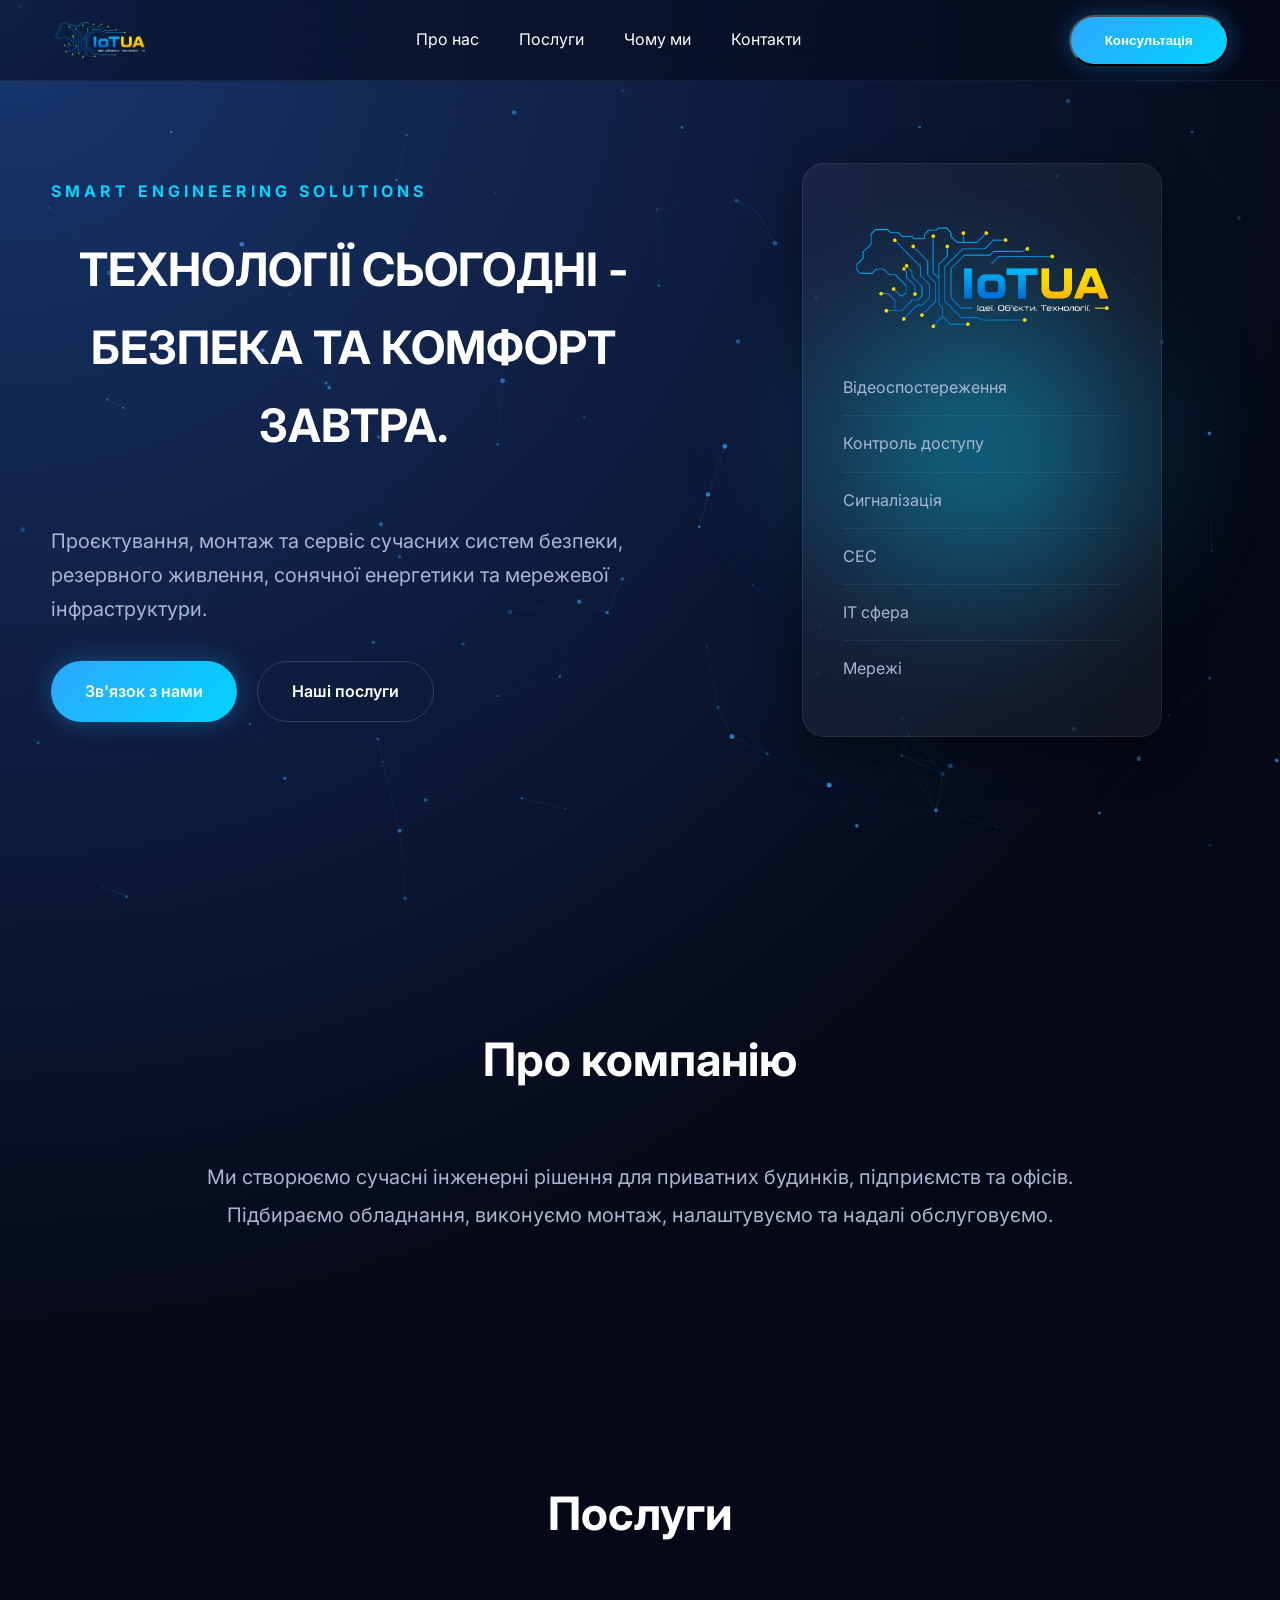
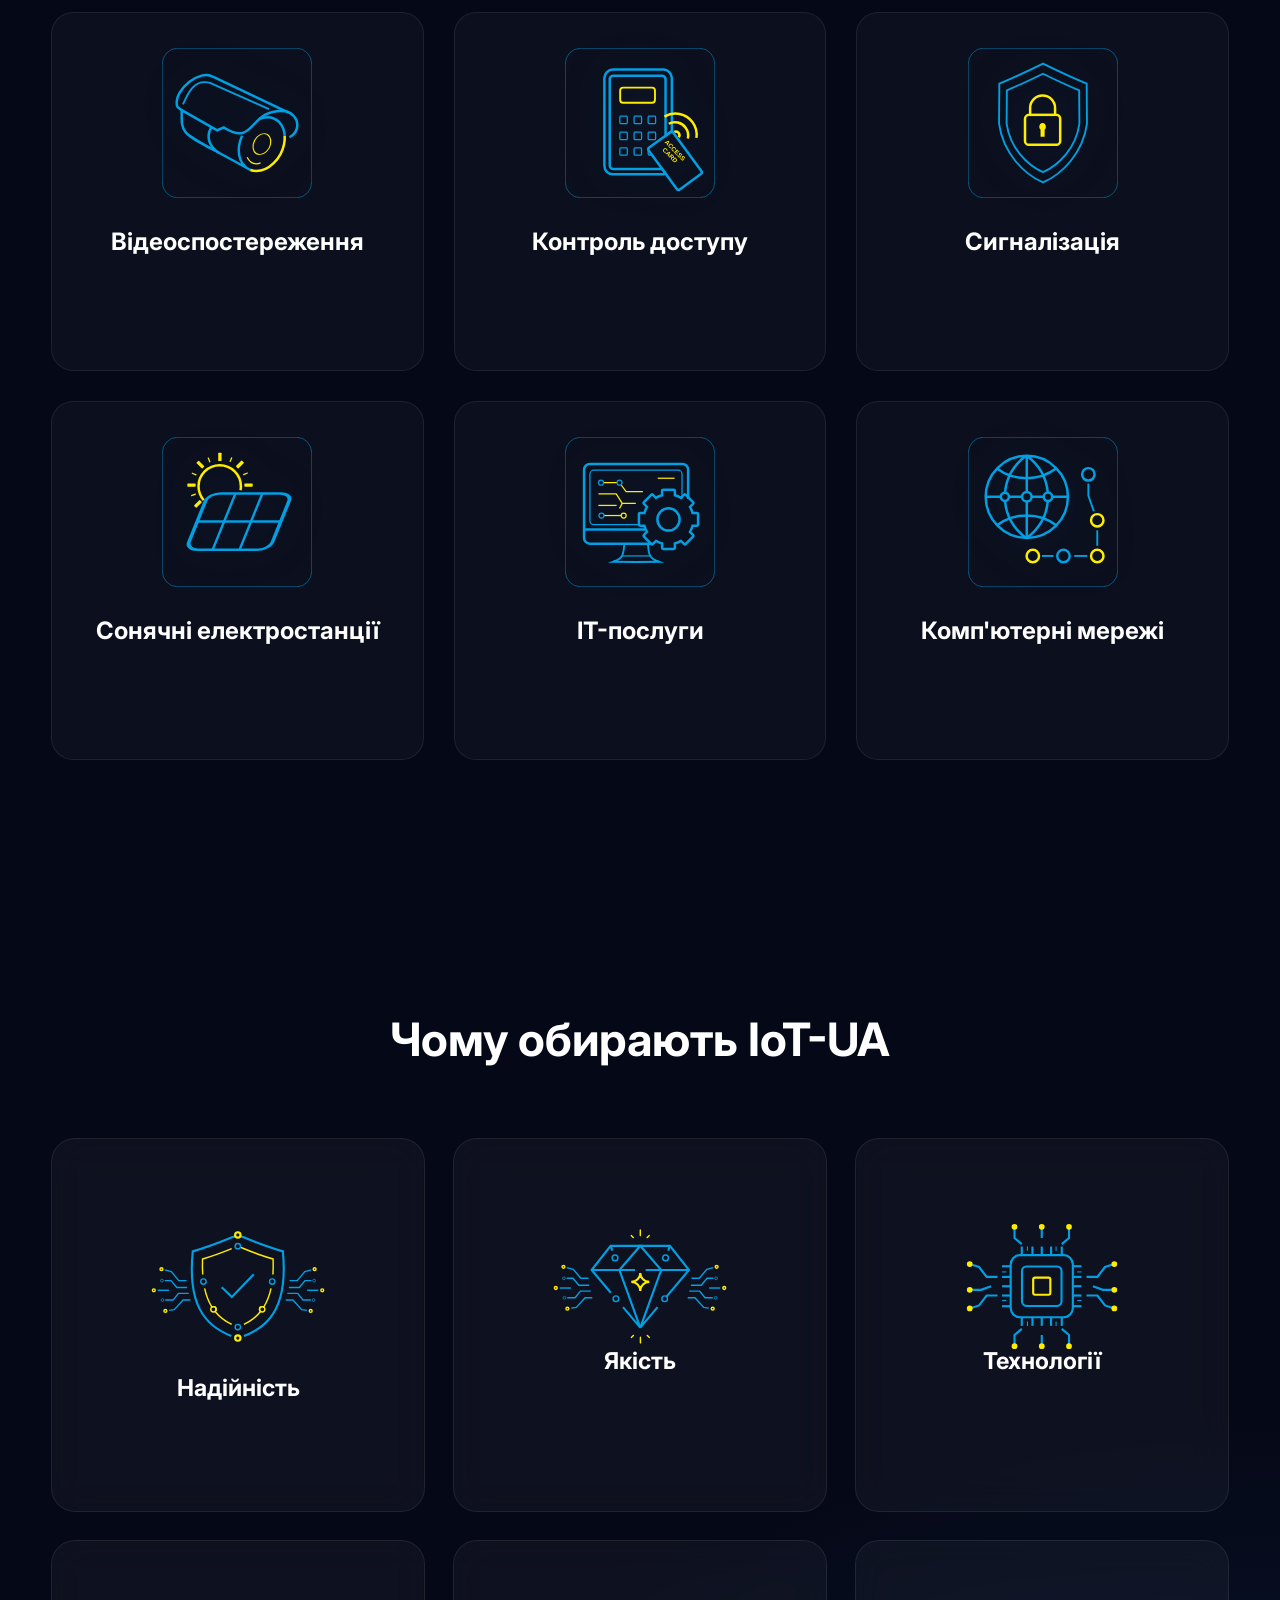
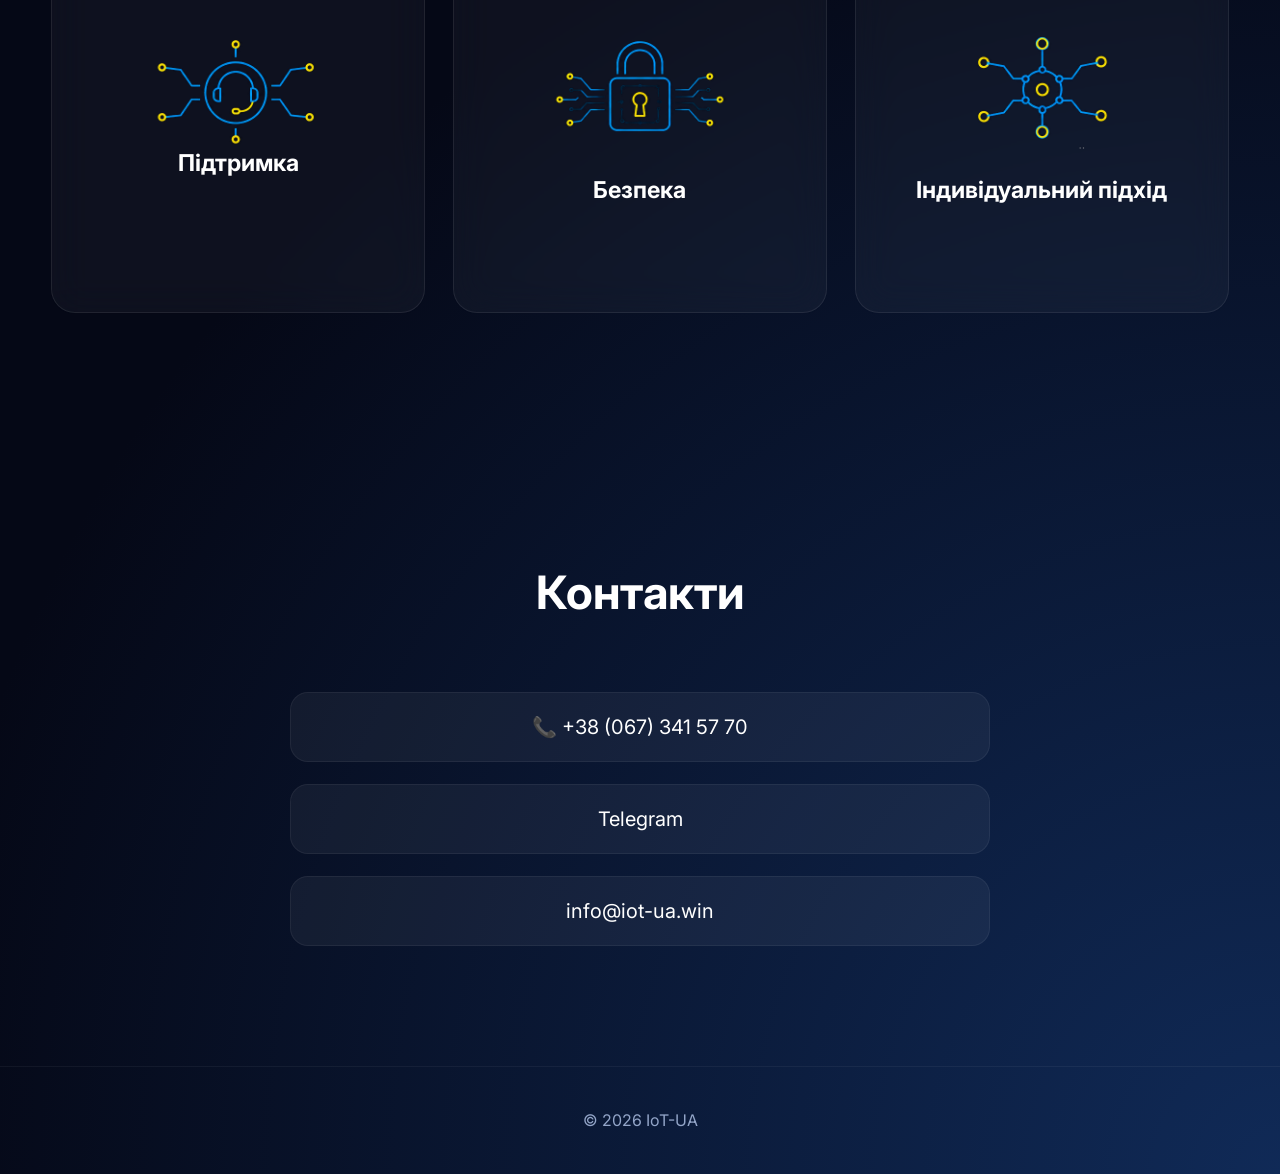
==== index.html @ ad0192d7 "Update index.html" ====
<!DOCTYPE html>
<html lang="uk">

<head>

<meta property="og:type" content="website">
<meta property="og:title" content="IoT UA">
<meta property="og:description" content="Відеоспостереження, контроль доступу, сигналізації, ІТ-послуги, комп'ютерні мережі, сонячні електростанції.">
<meta property="og:image" content="https://iot-ua.win/assets/img/og-image.jpg">
<meta property="og:url" content="https://iot-ua.win/">

    <meta charset="UTF-8">
    <meta name="viewport" content="width=device-width, initial-scale=1.0">

    <title>IoT-UA | Інженерні рішення для дому та бізнесу</title>

    <meta name="description"
        content="Відеоспостереження, сигналізація, контроль доступу, сонячні електростанції, резервне живлення, комп'ютерні мережі.">

    <meta name="theme-color" content="#050816">

    <link rel="icon" href="assets/favicon.svg">

 <!--   
 <link rel="manifest" href="manifest.json">
 -->

    <link rel="preconnect" href="https://fonts.googleapis.com">
    <link rel="preconnect" href="https://fonts.gstatic.com" crossorigin>

    <link href="https://fonts.googleapis.com/css2?family=Inter:wght@300;400;500;600;700;800&display=swap"
        rel="stylesheet">

    <link rel="stylesheet" href="css/style.css">
	<link rel="stylesheet" href="css/modal.css">
	<link rel="stylesheet" href="css/chat.css">
	<link rel="stylesheet" href="css/service-view.css">
</head>

<body>
<div id="cursorGlow"></div>

<div id="loader">

    <div class="loader-logo">

        <img
            src="assets/logo.png"
            alt="IoT-UA"
            class="logo-white">

        <div class="loader-progress"></div>

    </div>

</div>

    <div id="particles"></div>

    <header>

        <div class="container">

<a class="logo" href="#">

    <img
        src="assets/logo.png"
        alt="IoT-UA">

</a>

            <nav>

                <a href="#about">Про нас</a>

                <a href="#services">Послуги</a>

                <a href="#advantages">Чому ми</a>

                <a href="#contacts">Контакти</a>

            </nav>

<button id="openMнodal" class="btn btn-primary">
    Консультація
	
</button>

        </div>

    </header>

    <section class="hero">

        <div class="container hero-grid">

            <div class="hero-text">

                <p class="subtitle">

                    Smart Engineering Solutions

                </p>

                <h2>

                    ТЕХНОЛОГІЇ СЬОГОДНІ - 
                    БЕЗПЕКА ТА КОМФОРТ ЗАВТРА.

                </h2>

                <p class="description">

                    Проєктування, монтаж та сервіс сучасних систем безпеки,
                    резервного живлення, сонячної енергетики та мережевої
                    інфраструктури.

                </p>

                <div class="hero-buttons">

                    <a class="btn" href="#contacts">

						Зв'язок з нами
						
                    </a>

                    <a class="btn btn-outline" href="#services">

                        Наші послуги

                    </a>

                </div>

            </div>

            <div class="hero-graphic">

                <div class="glow-circle"></div>

                <div class="glass-card">

                   <img
            src="assets/logo.png"
            alt="IoT-UA"
            class="hero-logo">

                    <ul>

                        <li>Відеоспостереження</li>

                        <li>Контроль доступу</li>

                        <li>Сигналізація</li>

                        <li>СЕС</li>

                        <li>ІТ сфера</li>

                        <li>Мережі</li>

                    </ul>

                </div>

            </div>

        </div>

    </section>

    <section id="about">

        <div class="container">

            <h2>Про компанію</h2>

            <p>

                Ми створюємо сучасні інженерні рішення для приватних будинків,
                підприємств та офісів. Підбираємо обладнання, виконуємо
                монтаж, налаштувуємо та надалі обслуговуємо.

            </p>

        </div>

    </section>

<section id="services">

    <div class="container">

        <h2>Послуги</h2>

        <div class="services-grid">

            <article class="service-card" data-service="video">

                <img src="assets/icons/video.svg"
                     alt="Відеоспостереження"
                     class="service-icon">

                <div class="service-content">

                    <h3>Відеоспостереження</h3>

                    <p>IP та аналогові системи будь-якої складності.</p>

                </div>

            </article>

            <article class="service-card" data-service="access">

                <img src="assets/icons/control.svg"
                     alt="Контроль доступу"
                     class="service-icon">

                <div class="service-content">

                    <h3>Контроль доступу</h3>

                    <p>Домофони, електрозамки, турнікети та облік доступу.</p>

                </div>

            </article>

            <article class="service-card" data-service="alarm">

                <img src="assets/icons/secur.svg"
                     alt="Сигналізація"
                     class="service-icon">

                <div class="service-content">

                    <h3>Сигналізація</h3>

                    <p>Охоронні та пожежні системи для будь-яких об'єктів.</p>

                </div>

            </article>

            <article class="service-card" data-service="solar">

                <img src="assets/icons/solar.svg"
                     alt="СЕС"
                     class="service-icon">

                <div class="service-content">

                    <h3>Сонячні електростанції</h3>

                    <p>Монтаж, налаштування та сервіс сонячних електростанцій.</p>

                </div>

            </article>

            <article class="service-card" data-service="it">

                <img src="assets/icons/it.svg"
                     alt="IT"
                     class="service-icon">

                <div class="service-content">

                    <h3>IT-послуги</h3>

                    <p>Комп'ютери, сервери, резервне копіювання та підтримка.</p>

                </div>

            </article>

            <article class="service-card" data-service="network">

                <img src="assets/icons/lan.svg"
                     alt="Мережі"
                     class="service-icon">

                <div class="service-content">

                    <h3>Комп'ютерні мережі</h3>

                    <p>LAN, Wi-Fi, оптика та мережеве обладнання.</p>

                </div>

            </article>

        </div>

    </div>

</section>

<section id="advantages">

    <div class="container">

        <h2>Чому обирають IoT-UA</h2>

        <div class="portfolio-grid">

<article class="project advantage-card">

    <div class="advantage-icon">

        <img
            src="assets/icons/shield.svg"
            alt="Надійність">

    </div>

    <div class="advantage-content">

        <h3>Надійність</h3>

        <p>
            Працюємо на результат.
            Гарантуємо стабільність
            та довготривалий ефект.
        </p>

    </div>

</article>

<article class="project advantage-card">

    <div class="advantage-icon">

        <img
            src="assets/icons/quality.svg"
            alt="Надійність">

    </div>

    <div class="advantage-content">

        <h3>Якість</h3>

        <p>
            Використовуємо перевірене
            обладнання та дотримуємось
            високих стандартів.
        </p>

    </div>

</article>

<article class="project advantage-card">

    <div class="advantage-icon">

        <img
            src="assets/icons/technology.svg"
            alt="Надійність">

    </div>

    <div class="advantage-content">

        <h3>Технології</h3>

        <p>
            Сучасні рішення та інноваційні
            технології для вашого комфорту
            та безпеки.
        </p>

    </div>

</article>

<article class="project advantage-card">

    <div class="advantage-icon">

        <img
            src="assets/icons/support.png"
            alt="Надійність">

    </div>

    <div class="advantage-content">

        <h3>Підтримка</h3>

        <p>
            Завжди на зв'язку.
            Консультуємо, допомагаємо
            та супроводжуємо після запуску.
        </p>

    </div>

</article>

<article class="project advantage-card">

    <div class="advantage-icon">

        <img
            src="assets/icons/security.png"
            alt="Надійність">

    </div>

    <div class="advantage-content">

        <h3>Безпека</h3>

        <p>
            Забезпечуємо захист майна,
            даних та приватності
            на всіх рівнях.
        </p>

    </div>

</article>

<article class="project advantage-card">

    <div class="advantage-icon">

        <img
            src="assets/icons/network.png"
            alt="Надійність">

    </div>

    <div class="advantage-content">

        <h3>Індивідуальний підхід</h3>

        <p>
            Підбираємо рішення
            під ваші потреби
            та особливості об'єкту.
        </p>

    </div>

</article>

        </div>

    </div>

</section>

    <section id="contacts">

        <div class="container">

            <h2>Контакти</h2>

            <div class="contacts">

                <a href="tel:+380673415770">

                    📞 +38 (067) 341 57 70

                </a>

                <a href="https://t.me/IoT_UA_Official">

                    Telegram

                </a>
<!--
                <a href="#">

                    Viber

                </a>
-->
                <a href="mailto:info@iot-ua.win">

                    info@iot-ua.win

                </a>

            </div>

        </div>

    </section>

    <footer>

        <div class="container">

            © 2026 IoT-UA

        </div>

    </footer>

<!-- ==========================================
     Consultation Modal
========================================== -->

<div id="consultModal" class="modal">

    <div class="modal-content">

        <button class="modal-close" id="closeModal" aria-label="Закрити">
            &times;
        </button>

        <h2>Отримати консультацію</h2>

        <p class="modal-subtitle">
            Опишіть ваше завдання, а ми підберемо оптимальне рішення та зв'яжемося з вами.
        </p>
		
		<div class="selected-service">

    <span>Обрана послуга</span>

    <strong id="selectedServiceText">
        Загальна консультація
    </strong>

</div>

<input
    type="hidden"
    id="serviceInput"
    name="service">

        <form id="consultForm">

            <div class="form-group">

                <label for="name">
                    Ваше ім'я <span class="required">*</span>
                </label>

                <input
                    type="text"
                    id="name"
                    name="name"
                    required
                    autocomplete="name"
                    placeholder="Як до вас звертатись">

            </div>

            <div class="form-group">

                <label for="phone">
                    Телефон <span class="required">*</span>
                </label>

                <input

    type="tel"
    id="phone"
    name="phone"
    required
    autocomplete="tel"
    inputmode="numeric"
    placeholder="+380 XX XXX XX XX">
	
					<small id="phoneError" class="field-error">
    Введіть повний номер телефону.
</small>

            </div>

            <div class="form-group">

                <label for="message">
                    Ваше завдання
                </label>

                <textarea
                    id="message"
                    name="message"
                    rows="4"
                    placeholder="Наприклад: потрібне відеоспостереження для приватного будинку на 8 камер"></textarea>

            </div>

            <button
                type="submit"
                class="btn btn-primary modal-submit">

                Отримати консультацію

            </button>

        </form>

 <div id="successMessage" class="success-message">

    <div class="success-icon">

        <svg viewBox="0 0 52 52">

            <circle class="success-circle" cx="26" cy="26" r="24"/>

            <path class="success-check" d="M14 27 L22 35 L38 18"/>

        </svg>

		</div>

			<h3>Дякуємо!</h3>

			<p>
				Заявку успішно відправлено.<br>
				Ми зв'яжемося з вами найближчим часом.
			</p>

		</div>

    </div>

</div>


<!-- ==========================================
     IoT Assistant
========================================== -->


<!-- ================= Service View ================= -->

<div id="serviceView" class="service-view">

    <div class="service-view-panel">

        <button
            id="serviceClose"
            class="service-close"
            type="button">

            ✕

        </button>

        <div class="service-hero">

            <img
                id="serviceHeroImage"
                src=""
                alt="">

        </div>

        <div class="service-body">

            <h2 id="serviceHeroTitle"></h2>

            <p id="serviceHeroDescription"></p>

            <div id="serviceHeroAdvantages"></div>

            <div id="serviceHeroBrands"></div>

            <button
                id="serviceConsultBtn"
                class="btn btn-primary">

                Отримати консультацію

            </button>

        </div>

    </div>

</div>

<script src="js/script.js"></script>
<script src="js/modal.js"></script>
<script src="js/chat.js"></script>
<script src="data/services.js"></script>
<script src="js/service-view.js"></script>

</body>

</html>
---- css/style.css ----
/* ==========================================================
   IoT-UA
   Premium Dark Theme
   Part 1
========================================================== */

:root{

    --bg:#050816;
    --bg2:#0c1226;
    --card:rgba(255,255,255,.05);
    --cardBorder:rgba(255,255,255,.08);

    --primary:#2ea7ff;
    --secondary:#00d4ff;

    --text:#ffffff;
    --muted:#a9b6d1;

    --radius:22px;

    --shadow:
        0 15px 45px rgba(0,0,0,.45);

    --transition:.35s cubic-bezier(.4,0,.2,1);

    --max:1280px;

}

*{

    margin:0;
    padding:0;
    box-sizing:border-box;

}

html{

    scroll-behavior:smooth;

}

body{

    font-family:"Inter",sans-serif;

    color:var(--text);

    background:

    radial-gradient(circle at top left,#18366e 0%,transparent 30%),

    radial-gradient(circle at bottom right,#102a57 0%,transparent 30%),

    var(--bg);

    overflow-x:hidden;

    line-height:1.7;

}

img{

    max-width:100%;

}

a{

    color:inherit;

    text-decoration:none;

}

.container{

    width:min(92%,var(--max));

    margin:auto;

}

section{

    padding:120px 0;

}

h1{

    font-size:clamp(44px,6vw,78px);

    line-height:1.05;

    font-weight:800;

    letter-spacing:-2px;

}

h2{

    font-size:46px;

    text-align:center;

    margin-bottom:60px;

}

p{

    color:var(--muted);

}

/* ========================================= */

#particles{

    position:fixed;

    inset:0;

    z-index:-2;

}

/* ========================================= */

header{

    position:fixed;

    top:0;

    left:0;

    width:100%;

    backdrop-filter:blur(18px);

    background:rgba(5,8,22,.55);

    border-bottom:1px solid rgba(255,255,255,.06);

    z-index:999;

}

header .container{

    display:flex;

    justify-content:space-between;

    align-items:center;

    height:80px;

}

.logo{

    display:flex;

    align-items:center;

}

.logo img{

    height:52px;

    width:auto;

    display:block;

    transition:
        transform .35s ease,
        filter .35s ease;

}

.logo:hover img{

    transform:scale(1.05);

    filter:drop-shadow(0 0 12px rgba(24,160,251,.35));

}

nav{

    display:flex;

    gap:40px;

}

nav a{

    position:relative;

    transition:var(--transition);

}

nav a:hover{

    color:var(--primary);

}

nav a::after{

    content:"";

    position:absolute;

    left:0;

    bottom:-8px;

    width:0;

    height:2px;

    background:var(--primary);

    transition:var(--transition);

}

nav a:hover::after{

    width:100%;

}

/* ========================================= */

.btn{

    display:inline-flex;

    align-items:center;

    justify-content:center;

    gap:10px;

    padding:16px 34px;

    border-radius:999px;

    background:linear-gradient(135deg,var(--primary),var(--secondary));

    color:white;

    font-weight:600;

    transition:var(--transition);

    box-shadow:

    0 0 25px rgba(46,167,255,.35);

}

.btn:hover{

    transform:translateY(-5px);

    box-shadow:

    0 20px 45px rgba(46,167,255,.45);

}

.btn-small{

    padding:12px 22px;

}

.btn-outline{

    background:transparent;

    border:1px solid rgba(255,255,255,.15);

    box-shadow:none;

}

.btn-outline:hover{

    border-color:var(--primary);

}

/* ========================================= */

.hero{

    min-height:100vh;

    display:flex;

    align-items:center;

}

.hero-grid{

    display:grid;

    grid-template-columns:1.1fr .9fr;

    gap:80px;

    align-items:center;

}

.subtitle{

    color:var(--secondary);

    text-transform:uppercase;

    letter-spacing:4px;

    margin-bottom:25px;

    font-weight:700;

}

.description{

    margin:35px 0;

    font-size:20px;

    max-width:650px;

}

.hero-buttons{

    display:flex;

    gap:20px;

    flex-wrap:wrap;

}

/* ========================================= */

.hero-graphic{

    position:relative;

    display:flex;

    justify-content:center;

    align-items:center;

}

.glow-circle{

    width:460px;

    height:460px;

    border-radius:50%;

    background:

    radial-gradient(circle,

    rgba(0,212,255,.45),

    transparent 70%);

    filter:blur(45px);

    position:absolute;

    animation:pulse 6s infinite;

}

.glass-card{

    position:relative;

    width:360px;

    padding:40px;

    border-radius:var(--radius);

    backdrop-filter:blur(20px);

    background:var(--card);

    border:1px solid var(--cardBorder);

    box-shadow:var(--shadow);

}

.glass-card h3{

    font-size:34px;

    margin-bottom:25px;

}

.glass-card ul{

    list-style:none;

}

.glass-card li{

    padding:14px 0;

    border-bottom:1px solid rgba(255,255,255,.06);

    color:var(--muted);

}

.glass-card li:last-child{

    border:none;

}

/* ========================================= */

@keyframes pulse{

    0%{

        transform:scale(.9);

        opacity:.6;

    }

    50%{

        transform:scale(1.08);

        opacity:1;

    }

    100%{

        transform:scale(.9);

        opacity:.6;

    }

}/* ==========================================================
   SERVICES
========================================================== */

.services-grid{

    display:grid;

    grid-template-columns:repeat(3,1fr);

    gap:30px;

}

.service-card{

    cursor:pointer;

    overflow:hidden;

    position:relative;

    transition:
        transform .35s cubic-bezier(.22,.61,.36,1),
        box-shadow .35s,
        border-color .35s;

}

.service-card::before{

    content:"";

    position:absolute;

    inset:0;

    background:linear-gradient(
        135deg,
        rgba(24,160,251,.12),
        transparent 60%
    );

    opacity:0;

    transition:.35s;

}

.service-card:hover{

    transform:
        translateY(-8px)
        scale(1.02);

    box-shadow:
        0 18px 45px rgba(24,160,251,.18);

}

.service-card:hover::before{

    opacity:1;

}

.service-card::after{

    content:"Детальніше →";

    position:absolute;

    left:50%;
    bottom:18px;

    transform:
        translateX(-50%)
        translateY(15px);

    opacity:0;

    color:#18a0fb;

    font-weight:600;

    transition:.35s;

}

.service-card:hover::after{

    opacity:1;

    transform:
        translateX(-50%)
        translateY(0);

}

.service-card h3{

    margin-bottom:20px;

    font-size:24px;

}

.service-card p{

    font-size:17px;

}

/* ==========================================================
   ABOUT
========================================================== */

#about p{

    max-width:900px;

    margin:auto;

    text-align:center;

    font-size:20px;

    line-height:1.9;

}

/* ==========================================================
   PORTFOLIO
========================================================== */

.portfolio-grid{

    display:grid;

    grid-template-columns:repeat(3,1fr);

    gap:28px;

}

.project{

    aspect-ratio:1;

    border-radius:24px;

    background:

    linear-gradient(135deg,#142341,#09101e);

    border:1px solid rgba(255,255,255,.05);

    transition:.35s;

    position:relative;

    overflow:hidden;

}

.project::after{

    content:"";

    position:absolute;

    inset:0;

    background:

    radial-gradient(circle at center,

    rgba(46,167,255,.25),

    transparent 70%);

    opacity:0;

    transition:.4s;

}

.project:hover{

    transform:scale(1.04);

}

.project:hover::after{

    opacity:1;

}

/* ==========================================================
   STATS
========================================================== */

.stats{

    background:

    linear-gradient(180deg,

    transparent,

    rgba(255,255,255,.02),

    transparent);

}

.stats-grid{

    display:grid;

    grid-template-columns:repeat(4,1fr);

    gap:40px;

    text-align:center;

}

.stats-grid div{

    padding:50px 20px;

    border-radius:22px;

    background:var(--card);

    border:1px solid rgba(255,255,255,.06);

    transition:.35s;

}

.stats-grid div:hover{

    transform:translateY(-10px);

}

.stats-grid h3{

    font-size:58px;

    color:var(--secondary);

    margin-bottom:10px;

}

.stats-grid span{

    color:var(--muted);

}

/* ==========================================================
   CONTACTS
========================================================== */

.contacts{

    display:grid;

    gap:22px;

    max-width:700px;

    margin:auto;

}

.contacts a{

    display:flex;

    justify-content:center;

    align-items:center;

    min-height:70px;

    border-radius:18px;

    background:var(--card);

    border:1px solid rgba(255,255,255,.06);

    transition:.35s;

    font-size:20px;

}

.contacts a:hover{

    transform:translateX(10px);

    border-color:rgba(46,167,255,.45);

    color:var(--secondary);

}

/* ==========================================================
   FOOTER
========================================================== */

footer{

    border-top:1px solid rgba(255,255,255,.05);

    padding:40px 0;

    color:#93a5c8;

    text-align:center;

}

/* ==========================================================
   RESPONSIVE
========================================================== */

@media (max-width:1100px){

.hero-grid{

grid-template-columns:1fr;

text-align:center;

}

.hero-buttons{

justify-content:center;

}

.description{

margin-left:auto;

margin-right:auto;

}

.glass-card{

margin-top:40px;

}

.services-grid{

grid-template-columns:repeat(2,1fr);

}

.portfolio-grid{

grid-template-columns:repeat(2,1fr);

}

.stats-grid{

grid-template-columns:repeat(2,1fr);

}

}

@media (max-width:760px){

header .container{

height:70px;

}

nav{

display:none;

}

h1{

font-size:48px;

}

h2{

font-size:34px;

}

section{

padding:80px 0;

}

.services-grid{

grid-template-columns:1fr;

}

.portfolio-grid{

grid-template-columns:1fr;

}

.stats-grid{

grid-template-columns:1fr;

}

.glass-card{

width:100%;

padding:30px;

}

.btn{

width:100%;

}

.hero-buttons{

flex-direction:column;

}

.contacts a{

font-size:17px;

padding:15px;

}

}
/* ==========================================================
   JS ANIMATIONS
========================================================== */

#particleCanvas{

position:fixed;
inset:0;
width:100%;
height:100%;
z-index:-1;

}

.hidden{

opacity:0;
transform:translateY(80px);
transition:1s cubic-bezier(.2,.7,.2,1);

}

.show{

opacity:1;
transform:none;

}
/* ==========================================================
   LOADER
========================================================== */

#loader{

    position:fixed;
    inset:0;

    display:flex;
    justify-content:center;
    align-items:center;

    background:#05070b;

    z-index:99999;

    transition:opacity .8s ease;

}

.loader-logo{

    position:relative;

    width:320px;

    max-width:80vw;

    animation:logoIntro .8s ease forwards;

}



.loader-logo img{

    width:100%;

    display:block;

}

.logo-white{

    display:block;

    width:100%;

    filter:drop-shadow(0 0 20px rgba(255,255,255,.08));

}

.loader-progress{

    position:absolute;

    left:0;

    bottom:-18px;

    width:100%;

    height:4px;

    background:rgba(255,255,255,.08);

    border-radius:20px;

    overflow:hidden;

}

.loader-progress::after{

    content:"";

    display:block;

    width:0;

    height:100%;

    border-radius:20px;

    background:linear-gradient(
        90deg,
        #18A0FB,
        #FFD400
    );

    animation:loadingBar 1.8s ease forwards;

}

@keyframes logoIntro{

    from{

        opacity:0;

        transform:scale(.85);

    }

    to{

        opacity:1;

        transform:scale(1);

    }

}

@keyframes loadingBar{

    from{

        width:0;

    }

    to{

        width:100%;

    }

}


/* ==========================================================
   CURSOR GLOW
========================================================== */

#cursorGlow{

position:fixed;

width:200px;

height:200px;

border-radius:50%;

background:radial-gradient(circle,
rgba(46,167,255,.18),
transparent 70%);

pointer-events:none;

z-index:-1;

transform:translate(-50%,-50%);

transition:
left .08s linear,
top .08s linear;

filter:blur(35px);

}

/* ==========================================================
   CARD EFFECT
========================================================== */

..services-grid{

    display:grid;
    grid-template-columns:repeat(auto-fit,minmax(280px,1fr));
    gap:28px;

}

.service-card{

    position:relative;

    overflow:hidden;

    min-height:300px;

    display:flex;

    flex-direction:column;

    justify-content:center;

    align-items:center;

    text-align:center;

    padding:35px;

    border-radius:22px;

    background:rgba(255,255,255,.03);

    border:1px solid rgba(255,255,255,.08);

    transition:
        transform .65s cubic-bezier(.22,1,.36,1),
        border-color .65s ease,
        box-shadow .65s ease;

}

.service-card::before{

    content:"";

    position:absolute;

    inset:-120%;

    background:linear-gradient(
        130deg,
        transparent 35%,
        rgba(24,160,251,.10) 50%,
        transparent 65%
    );

    transition:1s;

}

.service-card:hover::before{

    transform:translate(70%,70%);

}

.service-card:hover{

    transform:translateY(-10px);

    border-color:rgba(24,160,251,.35);

    box-shadow:
        0 20px 45px rgba(0,0,0,.35),
        0 0 35px rgba(24,160,251,.15);

}

.service-icon{

    width:150px;

    margin-bottom:24px;

    transition:all .7s cubic-bezier(.22,1,.36,1);

    filter:drop-shadow(0 0 20px rgba(24,160,251,.12));

}

.service-card:hover .service-icon{

    position:absolute;

    top:24px;

    left:24px;

    width:70px;

    margin:0;

    filter:drop-shadow(0 0 18px rgba(24,160,251,.45));

}

.service-content{

    transition:all .7s cubic-bezier(.22,1,.36,1);

}

.service-content h3{

    color:#fff;

    margin:0;

    transition:transform .7s cubic-bezier(.22,1,.36,1);

}

.service-content p{

    margin-top:14px;

    color:#b7c2d5;

    line-height:1.7;

    opacity:0;

    transform:translateY(28px);

    transition:
        opacity .6s ease .18s,
        transform .6s ease .18s;

}

.service-card:hover .service-content{

    transform:translateY(18px);

}

.service-card:hover .service-content h3{

    transform:translateY(10px);

}

.service-card:hover .service-content p{

    opacity:1;

    transform:translateY(0);

}

/* ==========================================
   ADVANTAGES
========================================== */

.advantage-card{

    position:relative;

    overflow:hidden;

    display:flex;

    justify-content:center;

    align-items:center;

    min-height:320px;

    padding:35px;

    border-radius:24px;

    background:rgba(255,255,255,.04);

    border:1px solid rgba(255,255,255,.08);

    backdrop-filter:blur(18px);

    cursor:pointer;

    transition:
        transform .35s,
        border-color .35s,
        box-shadow .35s;

}

.advantage-card:hover{

    transform:translateY(-10px);

    border-color:rgba(24,160,251,.35);

    box-shadow:
        0 20px 60px rgba(0,0,0,.35),
        0 0 40px rgba(24,160,251,.15);

}

/* ===========================
   ICON
=========================== */

.advantage-icon{

    position:absolute;

    top:48px;

    left:50%;

    transform:translateX(-50%);

    z-index:3;

    transition:.55s cubic-bezier(.22,1,.36,1);

}

.advantage-icon img{

    width:200px;

    height:200px;

    display:block;

    object-fit:contain;

    filter:drop-shadow(0 0 0 rgba(24,160,251,0));

    transition:

        width .55s,

        height .55s,

        transform .55s,

        filter .55s;

}

/* ===========================
   CONTENT
=========================== */

.advantage-content{

    position:absolute;

    left:30px;

    right:30px;

    bottom:35px;

    text-align:center;

}

.advantage-content h3{

    margin:0;

    color:#fff;

    font-size:1.45rem;

    line-height:1.3;

    transition:.45s;

}

.advantage-content p{

    margin-top:18px;

    color:#b8c4d6;

    line-height:1.7;

    opacity:0;

    transform:translateY(18px);

    transition:.35s;

}

/* ===========================
   HOVER
=========================== */

.advantage-card:hover .advantage-icon{

    top:24px;

    left:24px;

    transform:none;

}

.advantage-card:hover .advantage-icon img{

    width:100px;

    height:100px;

    transform:rotate(-30deg);

    filter:

        drop-shadow(0 0 15px rgba(24,160,251,.6));

}

.advantage-card:hover .advantage-content{

    text-align:left;

    top:150px;

    bottom:auto;

}

.advantage-card:hover .advantage-content h3{

    color:#18a0fb;

}

.advantage-card:hover .advantage-content p{

    opacity:1;

    transform:none;

}

/* ===========================
   LIGHT
=========================== */

.advantage-card::before{

    content:"";

    position:absolute;

    inset:0;

    opacity:0;

    transition:.45s;

    background:

        radial-gradient(

            circle at top left,

            rgba(24,160,251,.18),

            transparent 45%

        ),

        radial-gradient(

            circle at bottom right,

            rgba(24,160,251,.08),

            transparent 60%

        );

}

.advantage-card:hover::before{

    opacity:1;

}

.advantage-card::after{

    content:"";

    position:absolute;

    left:0;

    top:0;

    width:0;

    height:3px;

    background:#18a0fb;

    transition:.45s;

}

.advantage-card:hover::after{

    width:100%;

}
---- css/modal.css ----
/* ===========================
   MODAL
=========================== */

.modal {
    position: fixed;
    inset: 0;
    display: flex;
    justify-content: center;
    align-items: center;

    background: rgba(0,0,0,.65);
    backdrop-filter: blur(10px);

    opacity: 0;
    visibility: hidden;

    transition: .35s ease;

    z-index: 9999;
}

.modal.active {
    opacity: 1;
    visibility: visible;
}

.modal-content {

    width: min(92%, 560px);

    background: rgba(20,28,45,.85);

    border: 1px solid rgba(255,255,255,.08);

    border-radius: 22px;

    padding:28px;

    max-height:90vh;

    overflow-y:auto;


    box-shadow:
        0 20px 70px rgba(0,0,0,.45),
        0 0 40px rgba(0,180,255,.12);

    backdrop-filter: blur(25px);

    position: relative;

    transform: translateY(30px) scale(.96);

    transition: .35s ease;
}

.modal.active .modal-content{

    transform: translateY(0) scale(1);

}

.modal-close{

    position:absolute;

    top:18px;
    right:18px;

    width:42px;
    height:42px;

    border:none;

    border-radius:50%;

    cursor:pointer;

    font-size:26px;

    color:#fff;

    background:rgba(255,255,255,.08);

    transition:.25s;
}

.modal-close:hover{

    background:#18A0FB;

    transform:rotate(90deg);

}

.modal h2{

    margin:0;

    font-size:1.7rem;

    margin-bottom:6px;

    text-align:center;

    color:#fff;

}

.modal-subtitle{

    margin:8px 0 20px;

    font-size:.95rem;

    text-align:center;

    color:#9aa8bf;

    line-height:1.6;

}

/* ===========================
   FORM
=========================== */

.form-group{

    margin-bottom:14px;

}

.form-group label{

    display:block;

    margin-bottom:8px;

    color:#d8dce6;

    font-size:.95rem;

}

.form-group input,
.form-group textarea,
.form-group select{

    width:100%;

    padding:12px 16px;

    border-radius:14px;

    border:1px solid rgba(255,255,255,.08);

    background:rgba(255,255,255,.04);

    color:#fff;

    font-size:1rem;

    outline:none;

    transition:.25s;

    box-sizing:border-box;

}

.form-group textarea{

    resize:vertical;

    min-height:90px;

}

.form-group input:focus,
.form-group textarea:focus,
.form-group select:focus{

    border-color:#18A0FB;

    box-shadow:0 0 18px rgba(24,160,251,.25);

}

.form-group input::placeholder,
.form-group textarea::placeholder{

    color:#73819b;

}

.modal-submit{

    width:100%;

    margin-top:15px;

}

/* ===========================
   SUCCESS
=========================== */

.success-message{

    display:none;

    text-align:center;

    padding:30px 10px;

}

.success-message h3{

    color:#00d26a;

    font-size:2rem;

    margin-bottom:15px;

}

.success-message p{

    color:#d5d9e3;

    line-height:1.8;

}

/* ===========================
   MOBILE
=========================== */

@media(max-width:768px){

    .modal-content{

        padding:26px;

        border-radius:18px;

    }

    .modal h2{

        font-size:1.6rem;

    }

}
/* ===========================
   CUSTOM SELECT
=========================== */

.custom-select{

    position:relative;

    user-select:none;

}

.select-selected{

    display:flex;

    justify-content:space-between;

    align-items:center;

    padding:15px 18px;

    border-radius:14px;

    border:1px solid rgba(255,255,255,.08);

    background:rgba(255,255,255,.04);

    color:#fff;

    cursor:pointer;

    transition:.25s;

}

.select-selected:hover{

    border-color:#18A0FB;

}

.arrow{

    transition:.3s;

    color:#18A0FB;

    font-size:18px;

}

.custom-select.active .arrow{

    transform:rotate(180deg);

}

.select-items{

    position:absolute;

    left:0;
    right:0;
    top:calc(100% + 8px);

    background:#18253b;

    border:1px solid rgba(255,255,255,.08);

    border-radius:14px;

    overflow:hidden;

    opacity:0;

    visibility:hidden;

    transform:translateY(-10px);

    transition:.25s;

    z-index:999;

}

.custom-select.active .select-items{

    opacity:1;

    visibility:visible;

    transform:translateY(0);

}

.select-items div{

    padding:14px 18px;

    cursor:pointer;

    transition:.2s;

}

.select-items div:hover{

    background:#18A0FB;

}

.select-items div.selected{

    background:rgba(24,160,251,.25);

    color:#18A0FB;

}

/* ===========================
   SUCCESS ANIMATION
=========================== */

.success-message{

    display:none;

    text-align:center;

    padding:30px 10px;

    animation:fadeSuccess .5s ease;

}

.success-icon{

    width:90px;

    margin:0 auto 20px;

}

.success-icon svg{

    width:90px;
    height:90px;

}

.success-circle{

    fill:none;

    stroke:#00d26a;

    stroke-width:2;

    stroke-dasharray:151;

    stroke-dashoffset:151;

    animation:drawCircle .7s ease forwards;

}

.success-check{

    fill:none;

    stroke:#00d26a;

    stroke-width:3;

    stroke-linecap:round;

    stroke-linejoin:round;

    stroke-dasharray:40;

    stroke-dashoffset:40;

    animation:drawCheck .35s ease .7s forwards;

}

.success-message h3{

    color:#fff;

    margin-bottom:10px;

    font-size:2rem;

}

.success-message p{

    color:#aab5c7;

    line-height:1.8;

}

@keyframes drawCircle{

    to{

        stroke-dashoffset:0;

    }

}

@keyframes drawCheck{

    to{

        stroke-dashoffset:0;

    }

}

@keyframes fadeSuccess{

    from{

        opacity:0;

        transform:translateY(15px);

    }

    to{

        opacity:1;

        transform:translateY(0);

    }

}

.field-error{

    display:none;

    margin-top:8px;

    color:#ff5d5d;

    font-size:.85rem;

}

.input-error{

    border-color:#ff5d5d !important;

    box-shadow:0 0 12px rgba(255,93,93,.25);

}
---- css/chat.css ----
.chat-toggle{

    position:fixed;

    right:30px;
    bottom:30px;

    width:74px;
    height:74px;

    border:1px solid rgba(24,160,251,.35);

    border-radius:50%;

    background:rgba(8,14,26,.92);

    backdrop-filter:blur(12px);

    cursor:pointer;

    box-shadow:
        0 0 25px rgba(24,160,251,.18),
        inset 0 0 0 1px rgba(255,255,255,.04);

    transition:.35s;

}

.chat-toggle img{

width:42px;

}

.chat-toggle:hover{

    transform:translateY(-4px) scale(1.05);

    border-color:#18a0fb;

    box-shadow:
        0 0 35px rgba(24,160,251,.45);

}

.chat-toggle.hidden{

opacity:0;

pointer-events:none;

}

.chat-window{

position:fixed;

right:30px;

bottom:30px;

width:390px;

height:620px;

background:rgba(10,15,24,.95);

backdrop-filter:blur(20px);

border:1px solid rgba(24,160,251,.25);

border-radius:24px;

overflow:hidden;

display:flex;

flex-direction:column;

transform:translateY(40px);

opacity:0;

pointer-events:none;

transition:.45s;

z-index:9999;

}

.chat-window.active{

opacity:1;

transform:none;

pointer-events:auto;

}

.chat-header{

display:flex;

align-items:center;

gap:15px;

padding:18px;

border-bottom:1px solid rgba(255,255,255,.08);

}

.chat-header img{

width:42px;

}

.chat-header h3{

margin:0;

color:#fff;

}

.chat-header span{

font-size:13px;

color:#18a0fb;

}

#chatClose{

margin-left:auto;

background:none;

border:none;

font-size:28px;

color:#fff;

cursor:pointer;

}

.chat-messages{

flex:1;

padding:20px;

overflow:auto;

}

.message{

padding:14px 18px;

border-radius:18px;

margin-bottom:15px;

line-height:1.7;

}

.assistant{

background:rgba(24,160,251,.12);

color:#fff;

}

.user{

margin-left:50px;

background:#18a0fb;

color:white;

}

.chat-input{

display:flex;

padding:18px;

gap:12px;

}

.chat-input input{

flex:1;

background:#111926;

border:none;

border-radius:16px;

padding:14px;

color:white;

}

.chat-input button{

width:56px;

border:none;

border-radius:16px;

background:#18a0fb;

color:white;

cursor:pointer;

}
---- css/service-view.css ----
/* ===============================
   Service View
================================ */

.service-view{

    position:fixed;
    inset:0;

    display:flex;
    justify-content:center;
    align-items:center;

    padding:60px;

    background:rgba(5,8,14,.72);
    backdrop-filter:blur(14px);

    opacity:0;
    visibility:hidden;
    pointer-events:none;

    transition:.35s ease;

    z-index:9999;

}

.service-view.active{

    opacity:1;
    visibility:visible;
    pointer-events:auto;

}

.service-view-panel{

    width:min(900px,100%);
    max-height:82vh;

    overflow:auto;

    border-radius:28px;

    background:rgba(16,21,33,.96);

    border:1px solid rgba(255,255,255,.08);

    box-shadow:
        0 30px 80px rgba(0,0,0,.45);

    transform:translateY(50px) scale(.95);

    opacity:0;

    transition:
        transform .45s cubic-bezier(.2,.8,.2,1),
        opacity .35s ease;

}

.service-view.active .service-view-panel{

    transform:translateY(0) scale(1);

    opacity:1;

}

/* ---------- HERO ---------- */

.service-hero{

    width:100%;
    overflow:hidden;

}

.service-hero img{

    display:block;

    width:100%;
    height:auto;

}

.service-view.active .service-hero img{

    transform:scale(1.05);

}
/*
.service-hero::before{

    content:"";

    position:absolute;

    inset:0;

    z-index:2;

    background:linear-gradient(
        90deg,

        rgba(8,12,20,0) 0%,

        rgba(8,12,20,.05) 35%,

        rgba(8,12,20,.45) 55%,

        rgba(8,12,20,.80) 72%,

        rgba(8,12,20,.95) 88%,

        rgba(8,12,20,1) 100%

    );

}

.service-hero::after{

    content:"";

    position:absolute;

    inset:0;

    z-index:3;

    background:linear-gradient(

        180deg,

        rgba(0,0,0,.15),

        transparent 35%,

        rgba(0,0,0,.35)

    );

}

/* ---------- BODY ---------- */

.service-body{

    padding:32px;

}

.service-body h2{

    font-size:2.2rem;

    margin-bottom:22px;

}

.service-body p{

    color:#b9c4d1;

    line-height:1.9;

    margin-bottom:35px;

}

/* ---------- ADVANTAGES ---------- */

#serviceHeroAdvantages{

    display:grid;

    grid-template-columns:repeat(2,1fr);

    gap:16px;

    margin:35px 0;

}

.service-feature{

    display:flex;
    align-items:center;

    gap:14px;

    padding:18px;

    border-radius:16px;

    background:rgba(255,255,255,.04);

    border:1px solid rgba(255,255,255,.05);

    transition:.25s;

}

.service-feature:hover{

    transform:translateY(-4px);

    border-color:rgba(24,160,251,.35);

    background:rgba(24,160,251,.08);

}

.service-feature-icon{

    width:36px;
    height:36px;

    display:flex;
    align-items:center;
    justify-content:center;

    border-radius:50%;

    background:var(--accent);

    color:#fff;

    font-weight:bold;

    flex-shrink:0;

}

/* ---------- BRANDS ---------- */

#serviceHeroBrands{

    display:flex;

    justify-content:center;

    flex-wrap:wrap;

    gap:20px;

    margin:45px 0;

}

#serviceHeroBrands img{

    height:42px;

    opacity:.75;

    transition:.3s;

}

#serviceHeroBrands img:hover{

    opacity:1;

    transform:translateY(-5px);

}

/* ---------- BUTTON ---------- */

#serviceConsultBtn{

    width:100%;

    padding:18px;

    font-size:1.05rem;

}

/* ---------- CLOSE ---------- */

.service-close{

    position:absolute;

    top:20px;
    right:20px;

    width:52px;
    height:52px;

    border:none;

    border-radius:50%;

    cursor:pointer;

    color:#fff;

    font-size:26px;

    background:rgba(255,255,255,.12);

    backdrop-filter:blur(10px);

    z-index:100;

    transition:.25s;

}

.service-close:hover{

    background:var(--accent);

    transform:rotate(90deg) scale(1.08);

}

/* ---------- SCROLL ---------- */

.service-view-panel::-webkit-scrollbar{

    width:8px;

}

.service-view-panel::-webkit-scrollbar-thumb{

    background:rgba(255,255,255,.12);

    border-radius:20px;

}

/* ---------- MOBILE ---------- */

@media(max-width:768px){

    .service-view{

        padding:12px;

    }

    .service-body{

        padding:25px;

    }

    .service-body h2{

        font-size:1.7rem;

    }

    #serviceHeroAdvantages{

        grid-template-columns:1fr;

    }

}

body{

    transition:
        filter .35s,
        transform .35s;

}

body.modal-open{

    overflow:hidden;

}

.service-body>*{

    opacity:0;

    transform:translateY(25px);

}

.service-view.active .service-body>*{

    opacity:1;

    transform:none;

}

.service-view.active h2{

    transition:.45s;
    transition-delay:.15s;

}

.service-view.active p{

    transition:.45s;
    transition-delay:.25s;

}

.service-view.active #serviceHeroAdvantages{

    transition:.45s;
    transition-delay:.35s;

}

.service-view.active #serviceHeroBrands{

    transition:.45s;
    transition-delay:.45s;

}

.service-view.active #serviceConsultBtn{

    transition:.45s;
    transition-delay:.55s;

}
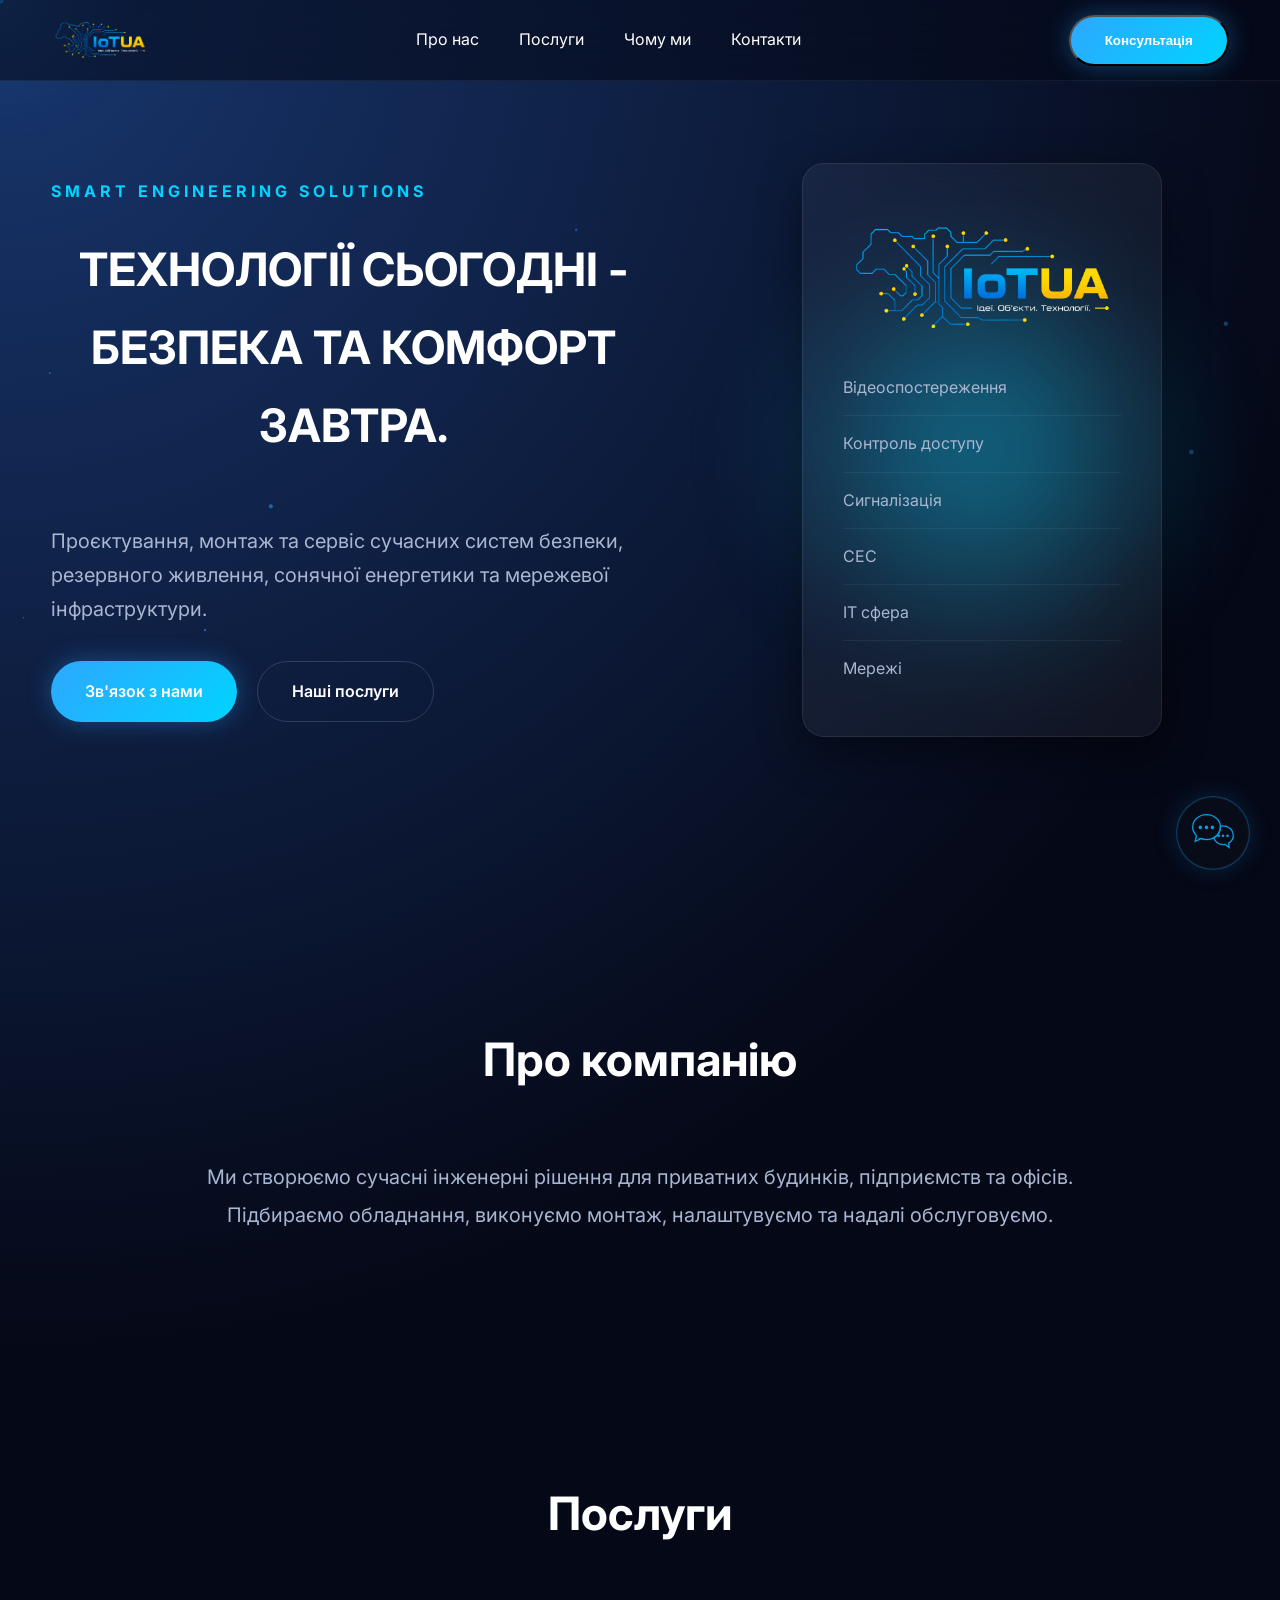
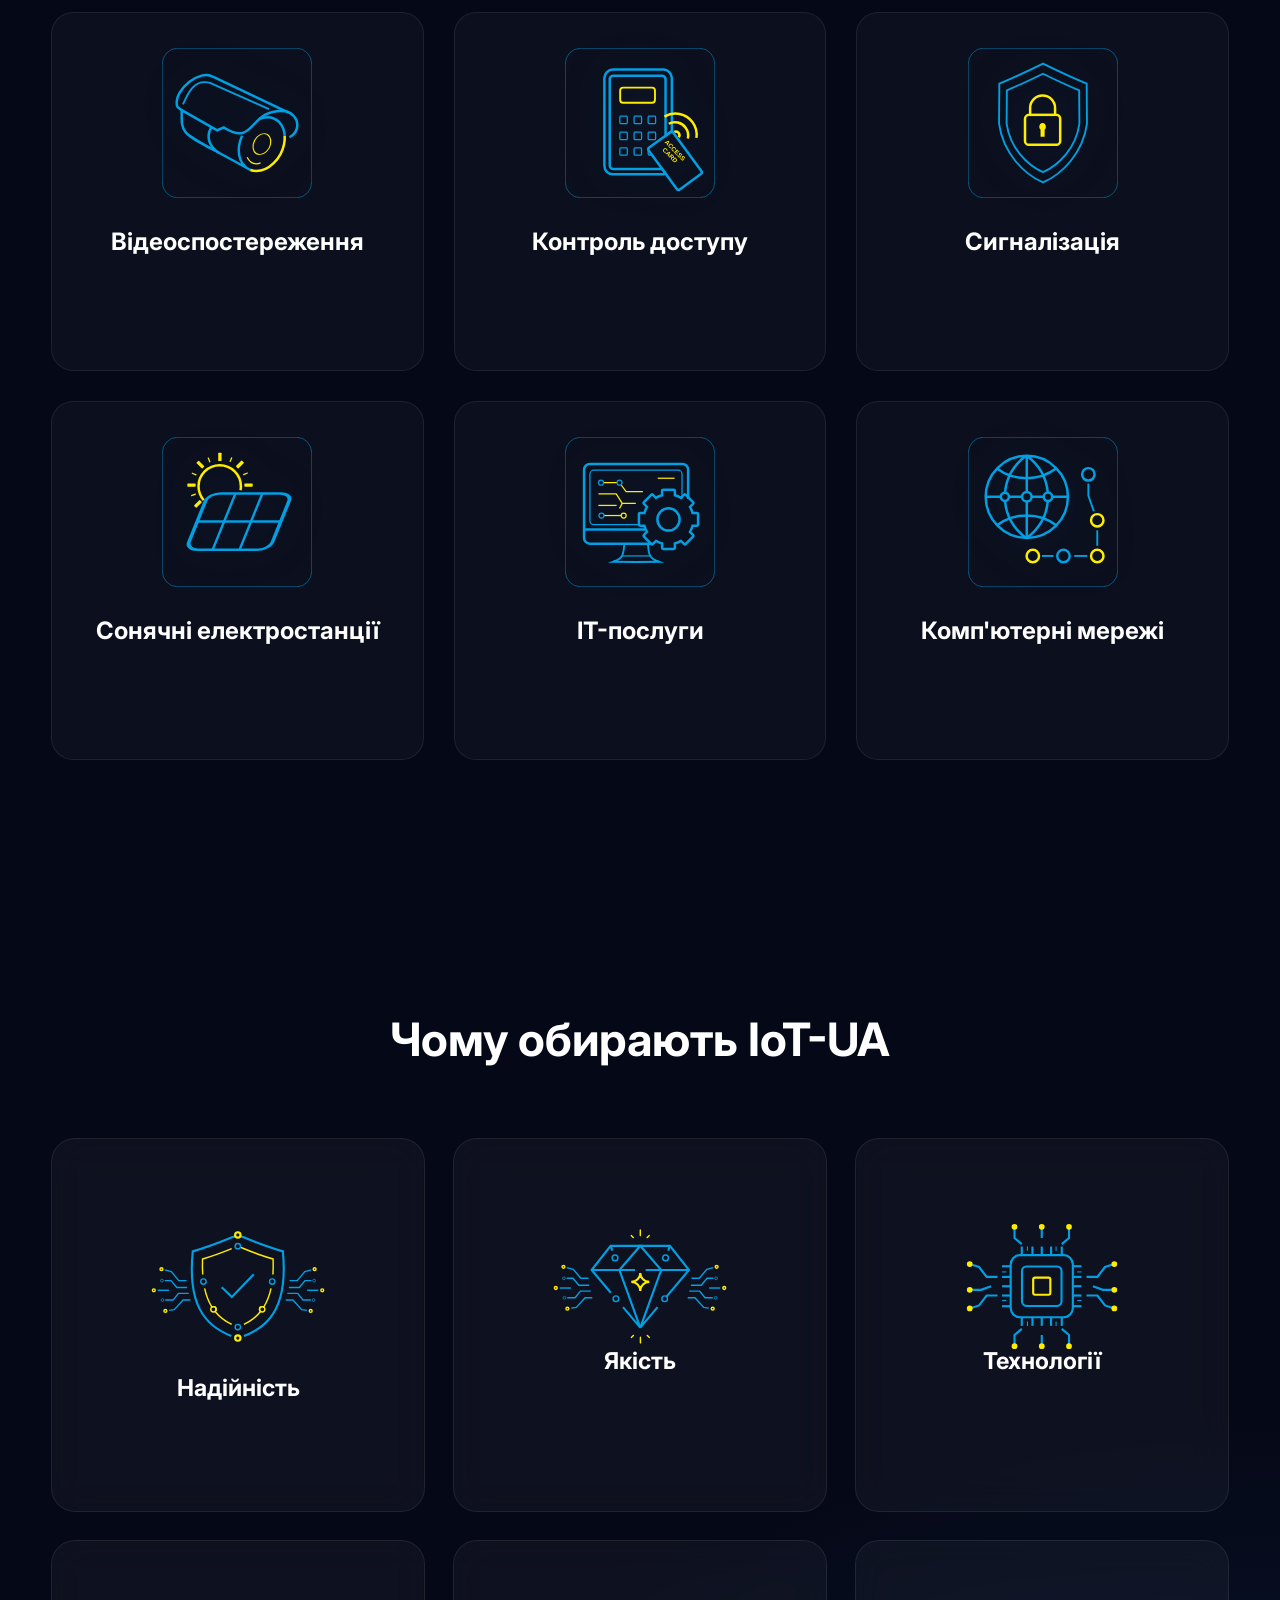
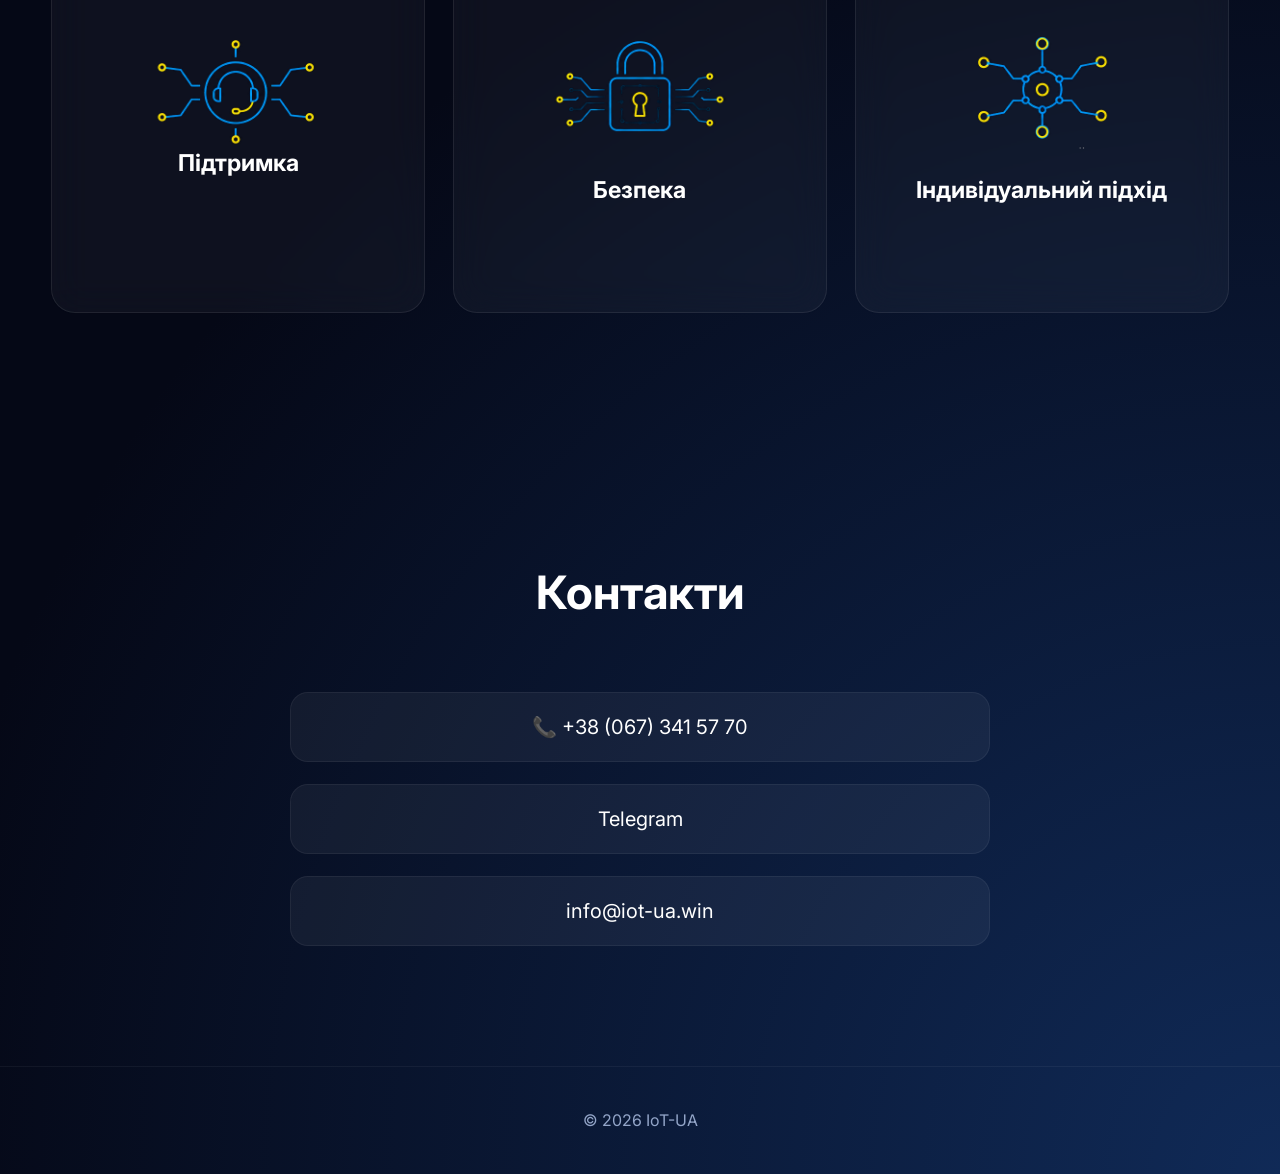
==== commit 72671fa6: "Restored from backup" ====
--- a/index.html
+++ b/index.html
@@ -81,10 +81,10 @@
 
             </nav>
 
-<button id="openMнodal" class="btn btn-primary">
+<button id="openModal" class="btn btn-primary">
     Консультація
 	
-</button>
+</button>
 
         </div>
 
@@ -633,6 +633,50 @@
      IoT Assistant
 ========================================== -->
 
+<button id="chatToggle" class="chat-toggle">
+
+    <img src="assets/icons/iot-assistant.svg" alt="IoT Assistant">
+
+</button>
+
+<div id="chatWindow" class="chat-window">
+
+    <div class="chat-header">
+
+        <img src="assets/icons/iot-assistant.svg">
+
+        <div>
+
+            <h3>IoT Assistant</h3>
+
+            <span>Онлайн</span>
+
+        </div>
+
+        <button id="chatClose">&times;</button>
+
+    </div>
+
+    <div id="chatMessages" class="chat-messages">
+
+    </div>
+
+    <div class="chat-input">
+
+        <input
+            id="chatInput"
+            type="text"
+            placeholder="Напишіть повідомлення...">
+
+        <button id="chatSend">
+
+            ➜
+
+        </button>
+
+    </div>
+
+</div>
 
 <!-- ================= Service View ================= -->
 
--- a/css/service-view.css
+++ b/css/service-view.css
@@ -70,20 +70,36 @@
 
 /* ---------- HERO ---------- */
 
-.service-hero{
-
-    width:100%;
-    overflow:hidden;
-
-}
-
-.service-hero img{
-
-    display:block;
-
-    width:100%;
-    height:auto;
-
+.service-hero{
+
+    position:relative;
+
+    width:100%;
+    height:300px;
+
+    overflow:hidden;
+
+    border-radius:28px 28px 0 0;
+
+    background:#0d1118;
+
+}
+
+.service-hero img{
+
+    position:absolute;
+
+    inset:0;
+
+    width:100%;
+    height:100%;
+
+    object-fit:cover;
+
+    object-position:center;
+
+    transition:transform .8s ease;
+
 }
 
 .service-view.active .service-hero img{
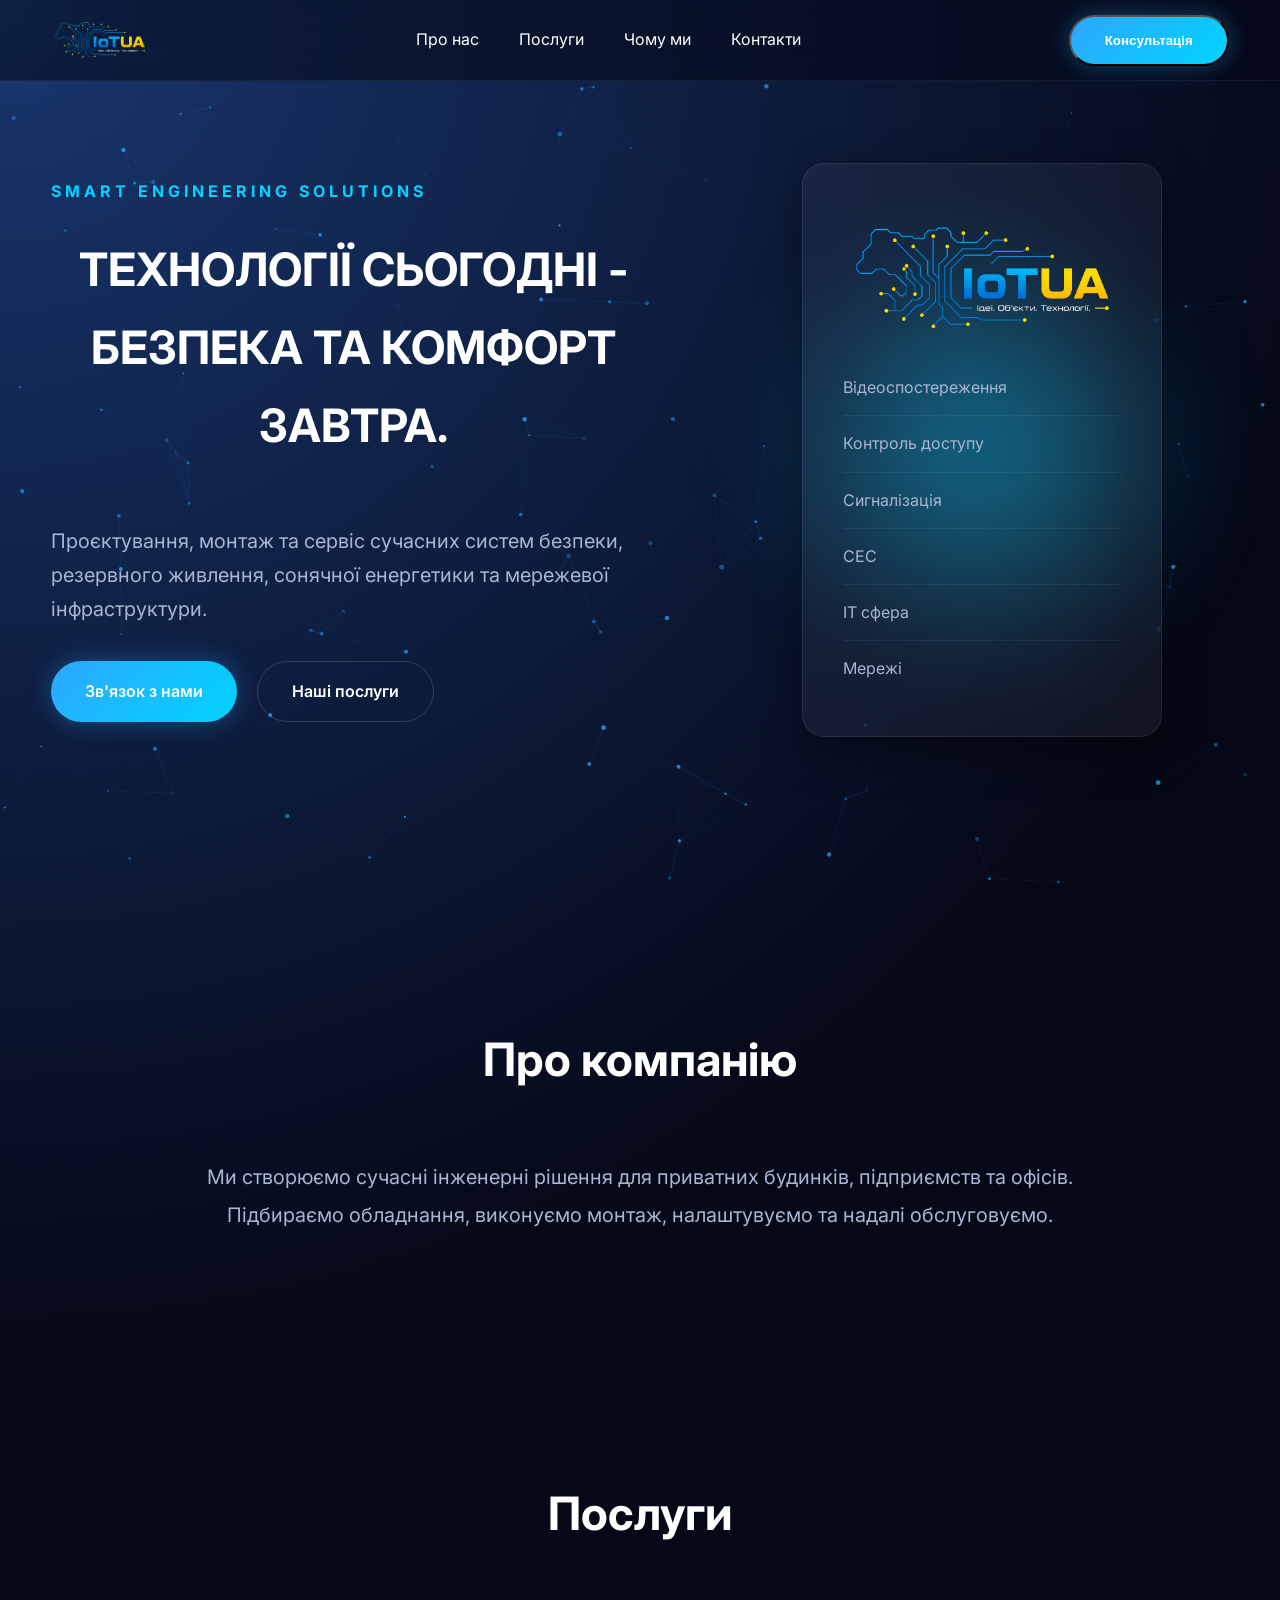
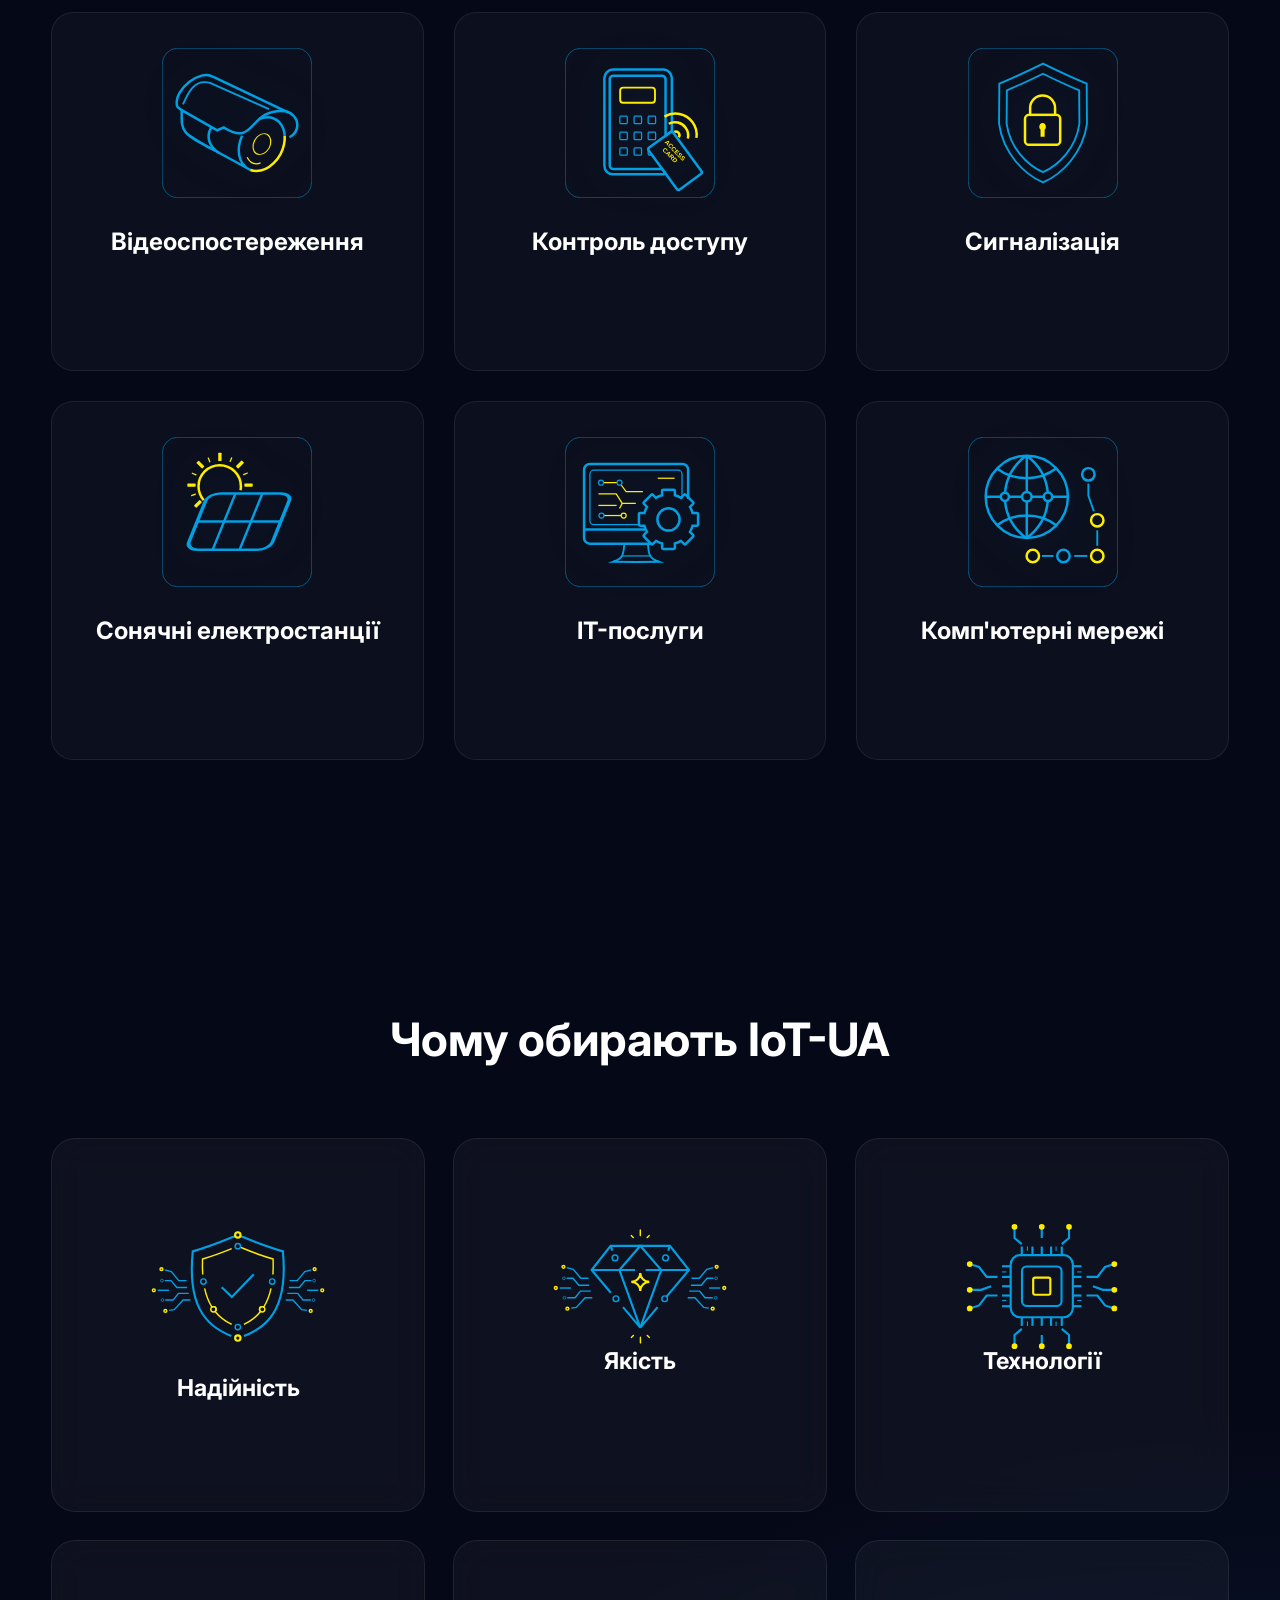
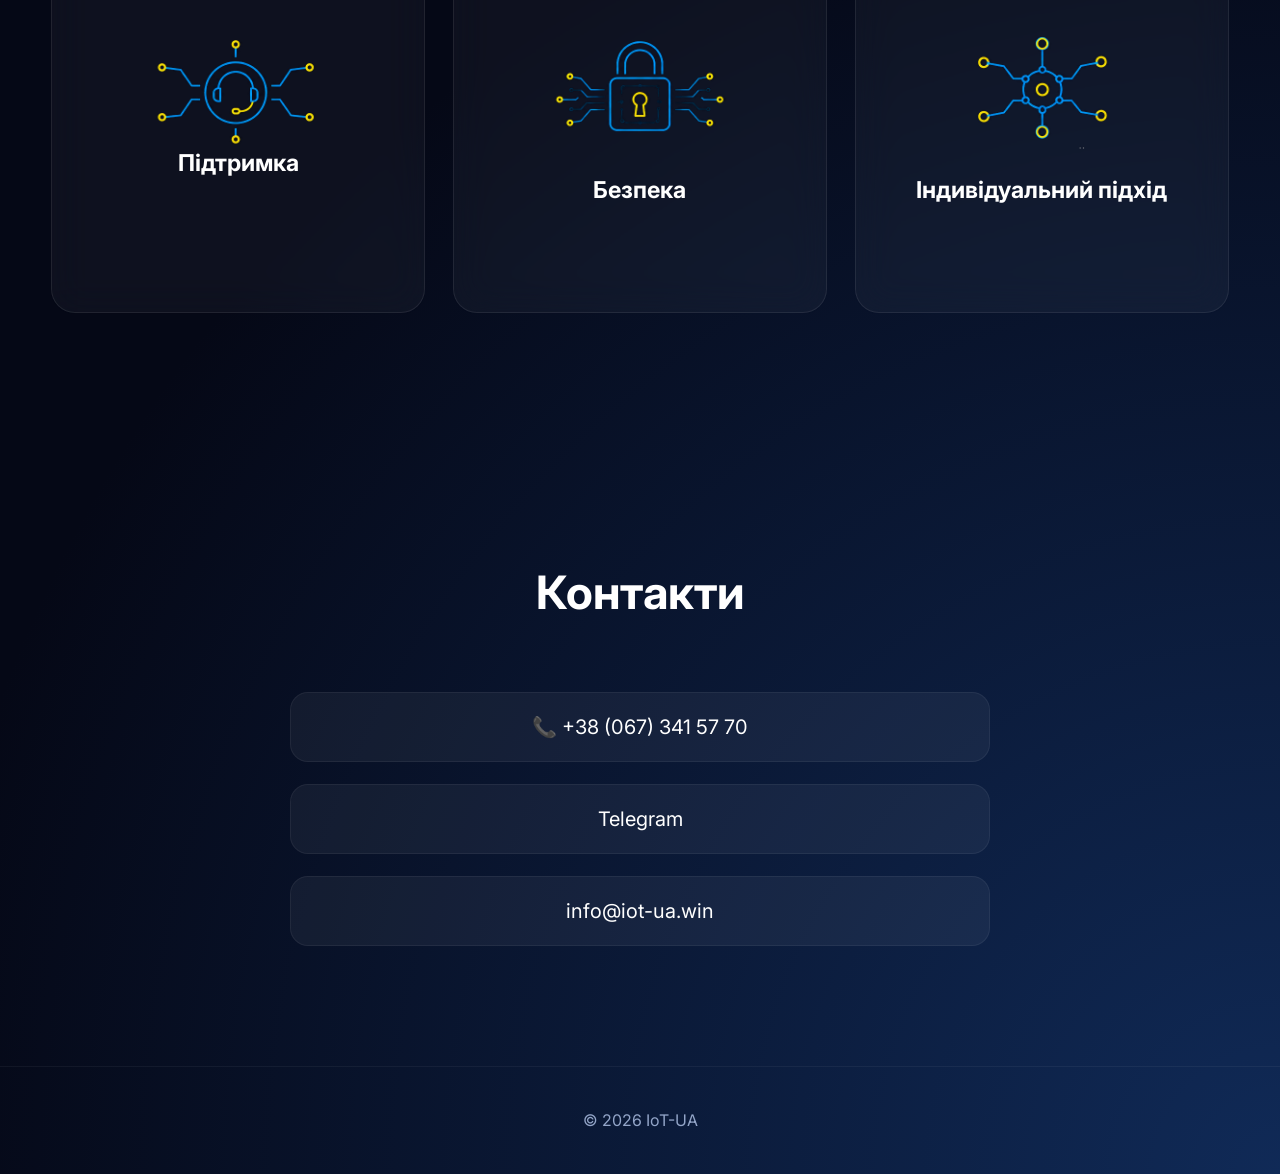
==== commit 185ff7b4: "Update index.html" ====
--- a/index.html
+++ b/index.html
@@ -631,7 +631,7 @@
 
 <!-- ==========================================
      IoT Assistant
-========================================== -->
+========================================== 
 
 <button id="chatToggle" class="chat-toggle">
 
@@ -677,7 +677,7 @@
     </div>
 
 </div>
-
+================= -->
 <!-- ================= Service View ================= -->
 
 <div id="serviceView" class="service-view">
@@ -734,4 +734,4 @@
 
 </body>
 
-</html>+</html>
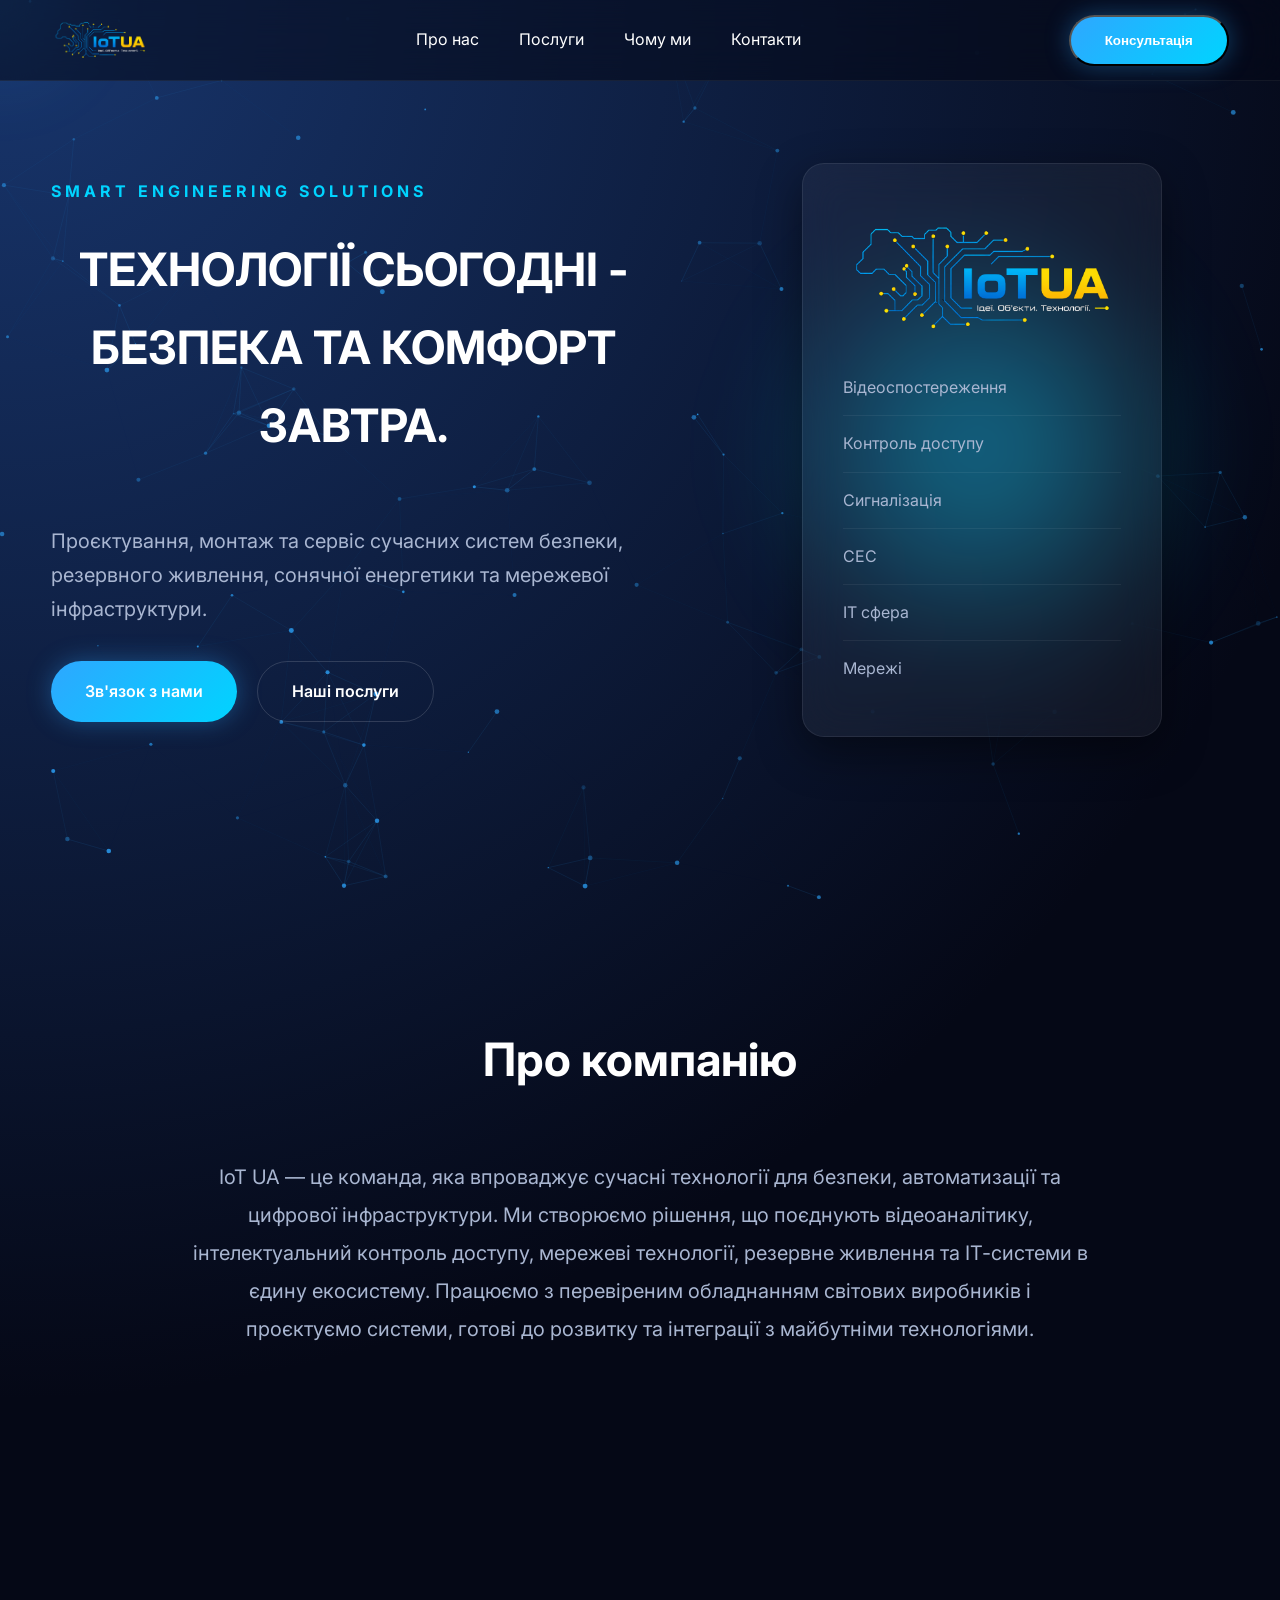
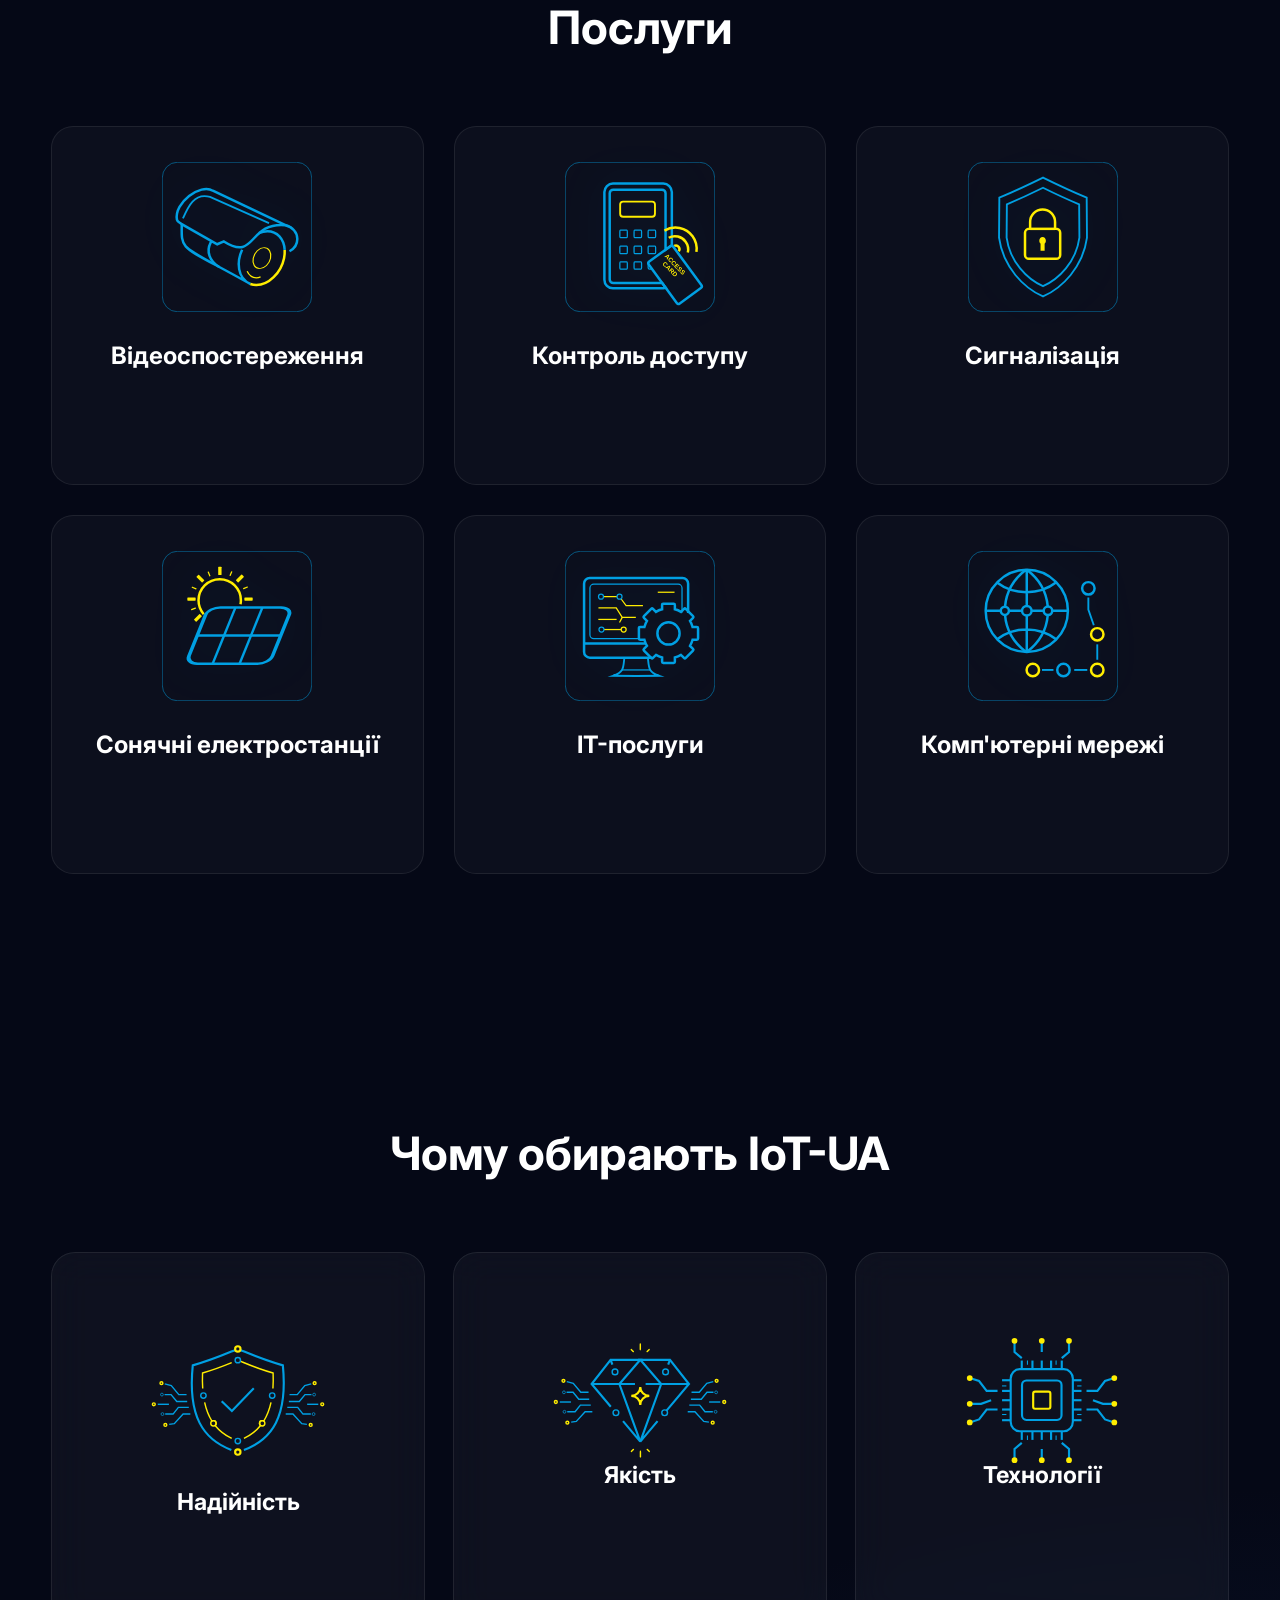
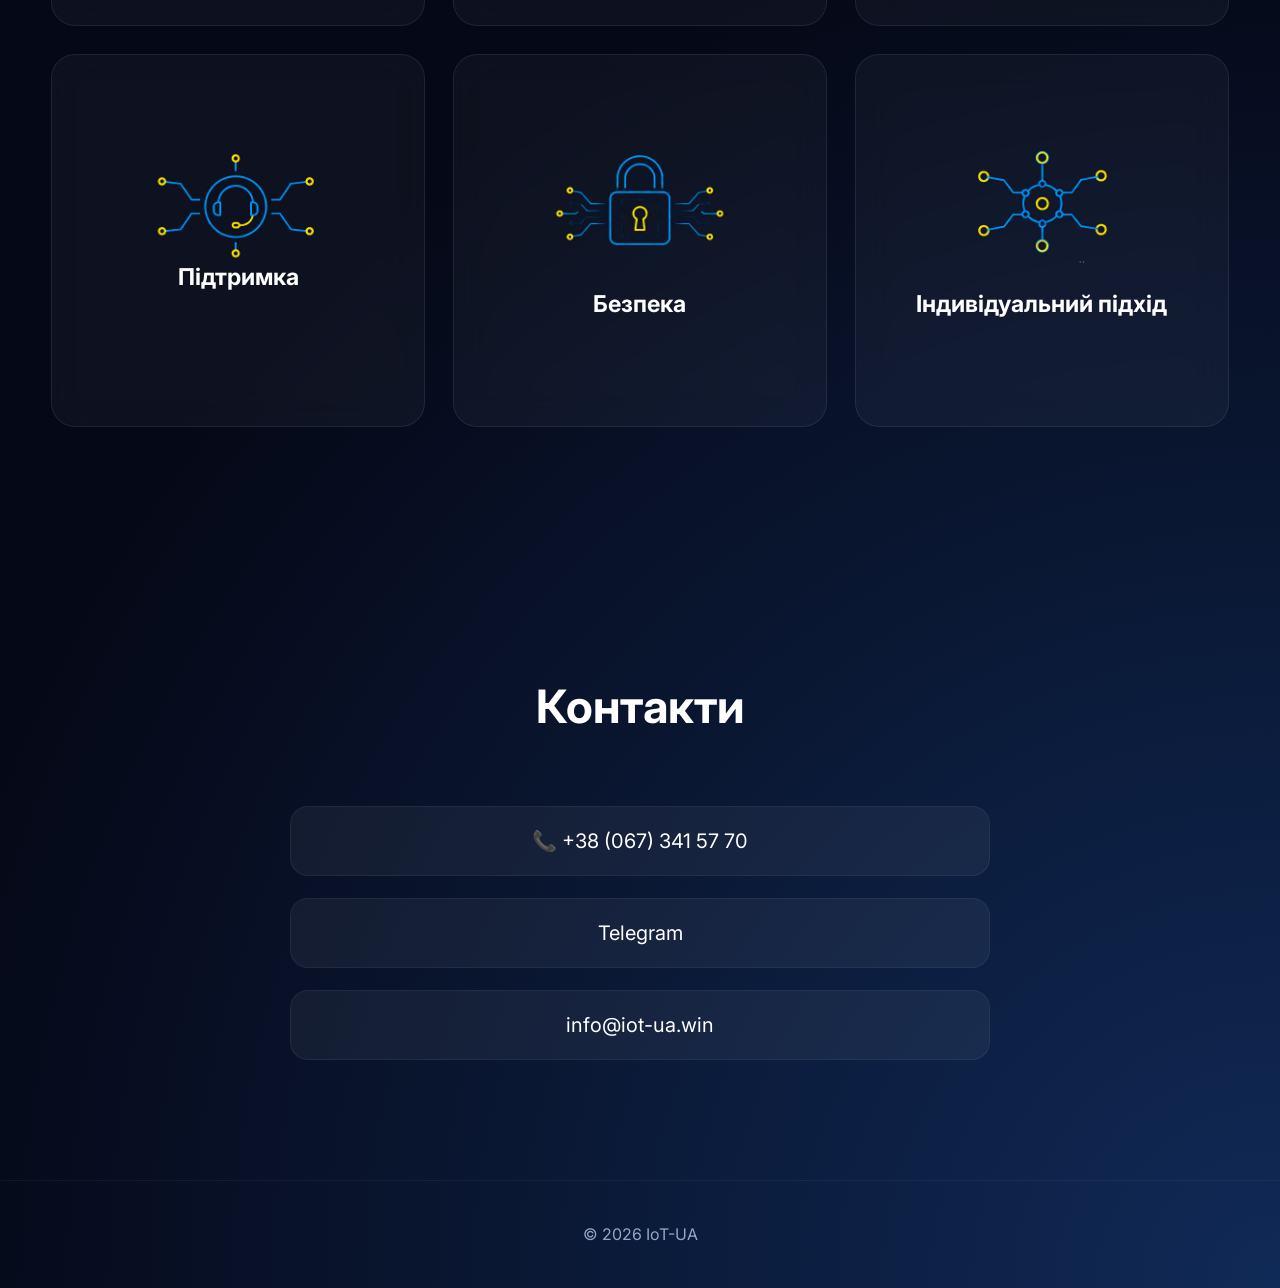
==== commit 0ea9790a: "Update print statement from 'Hello' to 'Goodbye'" ====
--- a/index.html
+++ b/index.html
@@ -178,9 +178,11 @@
 
             <p>
 
-                Ми створюємо сучасні інженерні рішення для приватних будинків,
-                підприємств та офісів. Підбираємо обладнання, виконуємо
-                монтаж, налаштувуємо та надалі обслуговуємо.
+                IoT UA — це команда, яка впроваджує сучасні технології для безпеки, автоматизації та цифрової інфраструктури. 
+				Ми створюємо рішення, що поєднують відеоаналітику, інтелектуальний контроль доступу, мережеві технології, 
+				резервне живлення та ІТ-системи в єдину екосистему. 
+				Працюємо з перевіреним обладнанням світових виробників і проєктуємо системи, 
+				готові до розвитку та інтеграції з майбутніми технологіями.
 
             </p>
 
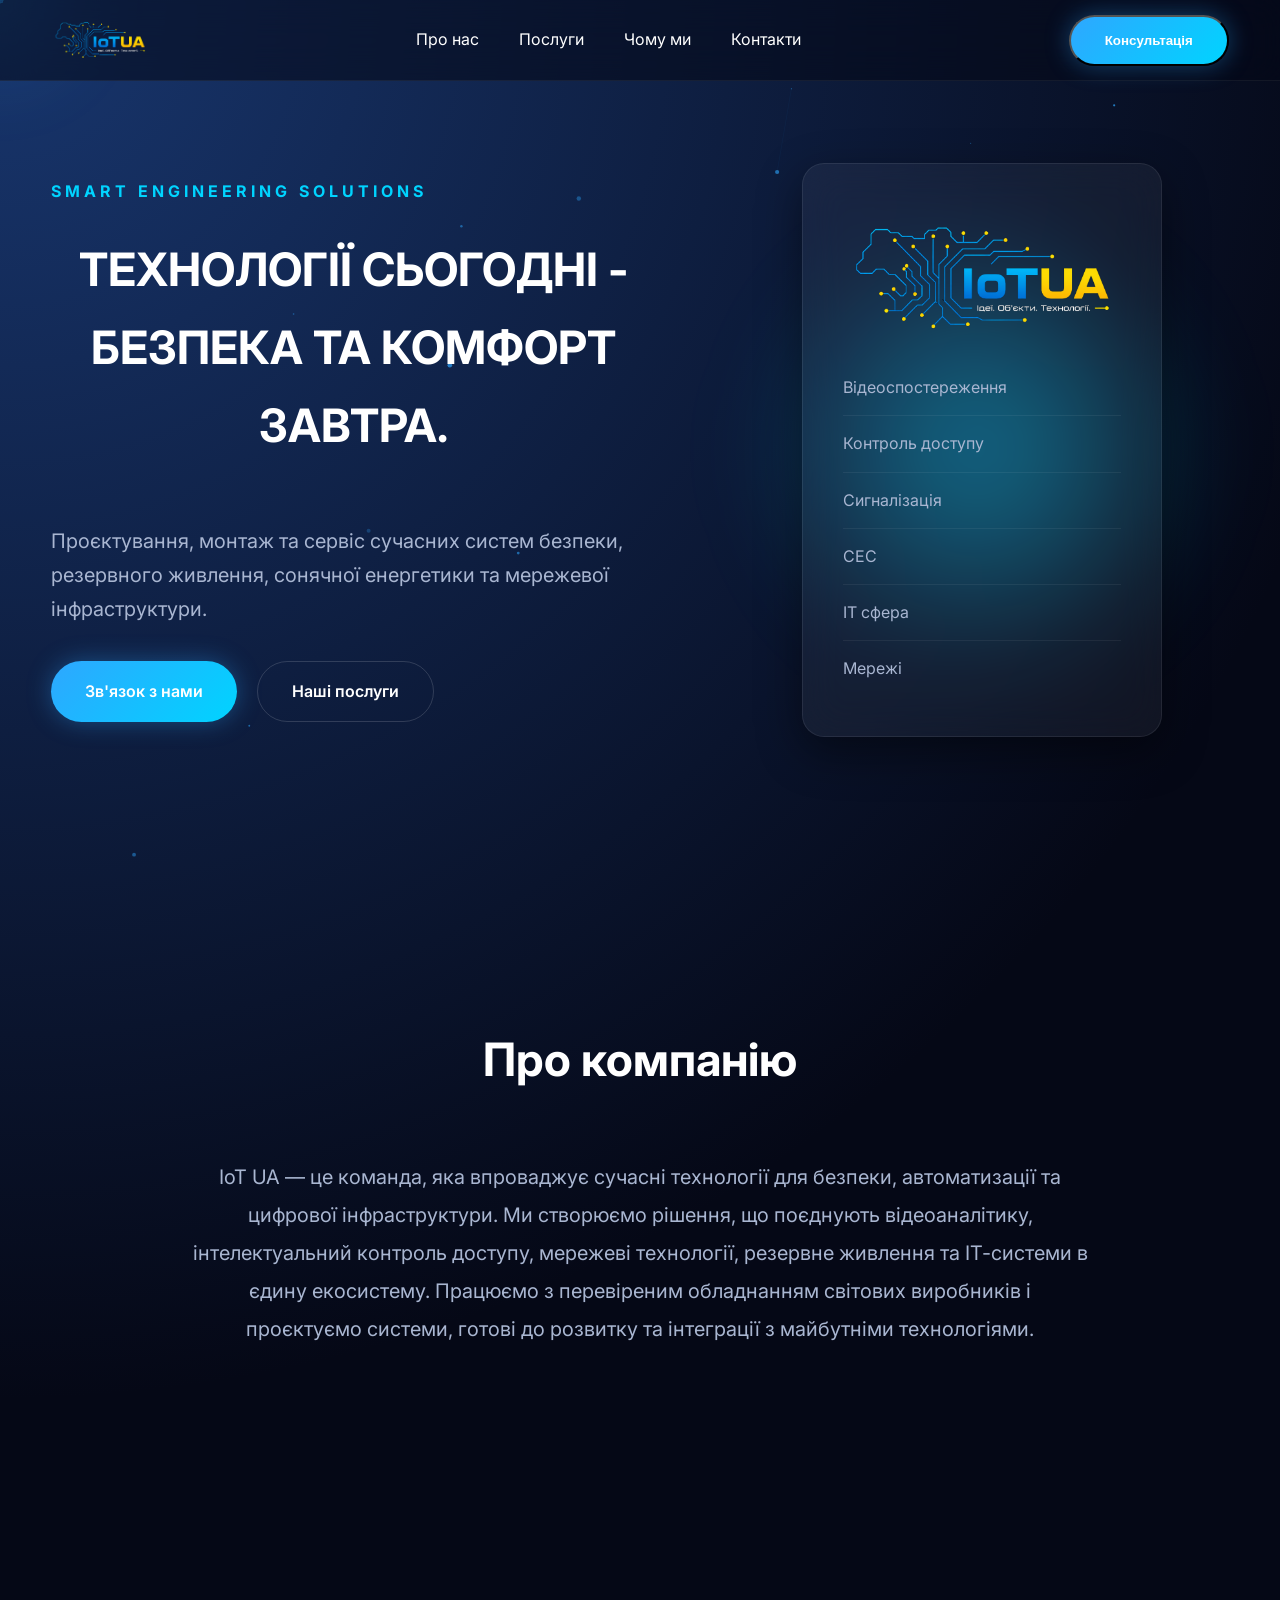
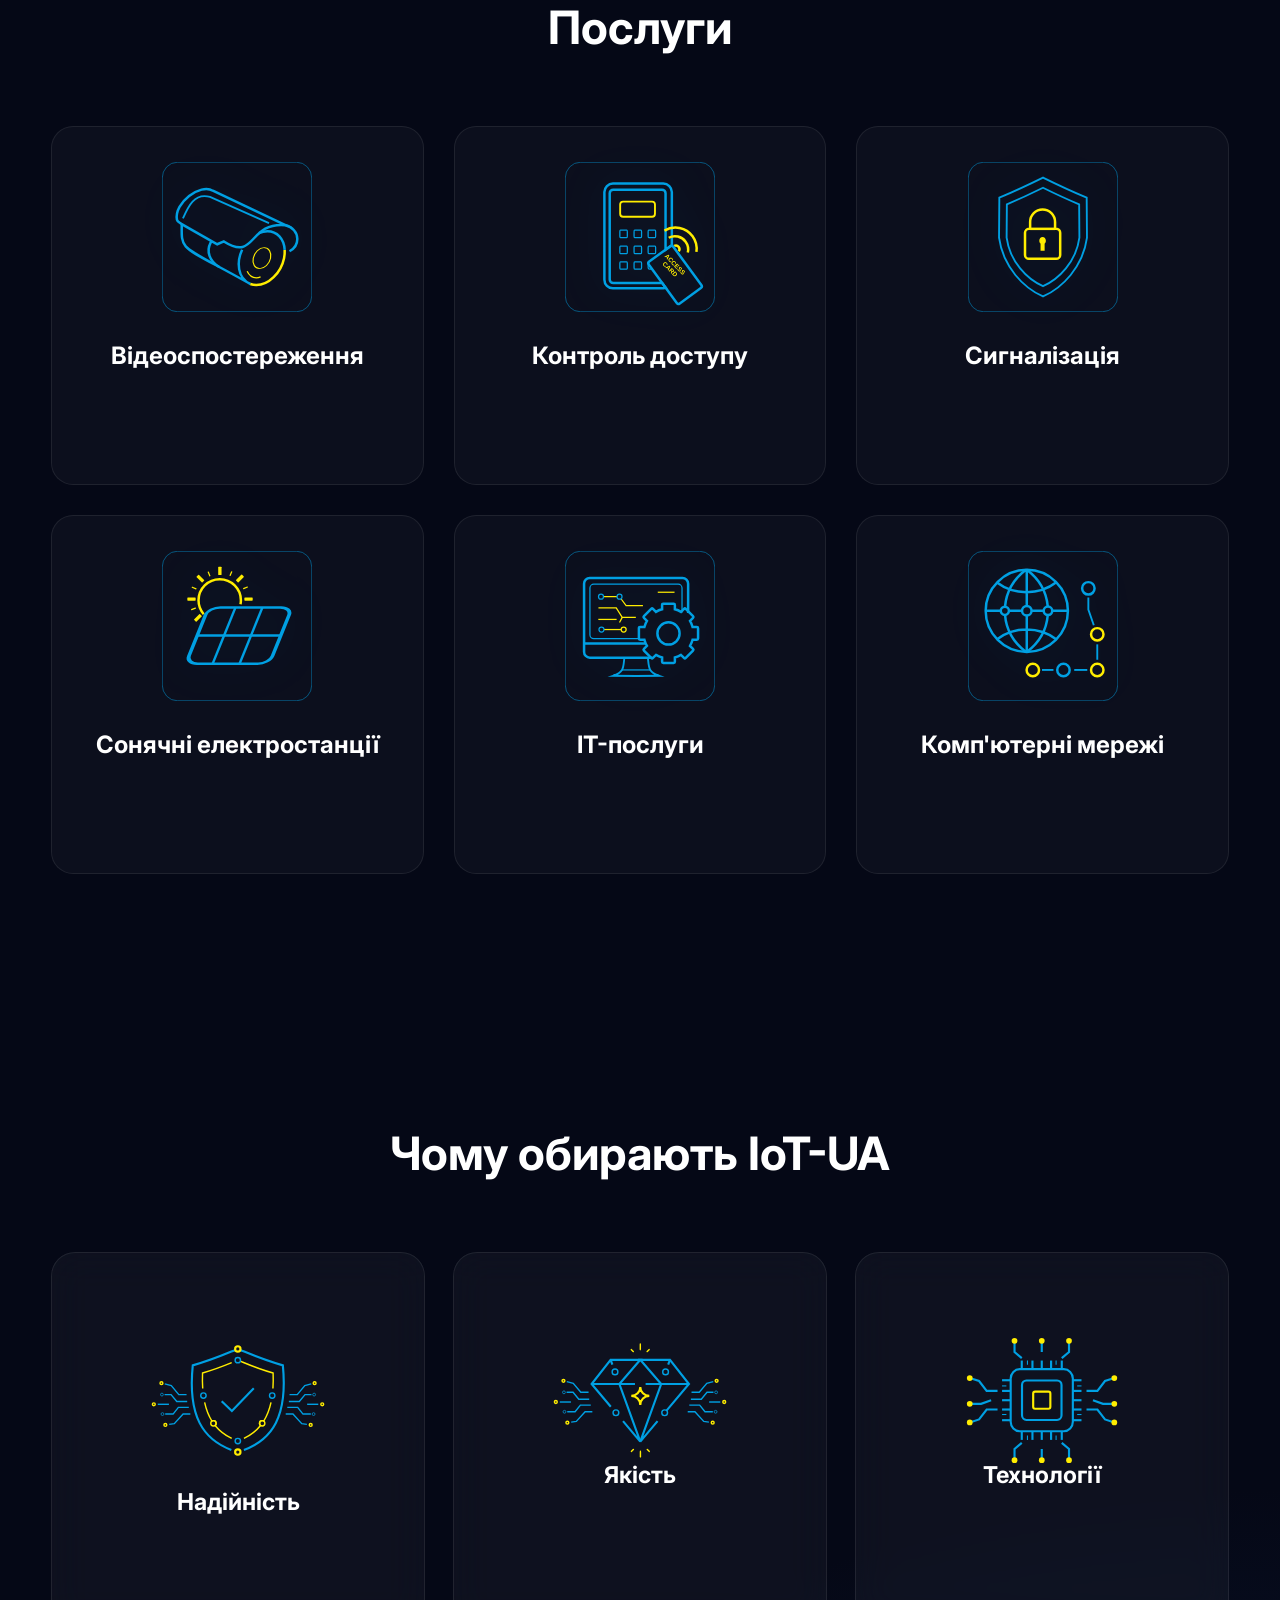
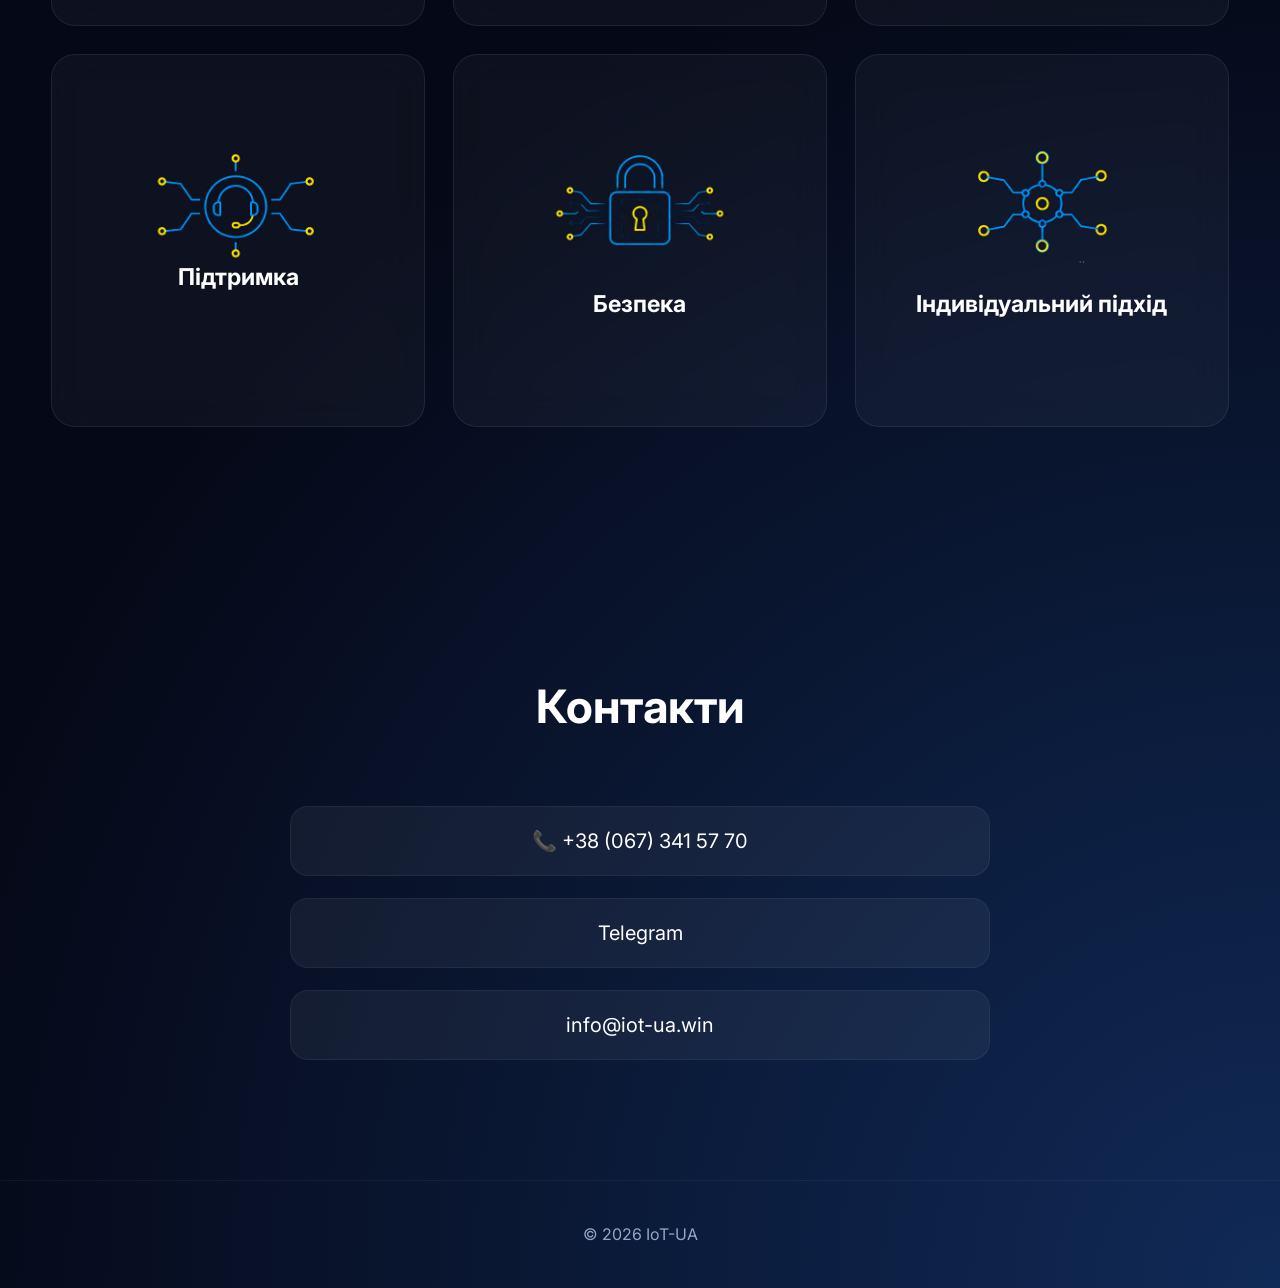
==== commit f344033e: "Add files via upload" ====
--- a/index.html
+++ b/index.html
@@ -9,6 +9,94 @@
 <meta property="og:image" content="https://iot-ua.win/assets/img/og-image.jpg">
 <meta property="og:url" content="https://iot-ua.win/">
 
+<script type="application/ld+json">
+{
+  "@context": "https://schema.org",
+  "@type": "LocalBusiness",
+  "@id": "https://iot-ua.win/#organization",
+  "name": "IoT-UA",
+  "url": "https://iot-ua.win/",
+  "logo": "https://iot-ua.win/assets/logo/logo-color.svg",
+  "image": "https://iot-ua.win/assets/img/og-image.jpg",
+  "description": "Інженерні рішення для дому та бізнесу: відеоспостереження, контроль доступу, сигналізація, сонячні електростанції, резервне живлення, комп'ютерні мережі та IT-послуги.",
+  "email": "info@iot-ua.win",
+  "telephone": "+380673415770",
+  "address": {
+    "@type": "PostalAddress",
+    "addressCountry": "UA"
+  },
+  "areaServed": {
+    "@type": "Country",
+    "name": "Україна"
+  },
+  "priceRange": "$$",
+  "sameAs": [],
+  "knowsAbout": [
+    "Відеоспостереження",
+    "Контроль доступу",
+    "Охоронні сигналізації",
+    "IP-домофонія",
+    "Комп'ютерні мережі",
+    "IT-послуги",
+    "Сонячні електростанції",
+    "Резервне живлення",
+    "Wi-Fi мережі",
+    "Автоматизація"
+  ],
+  "hasOfferCatalog": {
+    "@type": "OfferCatalog",
+    "name": "Послуги IoT UA",
+    "itemListElement": [
+      {
+        "@type": "Offer",
+        "itemOffered": {
+          "@type": "Service",
+          "name": "Відеоспостереження"
+        }
+      },
+      {
+        "@type": "Offer",
+        "itemOffered": {
+          "@type": "Service",
+          "name": "Контроль доступу"
+        }
+      },
+      {
+        "@type": "Offer",
+        "itemOffered": {
+          "@type": "Service",
+          "name": "Охоронні сигналізації"
+        }
+      },
+      {
+        "@type": "Offer",
+        "itemOffered": {
+          "@type": "Service",
+          "name": "Домашні сонячні електростанції"
+        }
+      },
+      {
+        "@type": "Offer",
+        "itemOffered": {
+          "@type": "Service",
+          "name": "IT-послуги"
+        }
+      },
+      {
+        "@type": "Offer",
+        "itemOffered": {
+          "@type": "Service",
+          "name": "Комп'ютерні мережі"
+        }
+      }
+    ]
+  }
+}
+</script>
+
+<meta property="og:site_name" content="IoT UA">
+<meta property="og:locale" content="uk_UA">
+
     <meta charset="UTF-8">
     <meta name="viewport" content="width=device-width, initial-scale=1.0">
 
@@ -16,10 +104,22 @@
 
     <meta name="description"
         content="Відеоспостереження, сигналізація, контроль доступу, сонячні електростанції, резервне живлення, комп'ютерні мережі.">
-
+		
+	<meta name="robots" content="index,follow,max-image-preview:large">
+	
     <meta name="theme-color" content="#050816">
-
-    <link rel="icon" href="assets/favicon.svg">
+	<link rel="canonical" href="https://iot-ua.win/">
+	<meta name="author" content="IoT UA">
+	<meta name="keywords" content="відеоспостереження, контроль доступу, сигналізація, сонячна електростанція, резервне живлення, комп'ютерні мережі, IT-послуги">
+	
+	<meta name="twitter:card" content="summary_large_image">
+	<meta name="twitter:title" content="IoT UA">
+	<meta name="twitter:description" content="Відеоспостереження, контроль доступу, сигналізації, сонячні електростанції, ІТ-послуги.">
+	<meta name="twitter:image" content="https://iot-ua.win/assets/img/og-image.jpg">
+	
+
+    <link rel="icon" type="image/svg+xml" href="/assets/favicon.svg">
+	<link rel="apple-touch-icon" href="/assets/apple-touch-icon.png">
 
  <!--   
  <link rel="manifest" href="manifest.json">
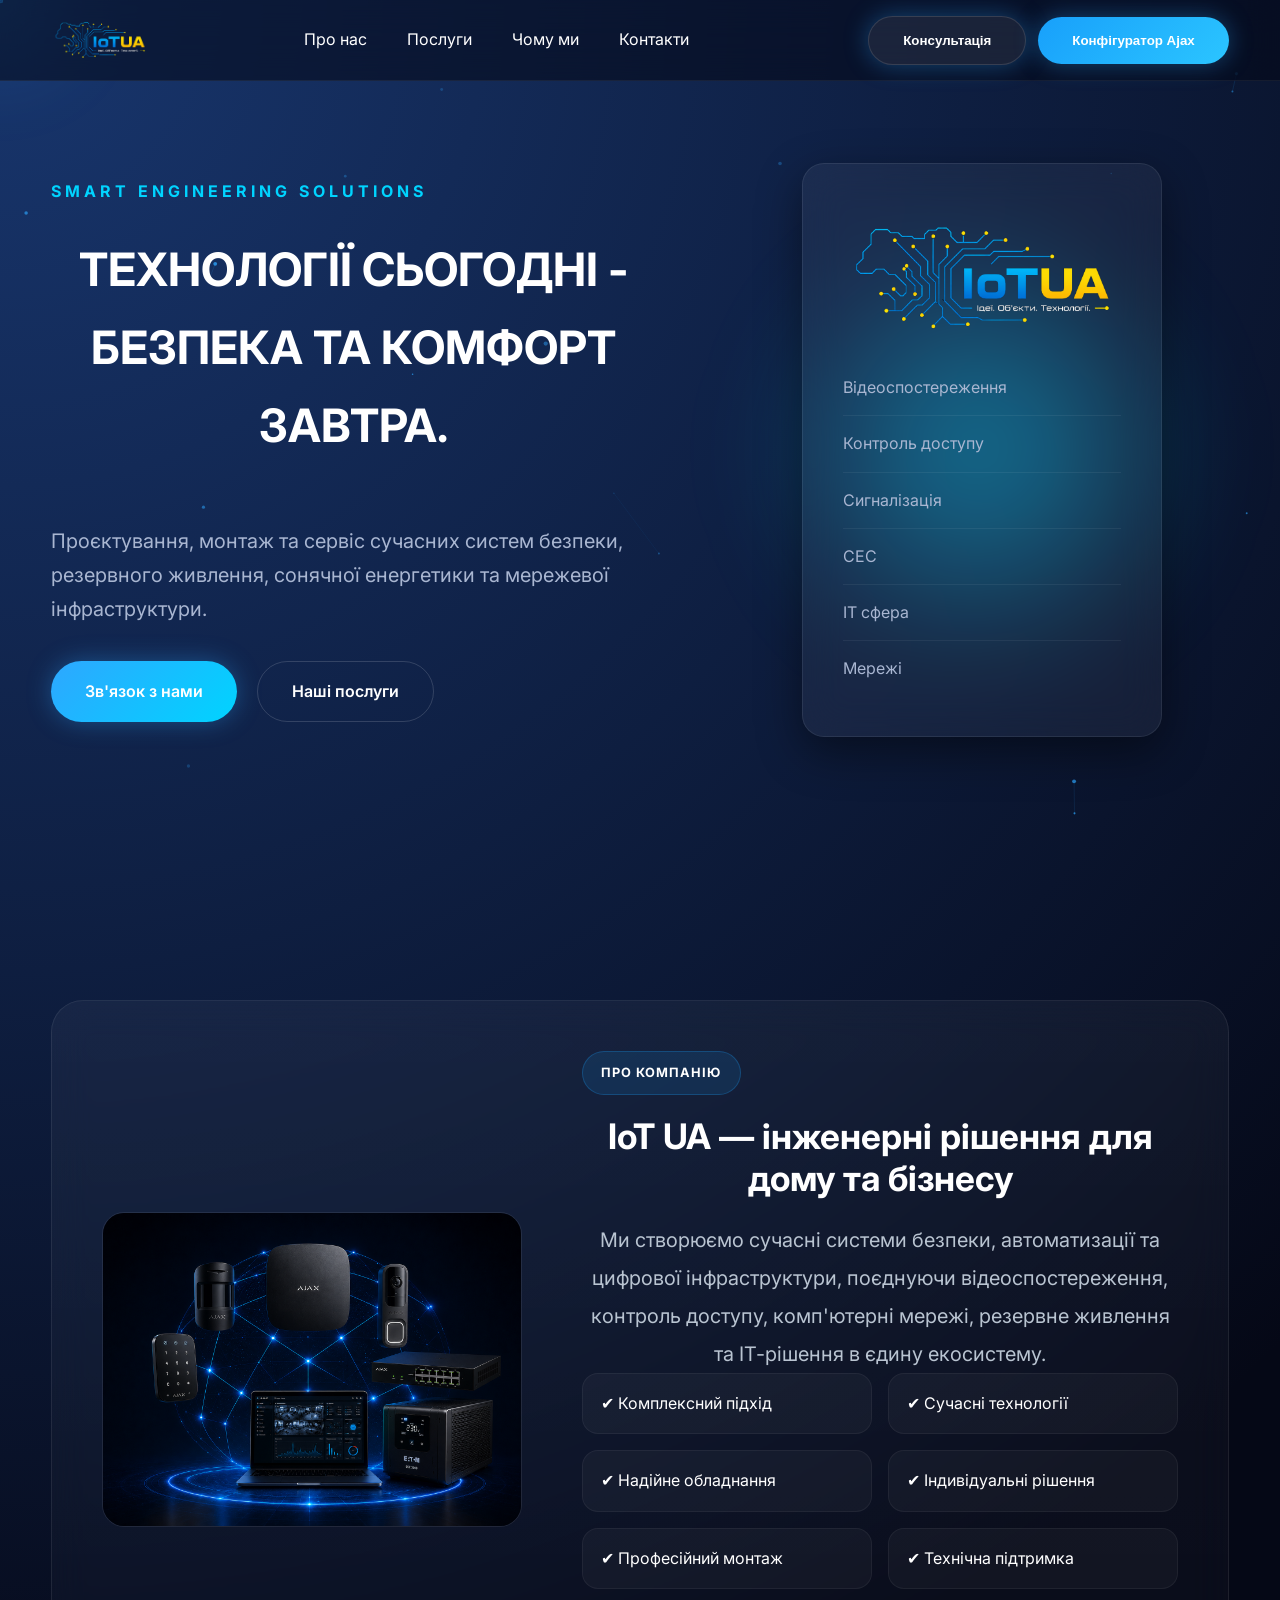
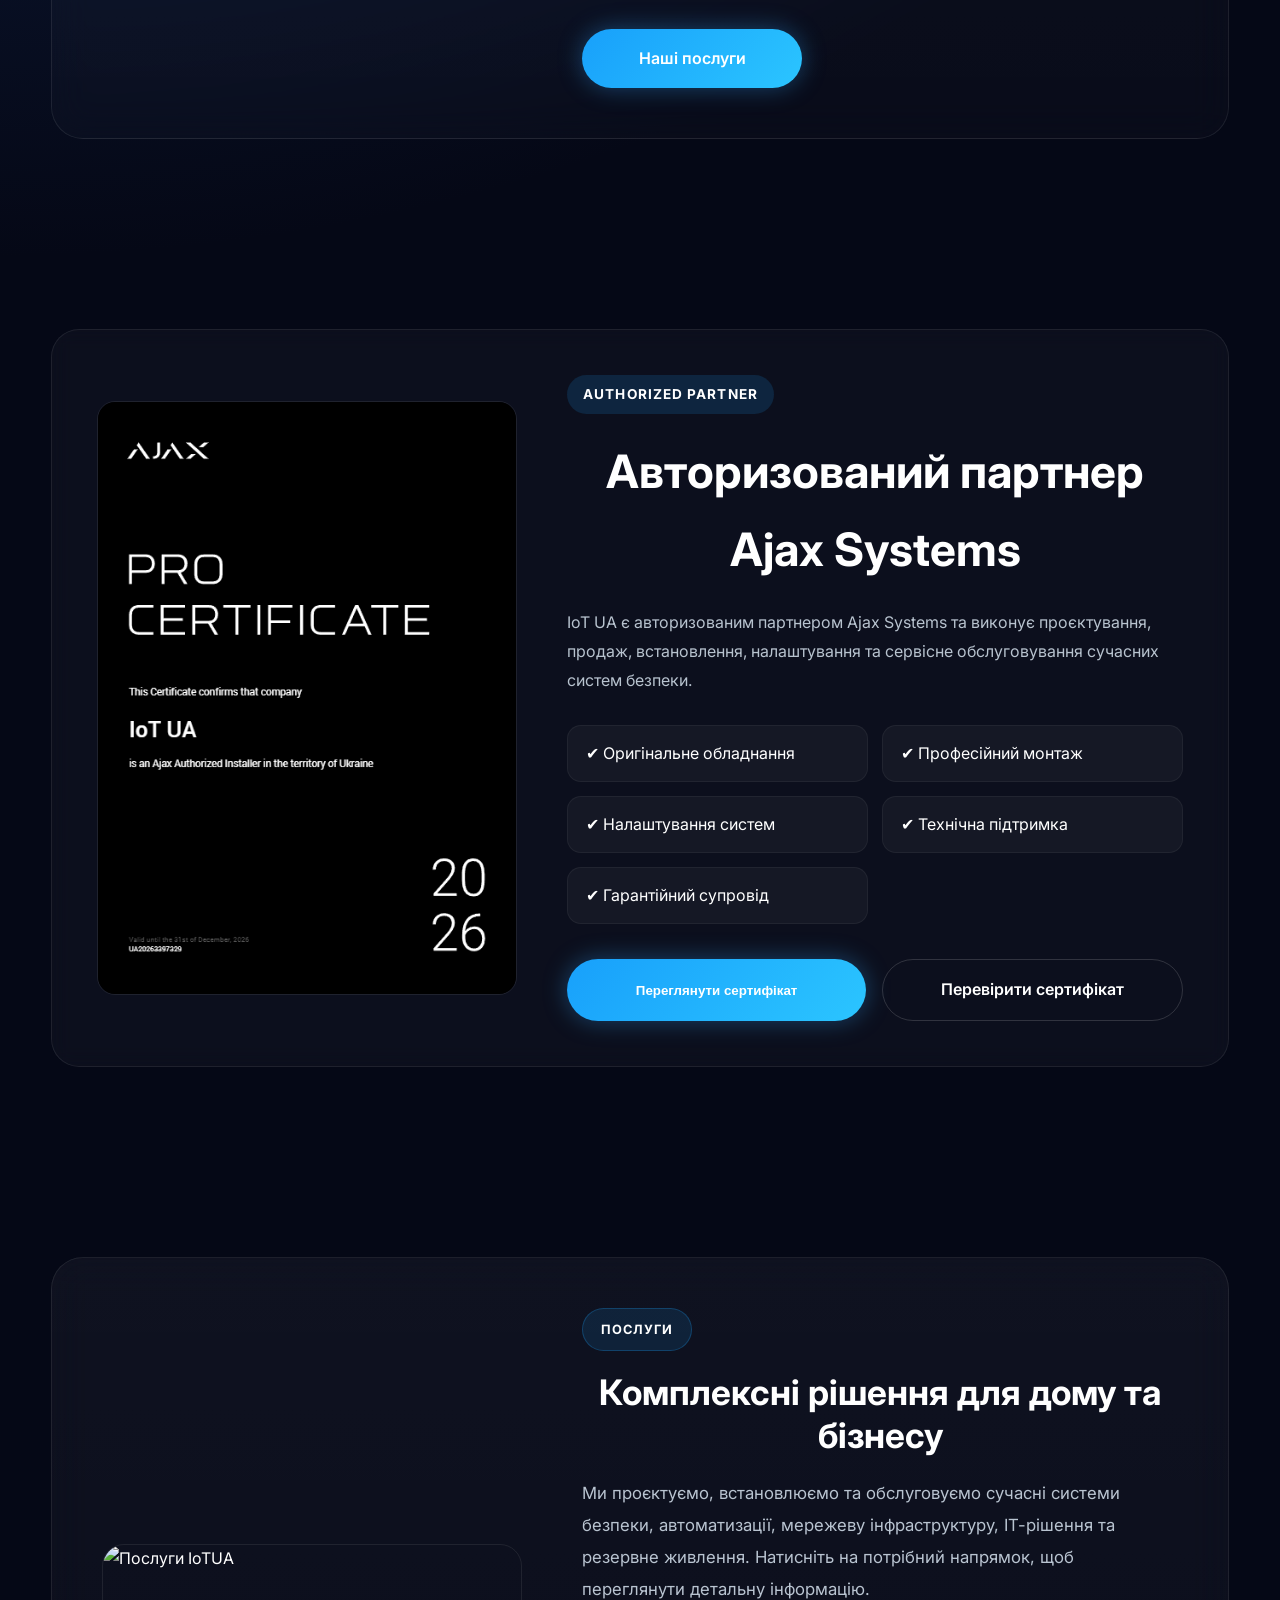
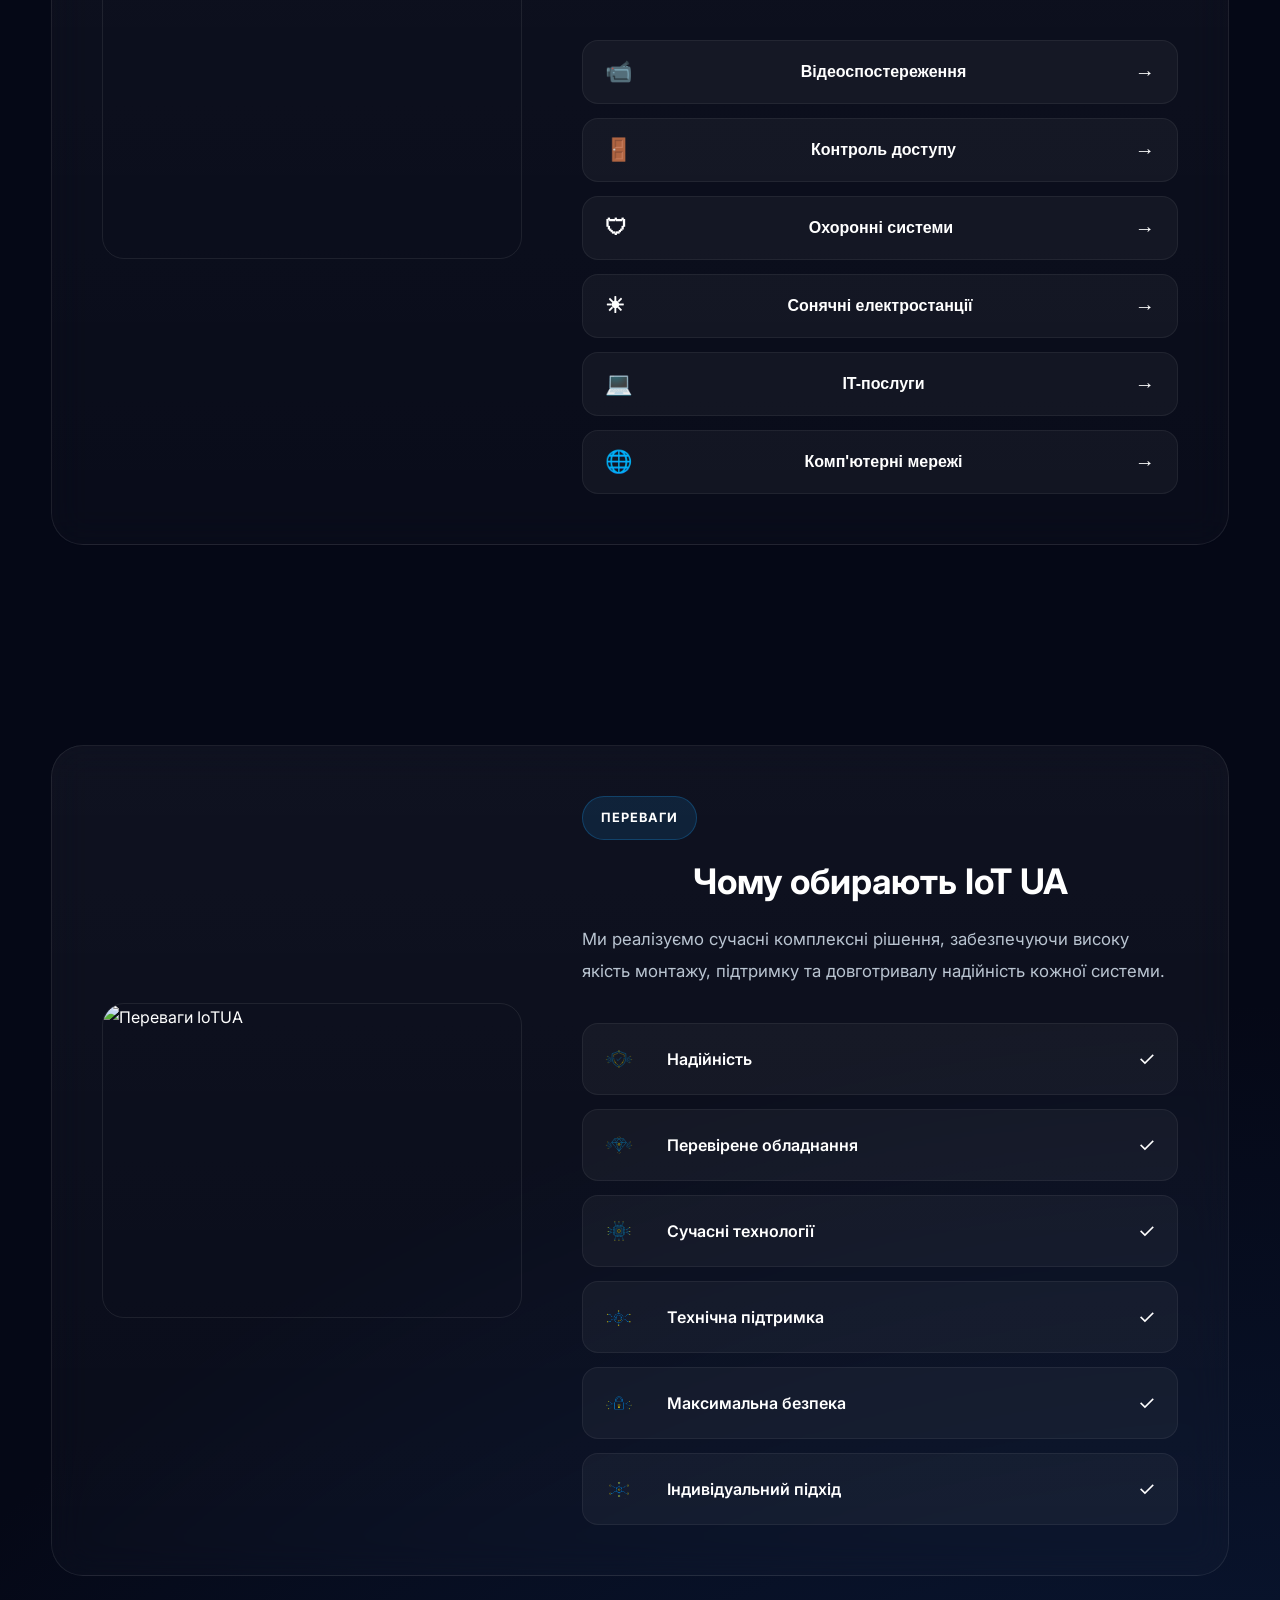
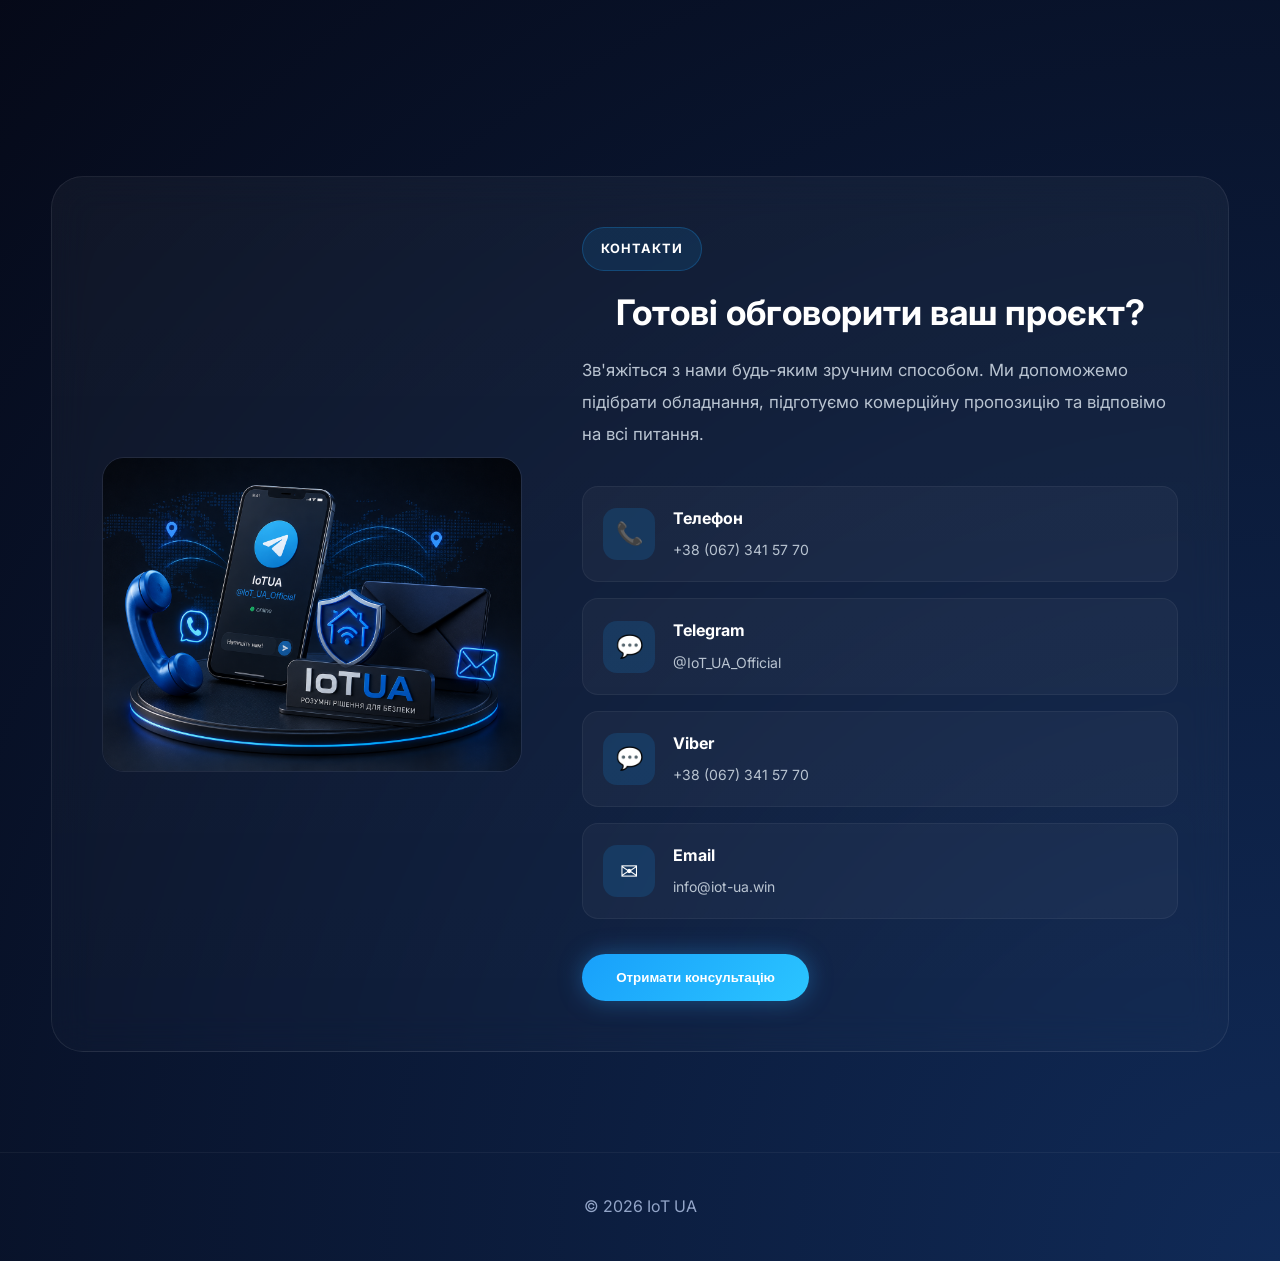
==== commit 708f32d8: "Add files via upload" ====
--- a/index.html
+++ b/index.html
@@ -155,9 +155,9 @@
 
 </div>
 
-    <div id="particles"></div>
-
-    <header>
+<div id="particles"></div>
+
+<header>
 
         <div class="container">
 
@@ -181,16 +181,23 @@
 
             </nav>
 
-<button id="openModal" class="btn btn-primary">
+<div class="header-buttons">
+
+<button class="btn btn-secondary open-consultation">
     Консультація
-	
 </button>
 
+    <button id="openConfigurator" class="btn btn-primary">
+        Конфігуратор Ajax
+    </button>
+
+</div>
+
         </div>
 
     </header>
 
-    <section class="hero">
+<section class="hero">
 
         <div class="container hero-grid">
 
@@ -243,7 +250,7 @@
 
                    <img
             src="assets/logo.png"
-            alt="IoT-UA"
+            alt="IoT UA"
             class="hero-logo">
 
                     <ul>
@@ -270,337 +277,426 @@
 
     </section>
 
-    <section id="about">
+ <section id="about" class="info-section">
+
+    <div class="container">
+
+        <div class="info-card">
+
+            <div class="info-image">
+
+                <img src="assets/img/about.png"
+                     alt="IoT UA">
+
+            </div>
+
+            <div class="info-content">
+
+                <span class="info-badge">
+                    ПРО КОМПАНІЮ
+                </span>
+
+                <h2>IoT UA — інженерні рішення для дому та бізнесу</h2>
+
+                <p>
+                    Ми створюємо сучасні системи безпеки, автоматизації та цифрової інфраструктури, поєднуючи відеоспостереження, контроль доступу, комп'ютерні мережі, резервне живлення та ІТ-рішення в єдину екосистему.
+                </p>
+
+                <div class="info-features">
+
+                    <div>✔ Комплексний підхід</div>
+
+                    <div>✔ Сучасні технології</div>
+
+                    <div>✔ Надійне обладнання</div>
+
+                    <div>✔ Індивідуальні рішення</div>
+
+                    <div>✔ Професійний монтаж</div>
+
+                    <div>✔ Технічна підтримка</div>
+
+                </div>
+
+                <div class="info-buttons">
+
+                    <a href="#services" class="btn btn-primary">
+                        Наші послуги
+                    </a>
+
+                </div>
+
+            </div>
+
+        </div>
+
+    </div>
+
+</section>
+	
+<section class="ajax-partner section">
+
+    <div class="container">
+
+        <div class="ajax-card">
+
+            <div class="ajax-image">
+
+                <img src="assets/img/ajax-certificate.png"
+                     alt="Сертифікат авторизованого партнера Ajax Systems">
+
+            </div>
+
+            <div class="ajax-content">
+
+                <span class="ajax-badge">
+                    AUTHORIZED PARTNER
+                </span>
+
+                <h2>Авторизований партнер </br>
+				Ajax Systems</h2>
+
+                <p>
+                    IoT UA є авторизованим партнером Ajax Systems та виконує
+                    проєктування, продаж, встановлення, налаштування та сервісне
+                    обслуговування сучасних систем безпеки.
+                </p>
+
+                <div class="ajax-features">
+
+                    <div>✔ Оригінальне обладнання</div>
+                    <div>✔ Професійний монтаж</div>
+                    <div>✔ Налаштування систем</div>
+                    <div>✔ Технічна підтримка</div>
+                    <div>✔ Гарантійний супровід</div>
+
+                </div>
+
+<div class="ajax-buttons">
+
+    <button
+        id="openAjaxCertificate"
+        class="btn btn-primary">
+
+        Переглянути сертифікат
+
+    </button>
+
+    <a
+        href="https://ajax.systems/ua/check-certificate/UA20263397329/"
+        target="_blank"
+        rel="noopener noreferrer"
+        class="btn btn-outline">
+
+        Перевірити сертифікат
+
+    </a>
+
+</div>
+
+            </div>
+
+        </div>
+
+    </div>
+
+</section>
+
+<section id="services" class="info-section">
+
+    <div class="container">
+
+        <div class="info-card">
+
+            <div class="info-image">
+
+                <img
+                    src="assets/img/services.png"
+                    alt="Послуги IoTUA">
+
+            </div>
+
+            <div class="info-content">
+
+                <span class="info-badge">
+                    ПОСЛУГИ
+                </span>
+
+                <h2>Комплексні рішення для дому та бізнесу</h2>
+
+                <p>
+
+                    Ми проєктуємо, встановлюємо та обслуговуємо сучасні системи безпеки,
+                    автоматизації, мережеву інфраструктуру, ІТ-рішення та резервне
+                    живлення. Натисніть на потрібний напрямок, щоб переглянути детальну
+                    інформацію.
+
+                </p>
+
+                <div class="service-buttons">
+
+                    <button class="service-button" data-service="video">
+
+                        <span>📹</span>
+
+                        Відеоспостереження
+
+                    </button>
+
+                    <button class="service-button" data-service="access">
+
+                        <span>🚪</span>
+
+                        Контроль доступу
+
+                    </button>
+
+                    <button class="service-button" data-service="alarm">
+
+                        <span>🛡</span>
+
+                        Охоронні системи
+
+                    </button>
+
+                    <button class="service-button" data-service="solar">
+
+                        <span>☀</span>
+
+                        Сонячні електростанції
+
+                    </button>
+
+                    <button class="service-button" data-service="it">
+
+                        <span>💻</span>
+
+                        IT-послуги
+
+                    </button>
+
+                    <button class="service-button" data-service="network">
+
+                        <span>🌐</span>
+
+                        Комп'ютерні мережі
+
+                    </button>
+
+                </div>
+
+            </div>
+
+        </div>
+
+    </div>
+
+</section>
+
+<section id="advantages" class="info-section">
+
+    <div class="container">
+
+        <div class="info-card">
+
+            <div class="info-image">
+
+                <img
+                    src="assets/img/advantages.png"
+                    alt="Переваги IoTUA">
+
+            </div>
+
+            <div class="info-content">
+
+                <span class="info-badge">
+
+                    ПЕРЕВАГИ
+
+                </span>
+
+                <h2>Чому обирають IoT UA</h2>
+
+                <p>
+
+                    Ми реалізуємо сучасні комплексні рішення, забезпечуючи
+                    високу якість монтажу, підтримку та довготривалу
+                    надійність кожної системи.
+
+                </p>
+
+                <div class="advantage-buttons">
+
+                    <div class="advantage-button">
+
+                        <img src="assets/icons/shield.svg" alt="">
+
+                        <span>Надійність</span>
+
+                    </div>
+
+                    <div class="advantage-button">
+
+                        <img src="assets/icons/quality.svg" alt="">
+
+                        <span>Перевірене обладнання</span>
+
+                    </div>
+
+                    <div class="advantage-button">
+
+                        <img src="assets/icons/technology.svg" alt="">
+
+                        <span>Сучасні технології</span>
+
+                    </div>
+
+                    <div class="advantage-button">
+
+                        <img src="assets/icons/support.png" alt="">
+
+                        <span>Технічна підтримка</span>
+
+                    </div>
+
+                    <div class="advantage-button">
+
+                        <img src="assets/icons/security.png" alt="">
+
+                        <span>Максимальна безпека</span>
+
+                    </div>
+
+                    <div class="advantage-button">
+
+                        <img src="assets/icons/network.png" alt="">
+
+                        <span>Індивідуальний підхід</span>
+
+                    </div>
+
+                </div>
+
+            </div>
+
+        </div>
+
+    </div>
+
+</section>
+
+<section id="contacts" class="info-section">
+
+    <div class="container">
+
+        <div class="info-card">
+
+            <div class="info-image">
+
+                <img
+                    src="assets/img/contact.png"
+                    alt="IoTUA">
+
+            </div>
+
+            <div class="info-content">
+
+                <span class="info-badge">
+                    КОНТАКТИ
+                </span>
+
+                <h2>Готові обговорити ваш проєкт?</h2>
+
+                <p>
+                    Зв'яжіться з нами будь-яким зручним способом. Ми допоможемо підібрати обладнання, підготуємо комерційну пропозицію та відповімо на всі питання.
+                </p>
+
+                <div class="contact-grid">
+
+                    <a href="tel:+380673415770" class="contact-item">
+
+                        <div class="contact-icon">📞</div>
+
+                        <div>
+
+                            <strong>Телефон</strong>
+
+                            <span>+38 (067) 341 57 70</span>
+
+                        </div>
+
+                    </a>
+
+                    <a href="https://t.me/IoT_UA_Official"
+                       target="_blank"
+                       class="contact-item">
+
+                        <div class="contact-icon">💬</div>
+
+                        <div>
+
+                            <strong>Telegram</strong>
+
+                            <span>@IoT_UA_Official</span>
+
+                        </div>
+
+                    </a>
+					
+					<a href="https://viber.me/380673415770"
+                       target="_blank"
+                       class="contact-item">
+
+                        <div class="contact-icon">💬</div>
+
+                        <div>
+
+                            <strong>Viber</strong>
+
+                            <span>+38 (067) 341 57 70</span>
+
+                        </div>
+
+                    </a>
+
+                    <a href="mailto:info@iot-ua.win"
+                       class="contact-item">
+
+                        <div class="contact-icon">✉</div>
+
+                        <div>
+
+                            <strong>Email</strong>
+
+                            <span>info@iot-ua.win</span>
+
+                        </div>
+
+                    </a>
+
+                </div>
+
+                <div class="info-buttons">
+
+<button class="btn btn-primary open-consultation">
+    Отримати консультацію
+</button>
+
+                </div>
+
+            </div>
+
+        </div>
+
+    </div>
+
+</section>
+
+<footer>
 
         <div class="container">
 
-            <h2>Про компанію</h2>
-
-            <p>
-
-                IoT UA — це команда, яка впроваджує сучасні технології для безпеки, автоматизації та цифрової інфраструктури. 
-				Ми створюємо рішення, що поєднують відеоаналітику, інтелектуальний контроль доступу, мережеві технології, 
-				резервне живлення та ІТ-системи в єдину екосистему. 
-				Працюємо з перевіреним обладнанням світових виробників і проєктуємо системи, 
-				готові до розвитку та інтеграції з майбутніми технологіями.
-
-            </p>
-
-        </div>
-
-    </section>
-
-<section id="services">
-
-    <div class="container">
-
-        <h2>Послуги</h2>
-
-        <div class="services-grid">
-
-            <article class="service-card" data-service="video">
-
-                <img src="assets/icons/video.svg"
-                     alt="Відеоспостереження"
-                     class="service-icon">
-
-                <div class="service-content">
-
-                    <h3>Відеоспостереження</h3>
-
-                    <p>IP та аналогові системи будь-якої складності.</p>
-
-                </div>
-
-            </article>
-
-            <article class="service-card" data-service="access">
-
-                <img src="assets/icons/control.svg"
-                     alt="Контроль доступу"
-                     class="service-icon">
-
-                <div class="service-content">
-
-                    <h3>Контроль доступу</h3>
-
-                    <p>Домофони, електрозамки, турнікети та облік доступу.</p>
-
-                </div>
-
-            </article>
-
-            <article class="service-card" data-service="alarm">
-
-                <img src="assets/icons/secur.svg"
-                     alt="Сигналізація"
-                     class="service-icon">
-
-                <div class="service-content">
-
-                    <h3>Сигналізація</h3>
-
-                    <p>Охоронні та пожежні системи для будь-яких об'єктів.</p>
-
-                </div>
-
-            </article>
-
-            <article class="service-card" data-service="solar">
-
-                <img src="assets/icons/solar.svg"
-                     alt="СЕС"
-                     class="service-icon">
-
-                <div class="service-content">
-
-                    <h3>Сонячні електростанції</h3>
-
-                    <p>Монтаж, налаштування та сервіс сонячних електростанцій.</p>
-
-                </div>
-
-            </article>
-
-            <article class="service-card" data-service="it">
-
-                <img src="assets/icons/it.svg"
-                     alt="IT"
-                     class="service-icon">
-
-                <div class="service-content">
-
-                    <h3>IT-послуги</h3>
-
-                    <p>Комп'ютери, сервери, резервне копіювання та підтримка.</p>
-
-                </div>
-
-            </article>
-
-            <article class="service-card" data-service="network">
-
-                <img src="assets/icons/lan.svg"
-                     alt="Мережі"
-                     class="service-icon">
-
-                <div class="service-content">
-
-                    <h3>Комп'ютерні мережі</h3>
-
-                    <p>LAN, Wi-Fi, оптика та мережеве обладнання.</p>
-
-                </div>
-
-            </article>
-
-        </div>
-
-    </div>
-
-</section>
-
-<section id="advantages">
-
-    <div class="container">
-
-        <h2>Чому обирають IoT-UA</h2>
-
-        <div class="portfolio-grid">
-
-<article class="project advantage-card">
-
-    <div class="advantage-icon">
-
-        <img
-            src="assets/icons/shield.svg"
-            alt="Надійність">
-
-    </div>
-
-    <div class="advantage-content">
-
-        <h3>Надійність</h3>
-
-        <p>
-            Працюємо на результат.
-            Гарантуємо стабільність
-            та довготривалий ефект.
-        </p>
-
-    </div>
-
-</article>
-
-<article class="project advantage-card">
-
-    <div class="advantage-icon">
-
-        <img
-            src="assets/icons/quality.svg"
-            alt="Надійність">
-
-    </div>
-
-    <div class="advantage-content">
-
-        <h3>Якість</h3>
-
-        <p>
-            Використовуємо перевірене
-            обладнання та дотримуємось
-            високих стандартів.
-        </p>
-
-    </div>
-
-</article>
-
-<article class="project advantage-card">
-
-    <div class="advantage-icon">
-
-        <img
-            src="assets/icons/technology.svg"
-            alt="Надійність">
-
-    </div>
-
-    <div class="advantage-content">
-
-        <h3>Технології</h3>
-
-        <p>
-            Сучасні рішення та інноваційні
-            технології для вашого комфорту
-            та безпеки.
-        </p>
-
-    </div>
-
-</article>
-
-<article class="project advantage-card">
-
-    <div class="advantage-icon">
-
-        <img
-            src="assets/icons/support.png"
-            alt="Надійність">
-
-    </div>
-
-    <div class="advantage-content">
-
-        <h3>Підтримка</h3>
-
-        <p>
-            Завжди на зв'язку.
-            Консультуємо, допомагаємо
-            та супроводжуємо після запуску.
-        </p>
-
-    </div>
-
-</article>
-
-<article class="project advantage-card">
-
-    <div class="advantage-icon">
-
-        <img
-            src="assets/icons/security.png"
-            alt="Надійність">
-
-    </div>
-
-    <div class="advantage-content">
-
-        <h3>Безпека</h3>
-
-        <p>
-            Забезпечуємо захист майна,
-            даних та приватності
-            на всіх рівнях.
-        </p>
-
-    </div>
-
-</article>
-
-<article class="project advantage-card">
-
-    <div class="advantage-icon">
-
-        <img
-            src="assets/icons/network.png"
-            alt="Надійність">
-
-    </div>
-
-    <div class="advantage-content">
-
-        <h3>Індивідуальний підхід</h3>
-
-        <p>
-            Підбираємо рішення
-            під ваші потреби
-            та особливості об'єкту.
-        </p>
-
-    </div>
-
-</article>
-
-        </div>
-
-    </div>
-
-</section>
-
-    <section id="contacts">
-
-        <div class="container">
-
-            <h2>Контакти</h2>
-
-            <div class="contacts">
-
-                <a href="tel:+380673415770">
-
-                    📞 +38 (067) 341 57 70
-
-                </a>
-
-                <a href="https://t.me/IoT_UA_Official">
-
-                    Telegram
-
-                </a>
-<!--
-                <a href="#">
-
-                    Viber
-
-                </a>
--->
-                <a href="mailto:info@iot-ua.win">
-
-                    info@iot-ua.win
-
-                </a>
-
-            </div>
-
-        </div>
-
-    </section>
-
-    <footer>
-
-        <div class="container">
-
-            © 2026 IoT-UA
+            © 2026 IoT UA
 
         </div>
 
@@ -731,55 +827,6 @@
 </div>
 
 
-<!-- ==========================================
-     IoT Assistant
-========================================== 
-
-<button id="chatToggle" class="chat-toggle">
-
-    <img src="assets/icons/iot-assistant.svg" alt="IoT Assistant">
-
-</button>
-
-<div id="chatWindow" class="chat-window">
-
-    <div class="chat-header">
-
-        <img src="assets/icons/iot-assistant.svg">
-
-        <div>
-
-            <h3>IoT Assistant</h3>
-
-            <span>Онлайн</span>
-
-        </div>
-
-        <button id="chatClose">&times;</button>
-
-    </div>
-
-    <div id="chatMessages" class="chat-messages">
-
-    </div>
-
-    <div class="chat-input">
-
-        <input
-            id="chatInput"
-            type="text"
-            placeholder="Напишіть повідомлення...">
-
-        <button id="chatSend">
-
-            ➜
-
-        </button>
-
-    </div>
-
-</div>
-================= -->
 <!-- ================= Service View ================= -->
 
 <div id="serviceView" class="service-view">
@@ -828,7 +875,24 @@
 
 </div>
 
+<!-- ==========================================
+     AJAX Certificate
+========================================== -->
+
+<div id="ajaxCertificateModal" class="image-modal">
+
+    <button id="closeAjaxCertificate" class="image-modal-close">
+        &times;
+    </button>
+
+    <img
+        src="assets/img/ajax-certificate.png"
+        alt="Сертифікат Ajax">
+
+</div>
+
 <script src="js/script.js"></script>
+<script src="js/consultation.js"></script>
 <script src="js/modal.js"></script>
 <script src="js/chat.js"></script>
 <script src="data/services.js"></script>
--- a/css/style.css
+++ b/css/style.css
@@ -1559,4 +1559,820 @@
 
     width:100%;
 
+}
+
+/* ===========================
+   AJAX Partner
+=========================== */
+
+.ajax-partner{
+
+    padding:90px 0;
+
+}
+
+.ajax-card{
+
+    display:grid;
+
+    grid-template-columns:420px 1fr;
+
+    gap:50px;
+
+    align-items:center;
+
+    padding:45px;
+
+    border-radius:28px;
+
+    background:rgba(255,255,255,.03);
+
+    border:1px solid rgba(255,255,255,.08);
+
+    backdrop-filter:blur(10px);
+
+}
+
+.ajax-image img{
+
+    width:100%;
+
+    display:block;
+
+    border-radius:18px;
+
+    border:1px solid rgba(255,255,255,.08);
+
+}
+
+.ajax-badge{
+
+    display:inline-block;
+
+    margin-bottom:18px;
+
+    padding:8px 16px;
+
+    border-radius:999px;
+
+    background:rgba(24,160,251,.15);
+
+    color:var(--accent);
+
+    font-size:.85rem;
+
+    font-weight:700;
+
+    letter-spacing:.08em;
+
+}
+
+.ajax-content h2{
+
+    margin-bottom:20px;
+
+}
+
+.ajax-content p{
+
+    color:#b8c3cf;
+
+    line-height:1.8;
+
+    margin-bottom:30px;
+
+}
+
+.ajax-features{
+
+    display:grid;
+
+    grid-template-columns:repeat(2,1fr);
+
+    gap:14px;
+
+    margin-bottom:35px;
+
+}
+
+.ajax-features div{
+
+    padding:14px 18px;
+
+    border-radius:14px;
+
+    background:rgba(255,255,255,.04);
+
+    border:1px solid rgba(255,255,255,.05);
+
+}
+
+@media (max-width:900px){
+
+    .ajax-card{
+
+        grid-template-columns:1fr;
+
+        padding:28px;
+
+    }
+
+    .ajax-image{
+
+        max-width:420px;
+
+        margin:0 auto;
+
+    }
+
+    .ajax-features{
+
+        grid-template-columns:1fr;
+
+    }
+
+}
+
+/* ==========================
+   Image Modal
+========================== */
+
+.image-modal{
+
+    position:fixed;
+    inset:0;
+
+    display:flex;
+    justify-content:center;
+    align-items:center;
+
+    background:rgba(0,0,0,.82);
+    backdrop-filter:blur(10px);
+
+    opacity:0;
+    visibility:hidden;
+
+    transition:.3s;
+
+    z-index:10000;
+
+}
+
+.image-modal.active{
+
+    opacity:1;
+    visibility:visible;
+
+}
+
+.image-modal img{
+
+    max-width:92vw;
+    max-height:92vh;
+
+    border-radius:18px;
+
+    box-shadow:0 20px 70px rgba(0,0,0,.45);
+
+}
+
+.image-modal-close{
+
+    position:absolute;
+
+    top:25px;
+    right:25px;
+
+    width:54px;
+    height:54px;
+
+    border:none;
+
+    border-radius:50%;
+
+    background:rgba(255,255,255,.12);
+
+    color:#fff;
+
+    font-size:30px;
+
+    cursor:pointer;
+
+    transition:.25s;
+
+}
+
+.image-modal-close:hover{
+
+    background:var(--accent);
+
+}
+
+.ajax-buttons{
+
+    display:flex;
+
+    gap:16px;
+
+    flex-wrap:wrap;
+
+    margin-top:35px;
+
+}
+
+.ajax-buttons .btn{
+
+    flex:1;
+
+    min-width:220px;
+
+}
+
+/* ===================================
+   Universal Info Card
+=================================== */
+
+.info-section{
+
+    padding:100px 0;
+
+}
+
+.info-card{
+
+    position:relative;
+
+    display:grid;
+
+    grid-template-columns:420px 1fr;
+
+    gap:60px;
+
+    align-items:center;
+
+    padding:50px;
+
+    border-radius:32px;
+
+    background:linear-gradient(
+        180deg,
+        rgba(255,255,255,.045),
+        rgba(255,255,255,.02)
+    );
+
+    border:1px solid rgba(255,255,255,.08);
+
+    backdrop-filter:blur(18px);
+
+    overflow:hidden;
+
+    transition:
+        transform .35s ease,
+        border-color .35s ease,
+        box-shadow .35s ease;
+
+}
+
+.info-card:hover{
+
+    transform:translateY(-4px);
+
+    border-color:rgba(24,160,251,.20);
+
+    box-shadow:
+        0 25px 60px rgba(0,0,0,.22);
+
+}
+
+/* ---------- IMAGE ---------- */
+
+.info-image{
+
+    display:flex;
+
+    justify-content:center;
+
+    align-items:center;
+
+}
+
+.info-image img{
+
+    width:100%;
+
+    aspect-ratio:4/3;
+
+    object-fit:cover;
+
+    object-position:center;
+
+    display:block;
+
+    border-radius:22px;
+
+    border:1px solid rgba(255,255,255,.08);
+
+    transition:
+        transform .45s ease,
+        box-shadow .35s ease;
+
+}
+
+.info-card:hover .info-image img{
+
+    transform:scale(1.03);
+
+    box-shadow:
+        0 20px 45px rgba(0,0,0,.25);
+
+}
+
+/* ---------- DOCUMENTS ---------- */
+
+.info-image img.document{
+
+    aspect-ratio:auto;
+
+    object-fit:contain;
+
+    background:#fff;
+
+    padding:10px;
+
+}
+
+/* ---------- BADGE ---------- */
+
+.info-badge{
+
+    display:inline-flex;
+
+    align-items:center;
+
+    padding:10px 18px;
+
+    margin-bottom:20px;
+
+    border-radius:999px;
+
+    background:rgba(24,160,251,.12);
+
+    border:1px solid rgba(24,160,251,.25);
+
+    color:var(--accent);
+
+    font-size:.8rem;
+
+    font-weight:700;
+
+    letter-spacing:.08em;
+
+    text-transform:uppercase;
+
+}
+
+/* ---------- CONTENT ---------- */
+
+.info-content h2{
+
+    margin-bottom:22px;
+
+    font-size:2.2rem;
+
+    line-height:1.2;
+
+}
+
+.info-content p{
+
+    color:#b9c4d1;
+
+    font-size:1.05rem;
+
+    line-height:1.9;
+
+    margin-bottom:35px;
+
+}
+
+/* ---------- FEATURES ---------- */
+
+.info-features{
+
+    display:grid;
+
+    grid-template-columns:repeat(2,1fr);
+
+    gap:16px;
+
+    margin-bottom:40px;
+
+}
+
+.info-features div{
+
+    display:flex;
+
+    align-items:center;
+
+    min-height:58px;
+
+    padding:16px 18px;
+
+    border-radius:16px;
+
+    background:rgba(255,255,255,.035);
+
+    border:1px solid rgba(255,255,255,.05);
+
+    transition:
+        transform .25s ease,
+        background .25s ease,
+        border-color .25s ease;
+
+}
+
+.info-features div:hover{
+
+    transform:translateY(-3px);
+
+    background:rgba(24,160,251,.08);
+
+    border-color:rgba(24,160,251,.30);
+
+}
+
+/* ---------- BUTTONS ---------- */
+
+.info-buttons{
+
+    display:flex;
+
+    gap:16px;
+
+    flex-wrap:wrap;
+
+    margin-top:10px;
+
+}
+
+.info-buttons .btn{
+
+    min-width:220px;
+
+}
+
+/* ---------- MOBILE ---------- */
+
+@media (max-width:900px){
+
+    .info-card{
+
+        grid-template-columns:1fr;
+
+        gap:35px;
+
+        padding:28px;
+
+    }
+
+    .info-image{
+
+        width:100%;
+
+        max-width:430px;
+
+        margin:0 auto;
+
+    }
+
+    .info-content{
+
+        text-align:center;
+
+    }
+
+    .info-content h2{
+
+        font-size:1.8rem;
+
+    }
+
+    .info-features{
+
+        grid-template-columns:1fr;
+
+    }
+
+    .info-buttons{
+
+        justify-content:center;
+
+    }
+
+}
+
+.header-buttons{
+
+    display:flex;
+
+    align-items:center;
+
+    gap:12px;
+
+    margin-left:24px;
+
+}
+
+.btn-secondary{
+
+    background:rgba(255,255,255,.08);
+
+    color:#fff;
+
+    border:1px solid rgba(255,255,255,.12);
+
+    transition:.25s;
+
+}
+
+.btn-secondary:hover{
+
+    background:rgba(255,255,255,.14);
+
+    border-color:var(--accent);
+
+    color:#fff;
+
+}
+
+.btn-primary{
+
+    background:linear-gradient(
+        135deg,
+        #18A0FB,
+        #2BC5FF
+    );
+
+    color:#fff;
+
+    border:none;
+
+}
+
+.btn-primary:hover{
+
+    transform:translateY(-2px);
+
+    box-shadow:
+        0 10px 30px rgba(24,160,251,.35);
+
+}
+
+.contact-grid{
+
+    display:grid;
+
+    gap:16px;
+
+    margin-bottom:35px;
+
+}
+
+.contact-item{
+
+    display:flex;
+
+    align-items:center;
+
+    gap:18px;
+
+    padding:18px 20px;
+
+    border-radius:16px;
+
+    text-decoration:none;
+
+    color:#fff;
+
+    background:rgba(255,255,255,.035);
+
+    border:1px solid rgba(255,255,255,.05);
+
+    transition:.25s;
+
+}
+
+.contact-item:hover{
+
+    transform:translateY(-3px);
+
+    background:rgba(24,160,251,.08);
+
+    border-color:rgba(24,160,251,.30);
+
+}
+
+.contact-icon{
+
+    width:52px;
+
+    height:52px;
+
+    display:flex;
+
+    justify-content:center;
+
+    align-items:center;
+
+    border-radius:14px;
+
+    background:rgba(24,160,251,.15);
+
+    font-size:22px;
+
+    flex-shrink:0;
+
+}
+
+.contact-item strong{
+
+    display:block;
+
+    margin-bottom:4px;
+
+    font-size:16px;
+
+}
+
+.contact-item span{
+
+    color:#b9c4d1;
+
+    font-size:14px;
+
+}
+
+/* ===================================
+   Services Block
+=================================== */
+
+.service-buttons{
+
+    display:grid;
+
+    gap:14px;
+
+    margin-top:35px;
+
+}
+
+.service-button{
+
+    display:flex;
+
+    align-items:center;
+
+    justify-content:space-between;
+
+    gap:18px;
+
+    width:100%;
+
+    padding:18px 22px;
+
+    border-radius:16px;
+
+    border:1px solid rgba(255,255,255,.06);
+
+    background:rgba(255,255,255,.04);
+
+    color:#fff;
+
+    font-size:1rem;
+
+    font-weight:600;
+
+    cursor:pointer;
+
+    transition:.25s;
+
+}
+
+.service-button span{
+
+    font-size:22px;
+
+}
+
+.service-button::after{
+
+    content:"→";
+
+    font-size:20px;
+
+    color:var(--accent);
+
+    transition:.25s;
+
+}
+
+.service-button:hover{
+
+    transform:translateY(-3px);
+
+    background:rgba(24,160,251,.08);
+
+    border-color:rgba(24,160,251,.35);
+
+}
+
+.service-button:hover::after{
+
+    transform:translateX(6px);
+
+}
+
+/* ===================================
+   Advantages Buttons
+=================================== */
+
+.advantage-buttons{
+
+    display:grid;
+
+    gap:14px;
+
+    margin-top:35px;
+
+}
+
+.advantage-button{
+
+    display:flex;
+
+    align-items:center;
+
+    justify-content:space-between;
+
+    gap:18px;
+
+    width:100%;
+
+    padding:18px 22px;
+
+    border-radius:16px;
+
+    border:1px solid rgba(255,255,255,.06);
+
+    background:rgba(255,255,255,.04);
+
+    transition:.25s;
+
+}
+
+.advantage-button:hover{
+
+    transform:translateY(-3px);
+
+    background:rgba(24,160,251,.08);
+
+    border-color:rgba(24,160,251,.35);
+
+}
+
+.advantage-button img{
+
+    width:28px;
+
+    height:28px;
+
+    object-fit:contain;
+
+    flex-shrink:0;
+
+}
+
+.advantage-button span{
+
+    flex:1;
+
+    margin-left:16px;
+
+    color:#fff;
+
+    font-weight:600;
+
+    font-size:1rem;
+
+}
+
+.advantage-button::after{
+
+    content:"✓";
+
+    color:var(--accent);
+
+    font-size:20px;
+
 }
--- a/css/service-view.css
+++ b/css/service-view.css
@@ -72,39 +72,29 @@
 
 .service-hero{
 
-    position:relative;
-
     width:100%;
-    height:300px;
 
     overflow:hidden;
 
     border-radius:28px 28px 0 0;
 
-    background:#0d1118;
+    background:#050816;
 
 }
 
 .service-hero img{
 
-    position:absolute;
-
-    inset:0;
+    display:block;
 
     width:100%;
-    height:100%;
-
-    object-fit:cover;
-
-    object-position:center;
-
-    transition:transform .8s ease;
+
+    height:auto;
 
 }
 
 .service-view.active .service-hero img{
 
-    transform:scale(1.05);
+    transform:scale(1.02);
 
 }
 /*
@@ -446,4 +436,4 @@
     transition:.45s;
     transition-delay:.55s;
 
-}+}
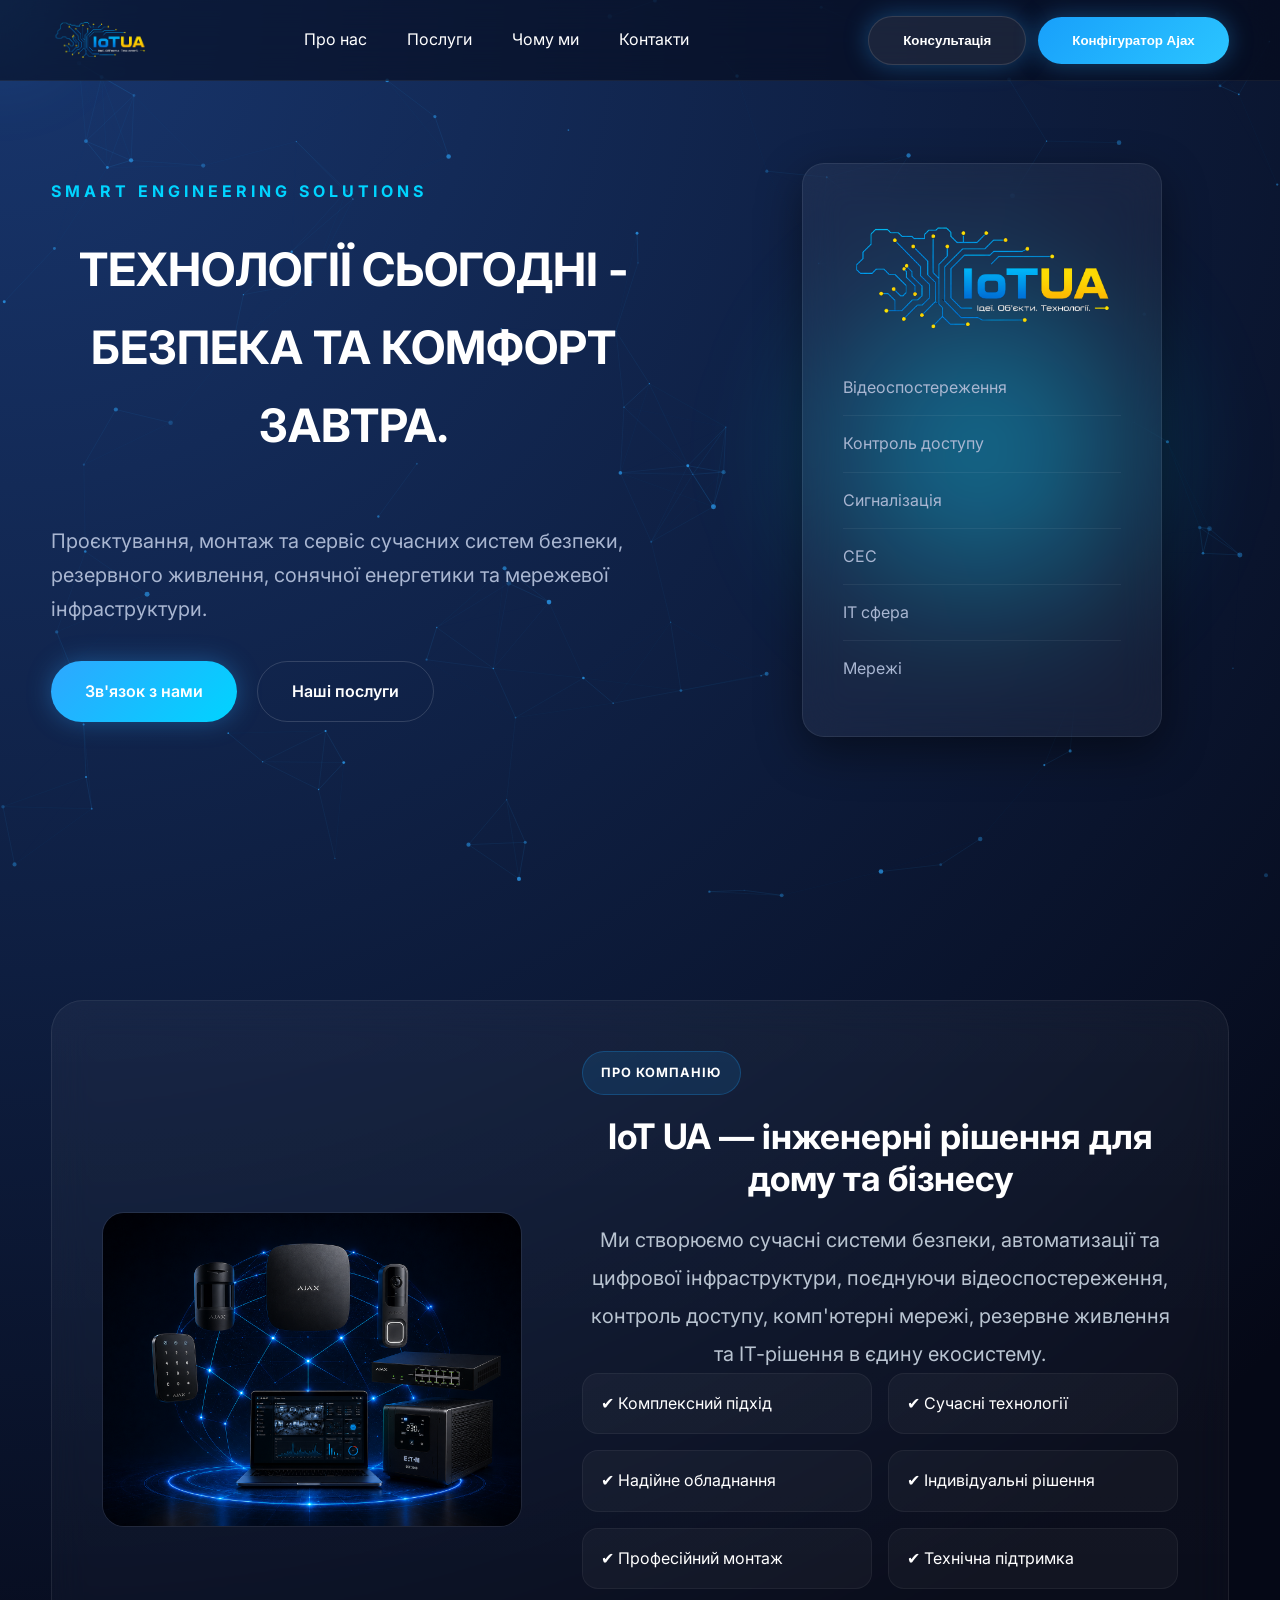
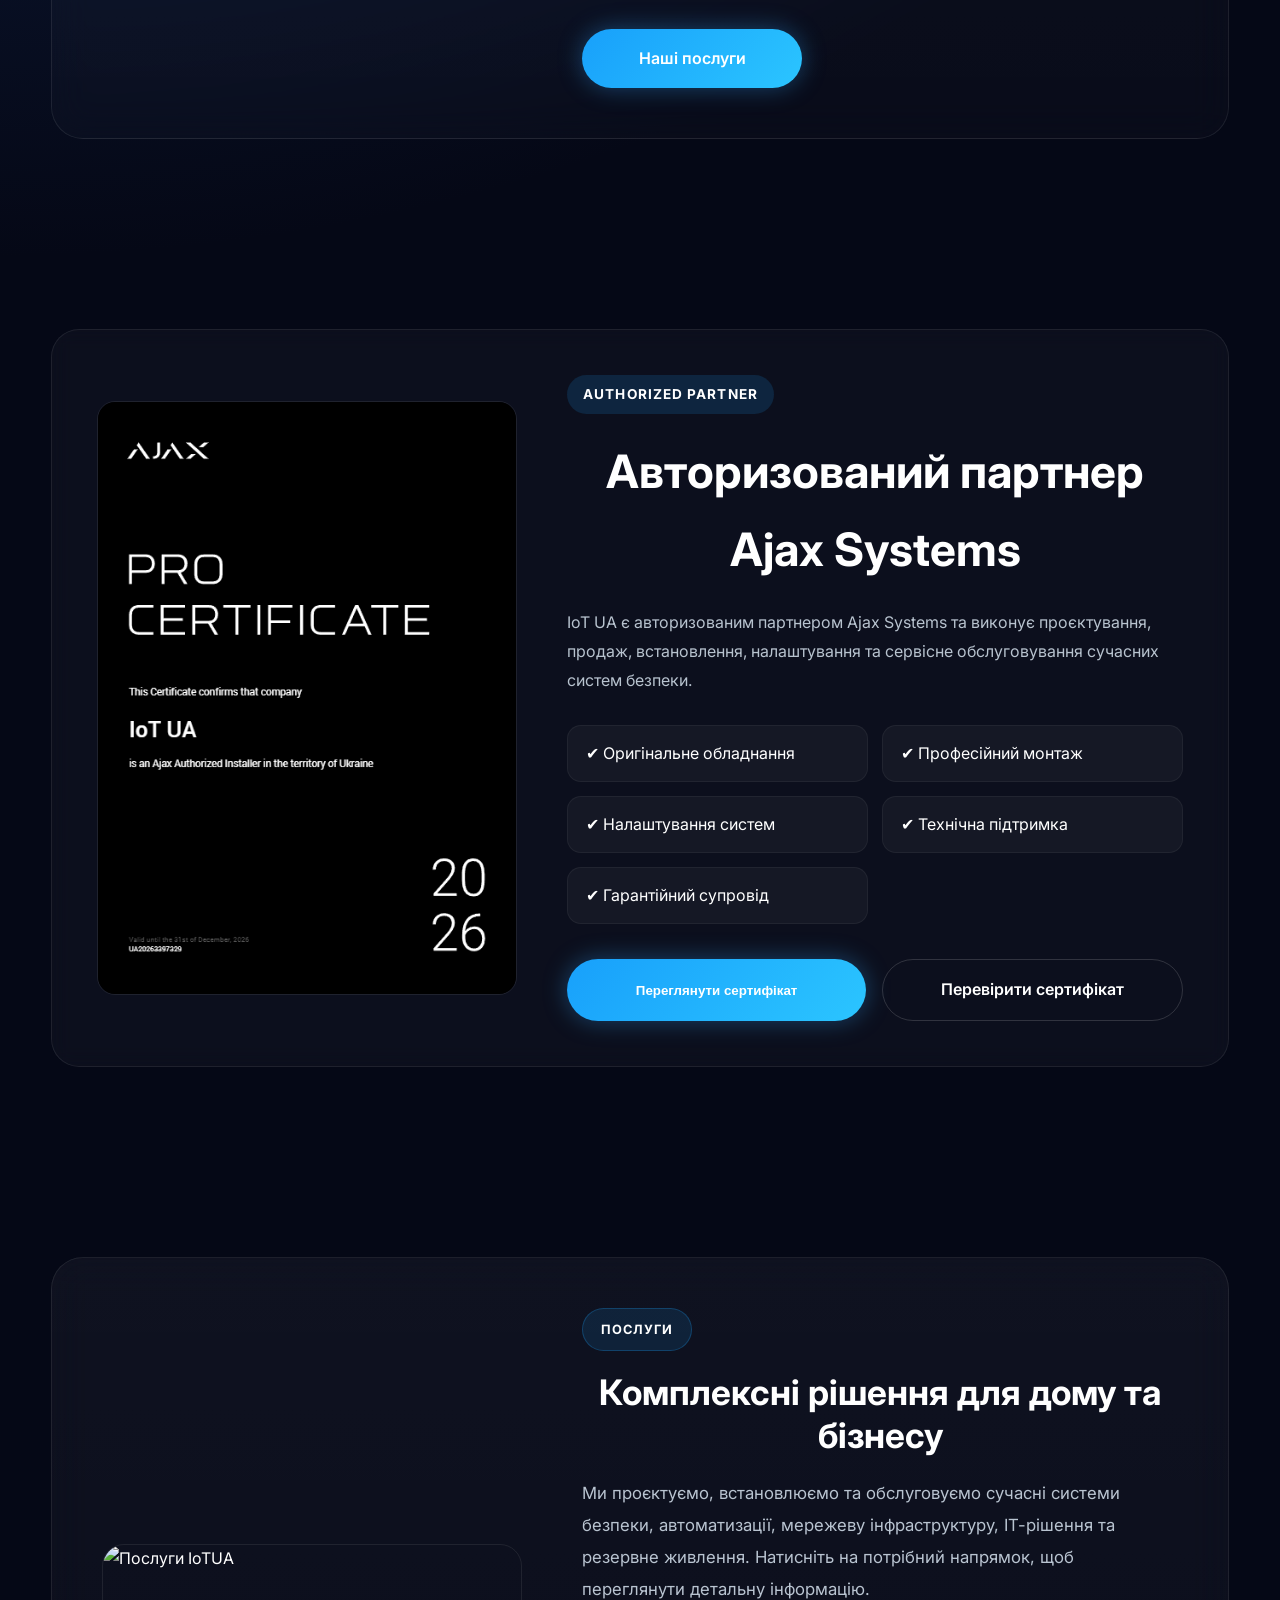
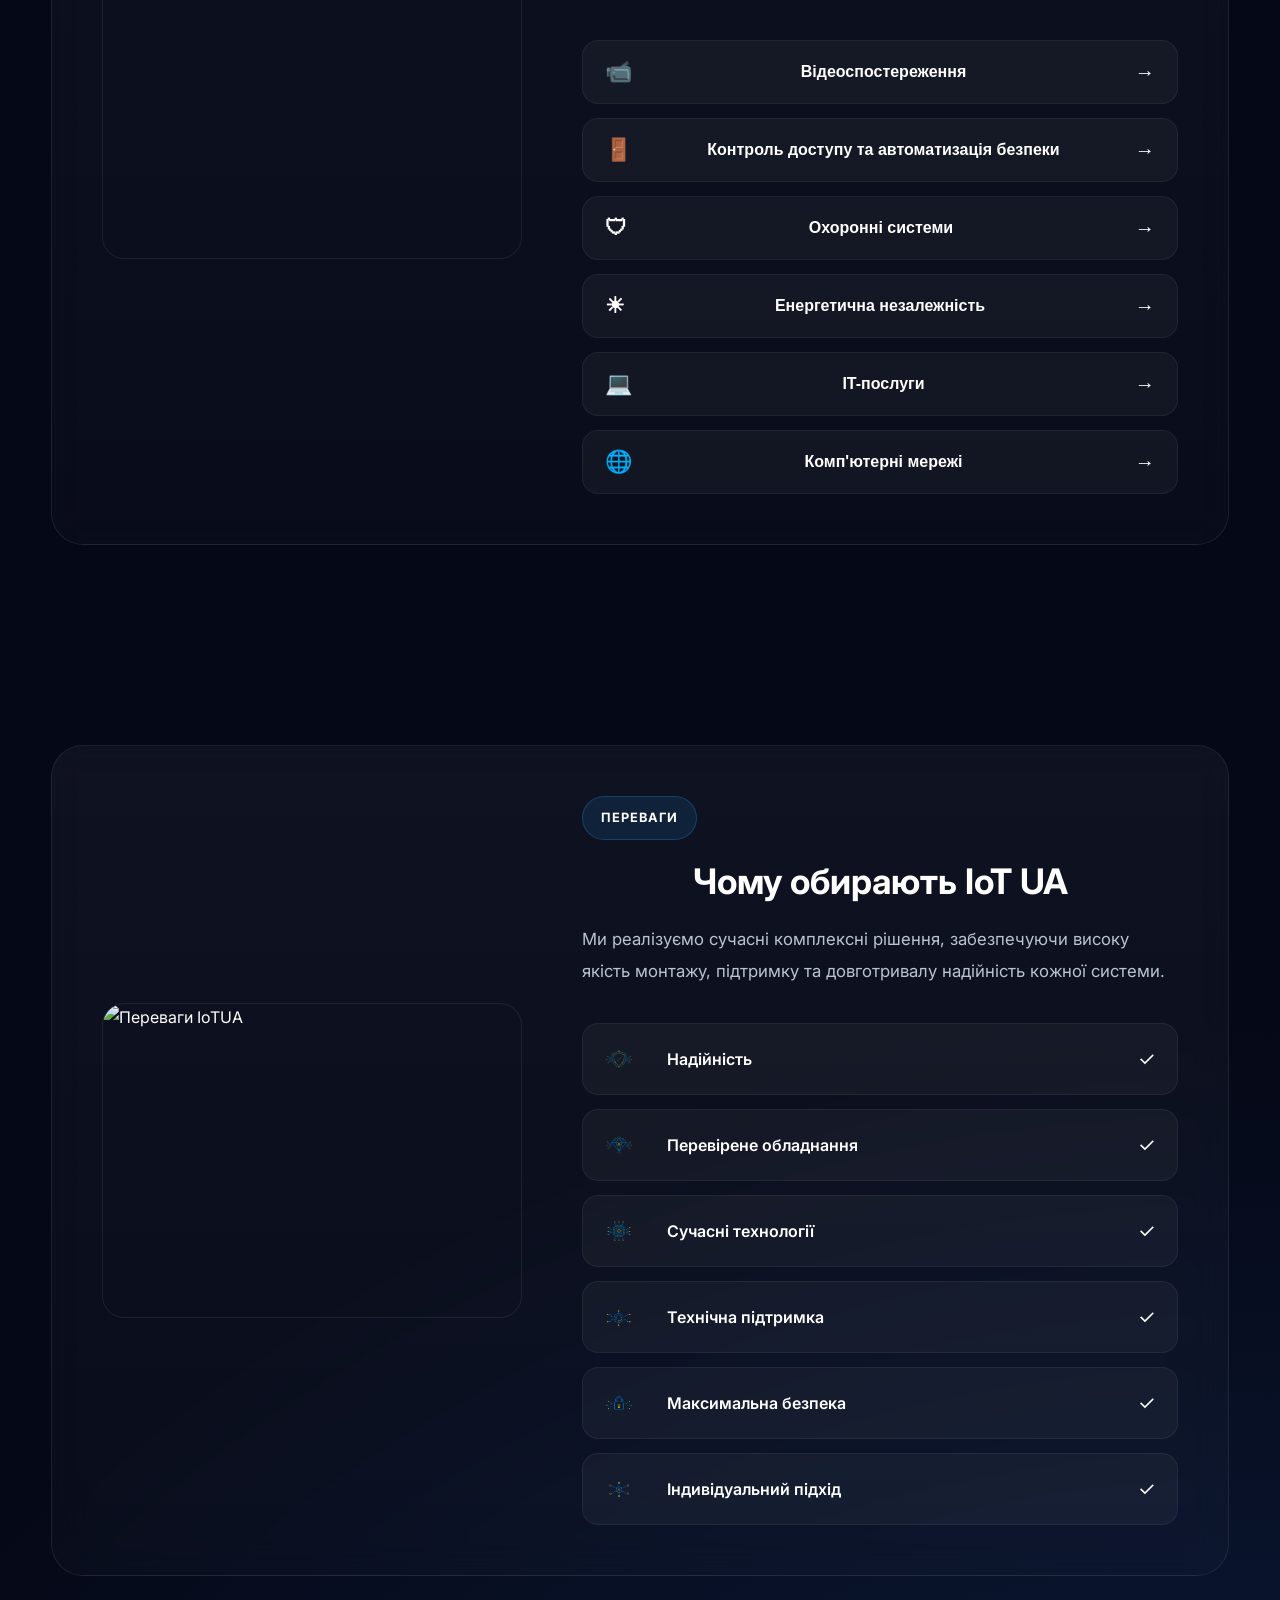
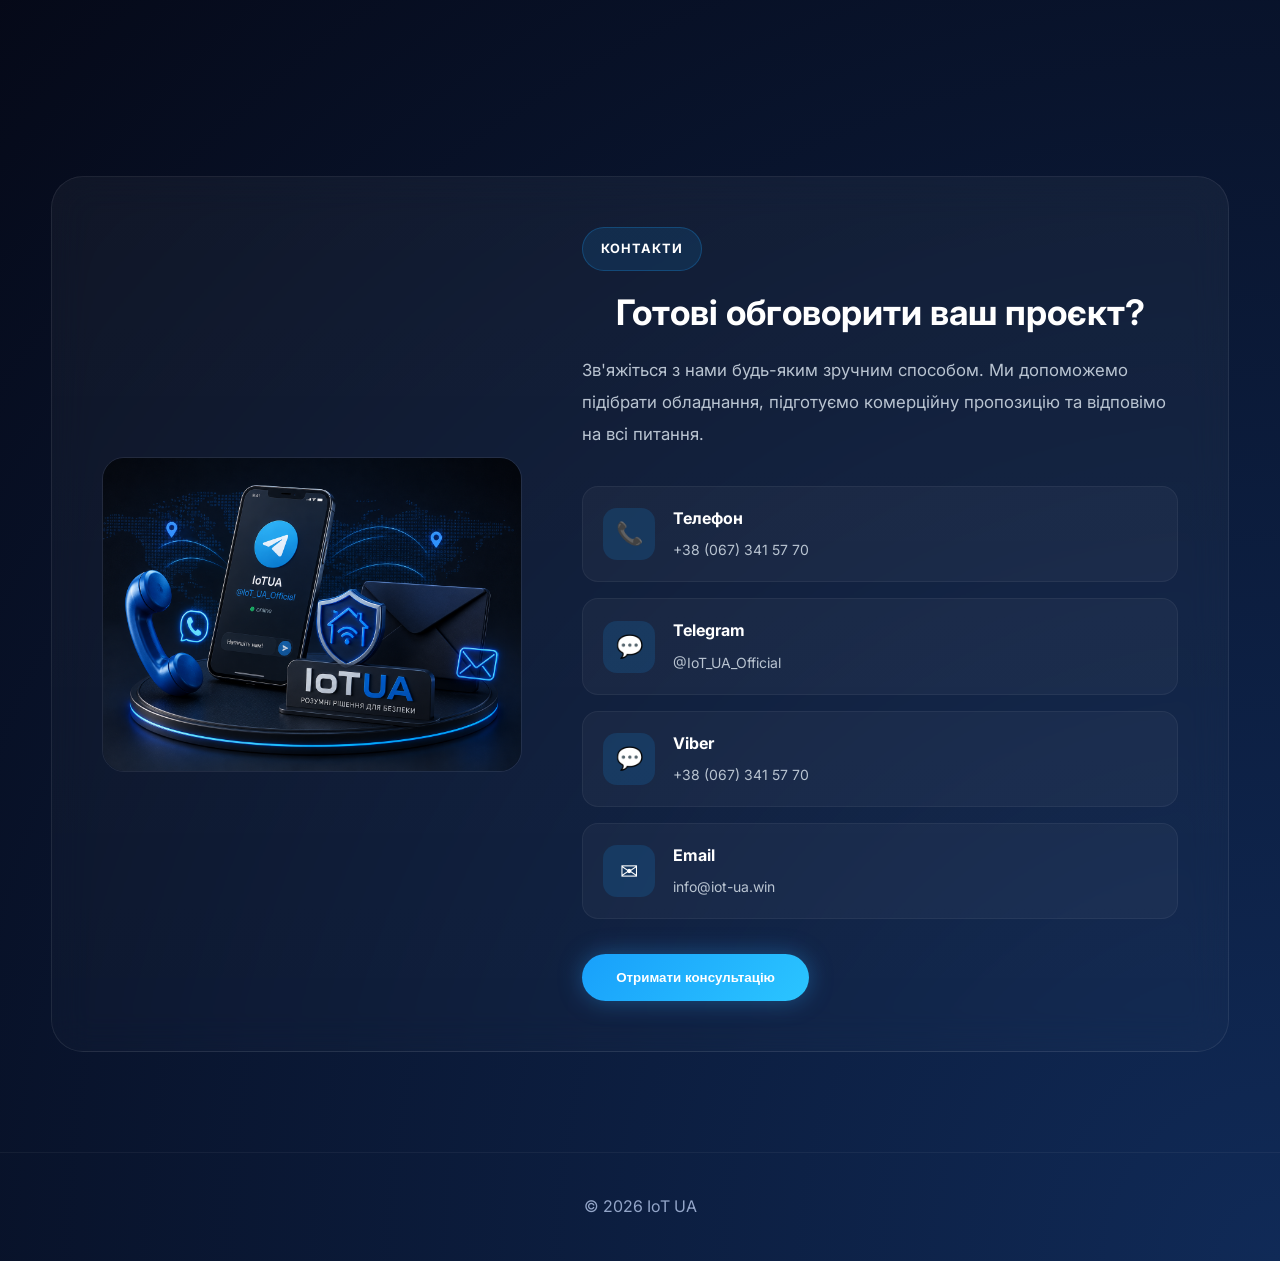
==== commit 44032b91: "Add files via upload" ====
--- a/index.html
+++ b/index.html
@@ -447,7 +447,7 @@
 
                         <span>🚪</span>
 
-                        Контроль доступу
+                        Контроль доступу та автоматизація безпеки
 
                     </button>
 
@@ -463,7 +463,7 @@
 
                         <span>☀</span>
 
-                        Сонячні електростанції
+                        Енергетична незалежність
 
                     </button>
 
--- a/css/service-view.css
+++ b/css/service-view.css
@@ -259,7 +259,7 @@
 
 #serviceHeroBrands img{
 
-    height:42px;
+    width:150px;
 
     opacity:.75;
 
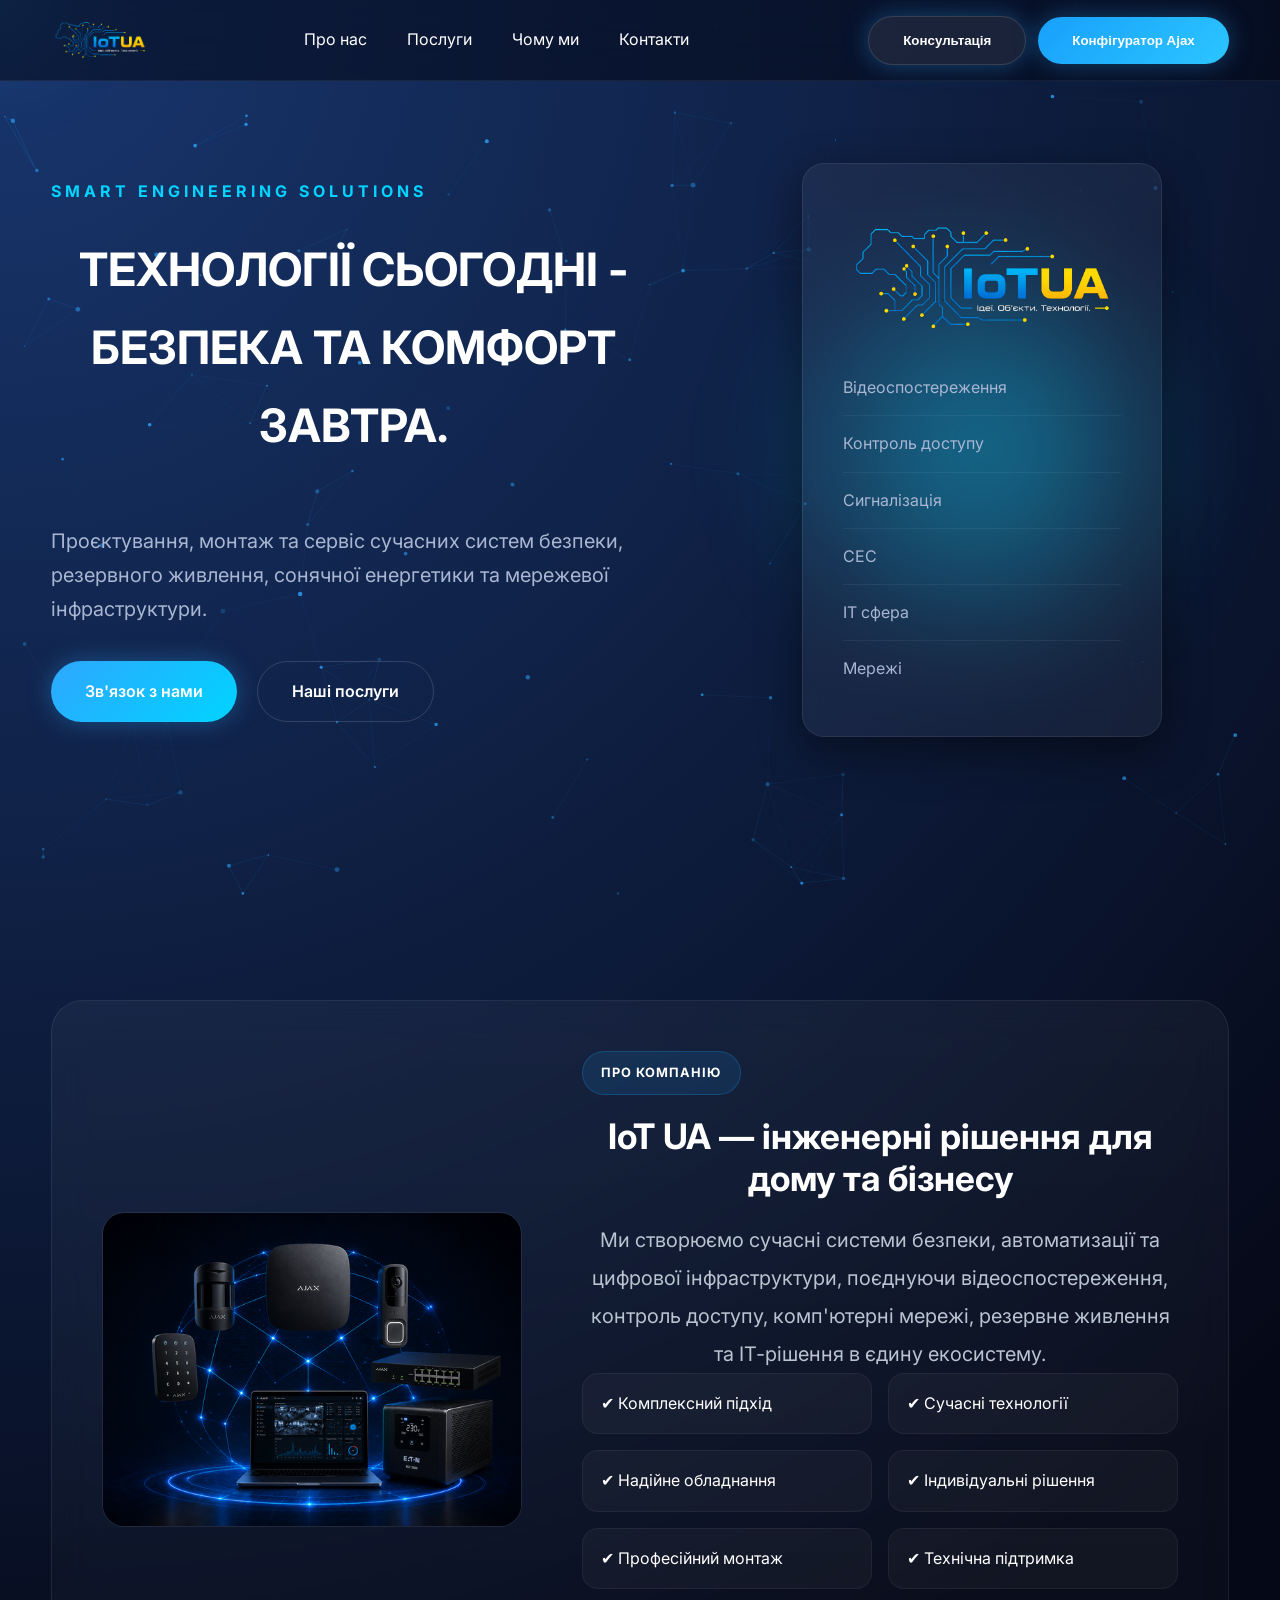
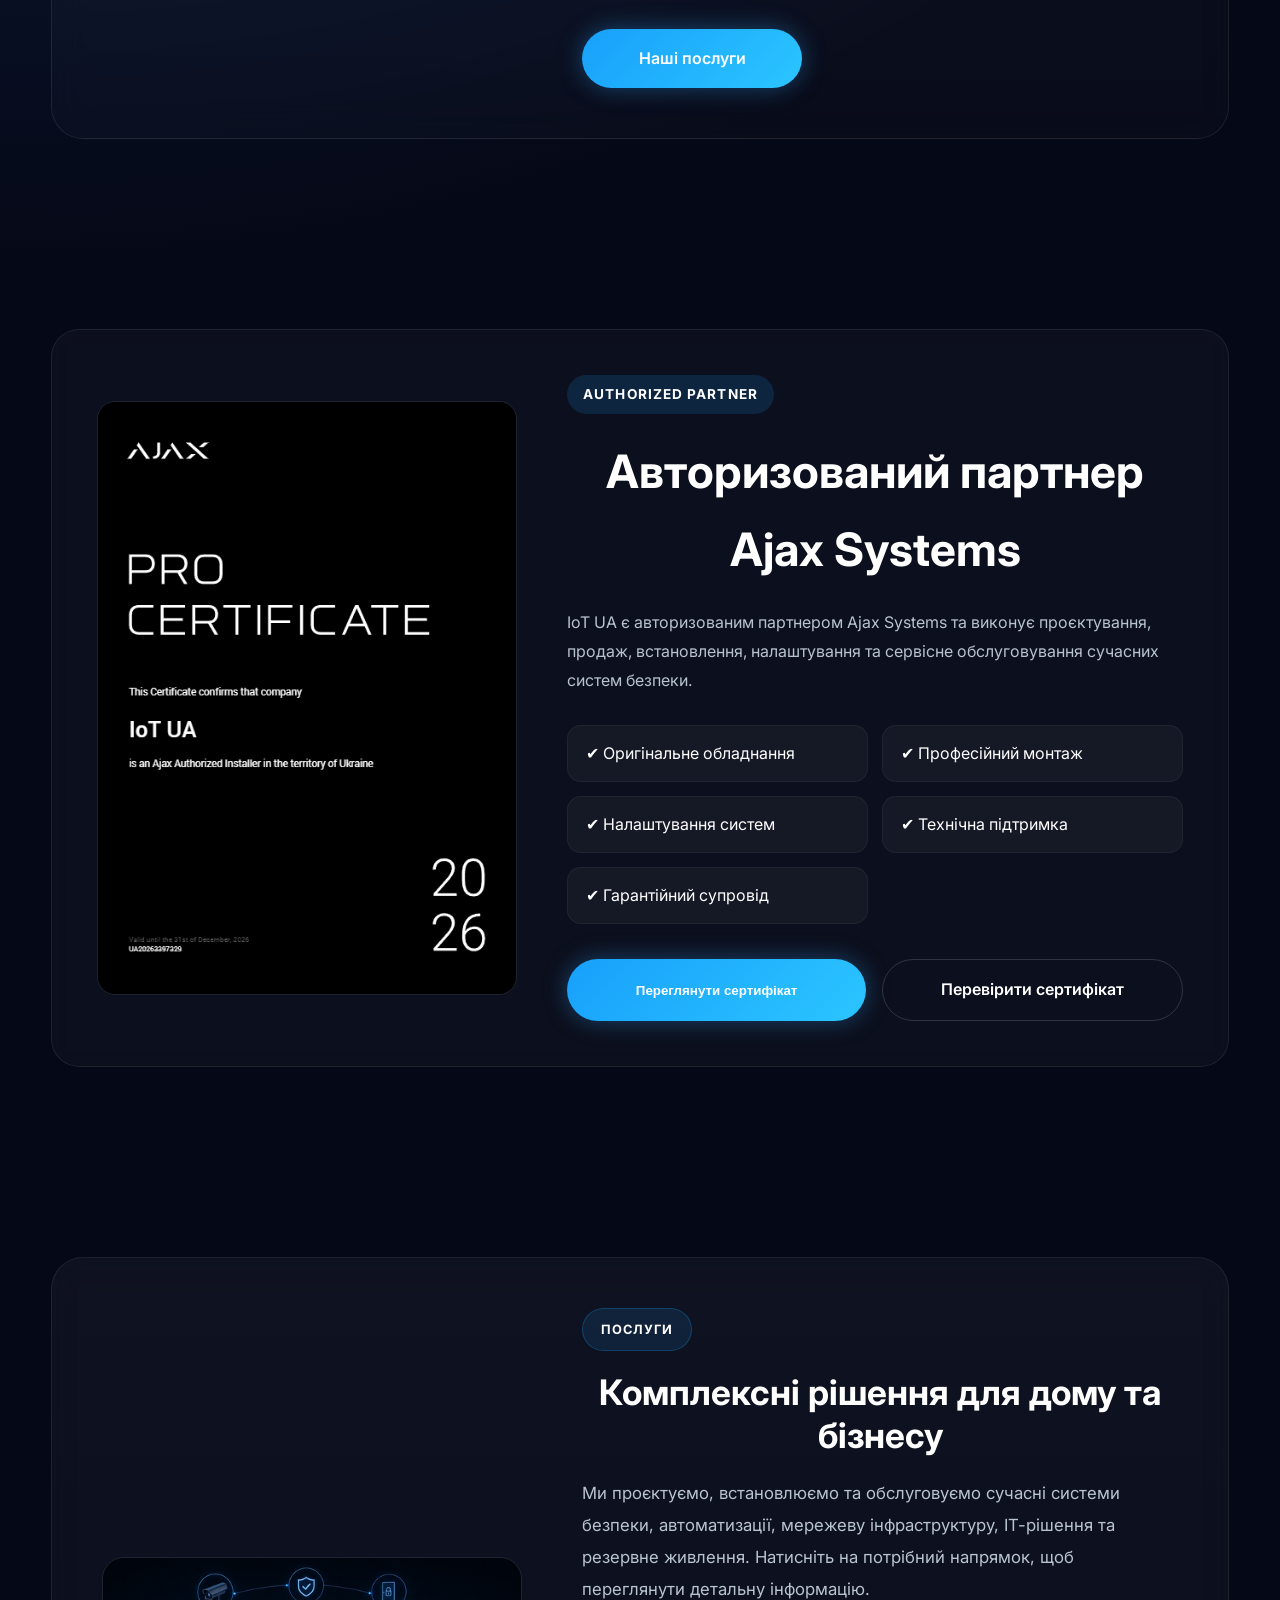
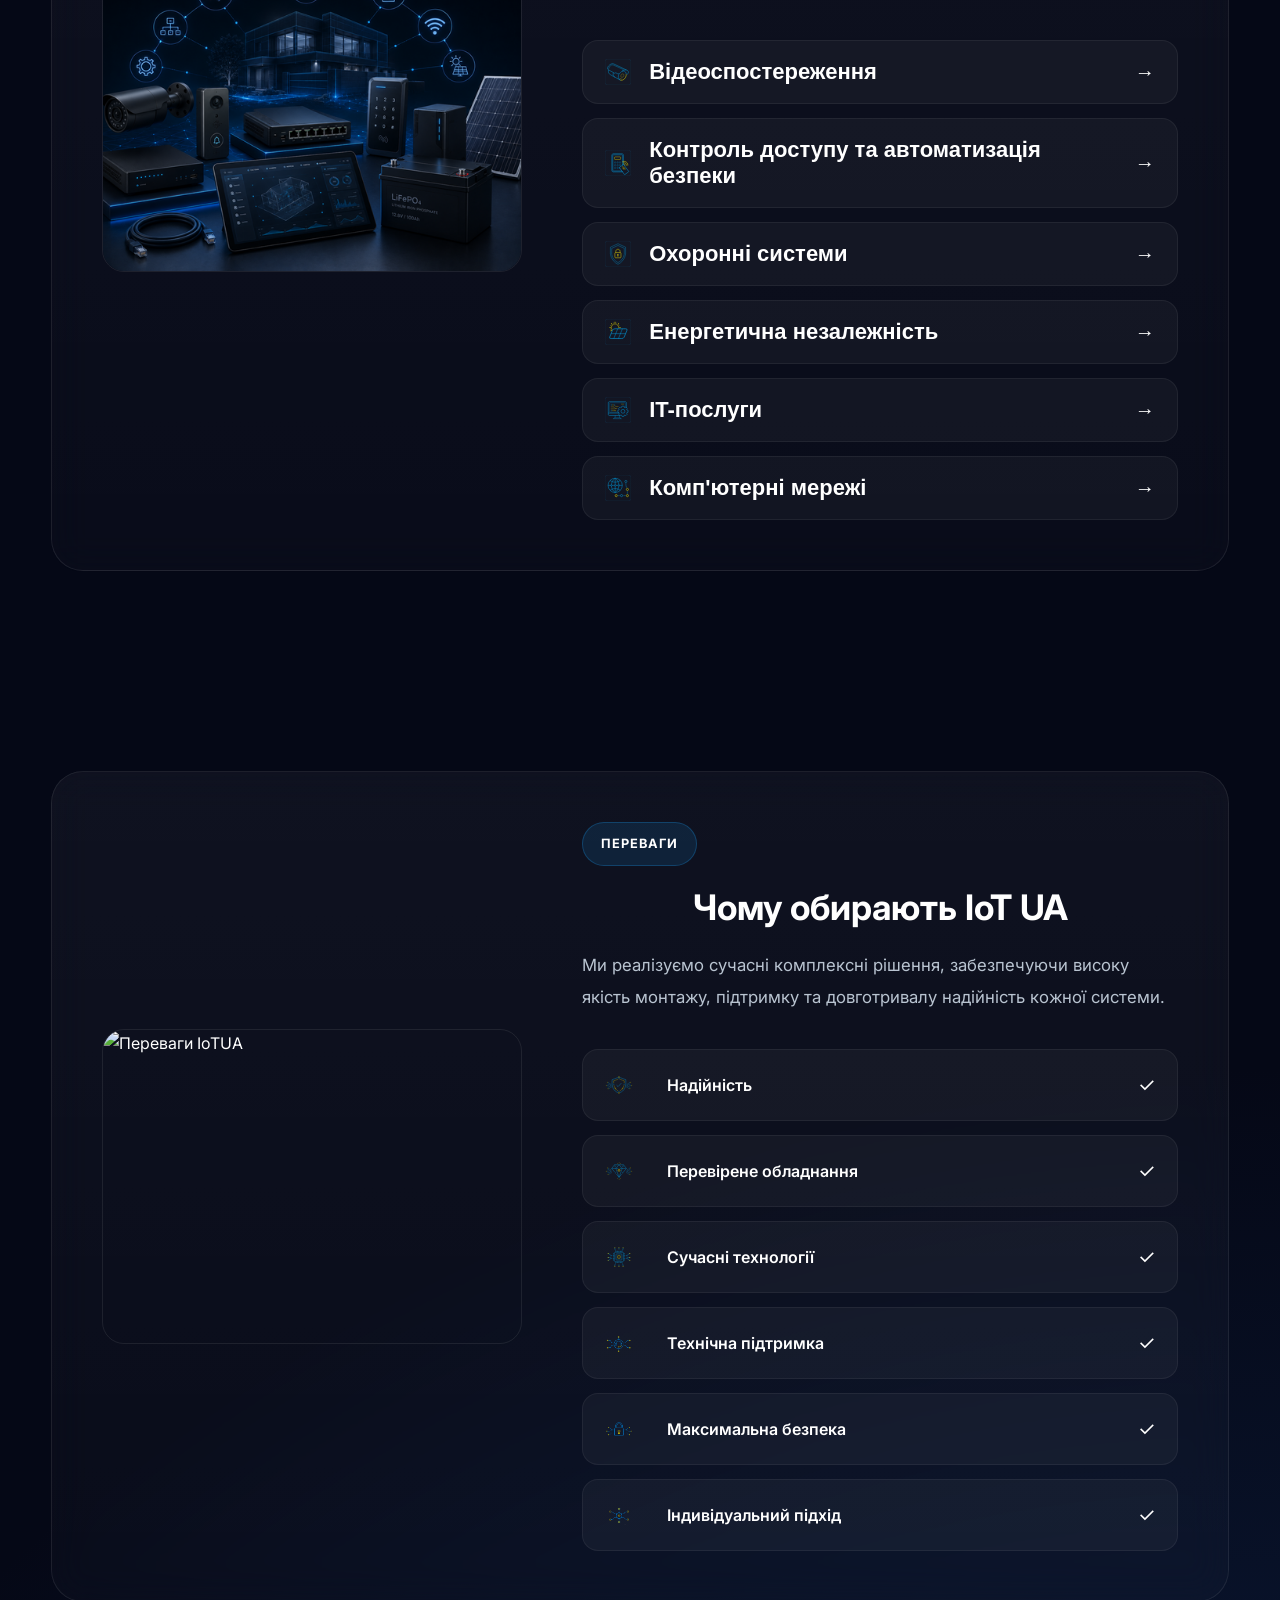
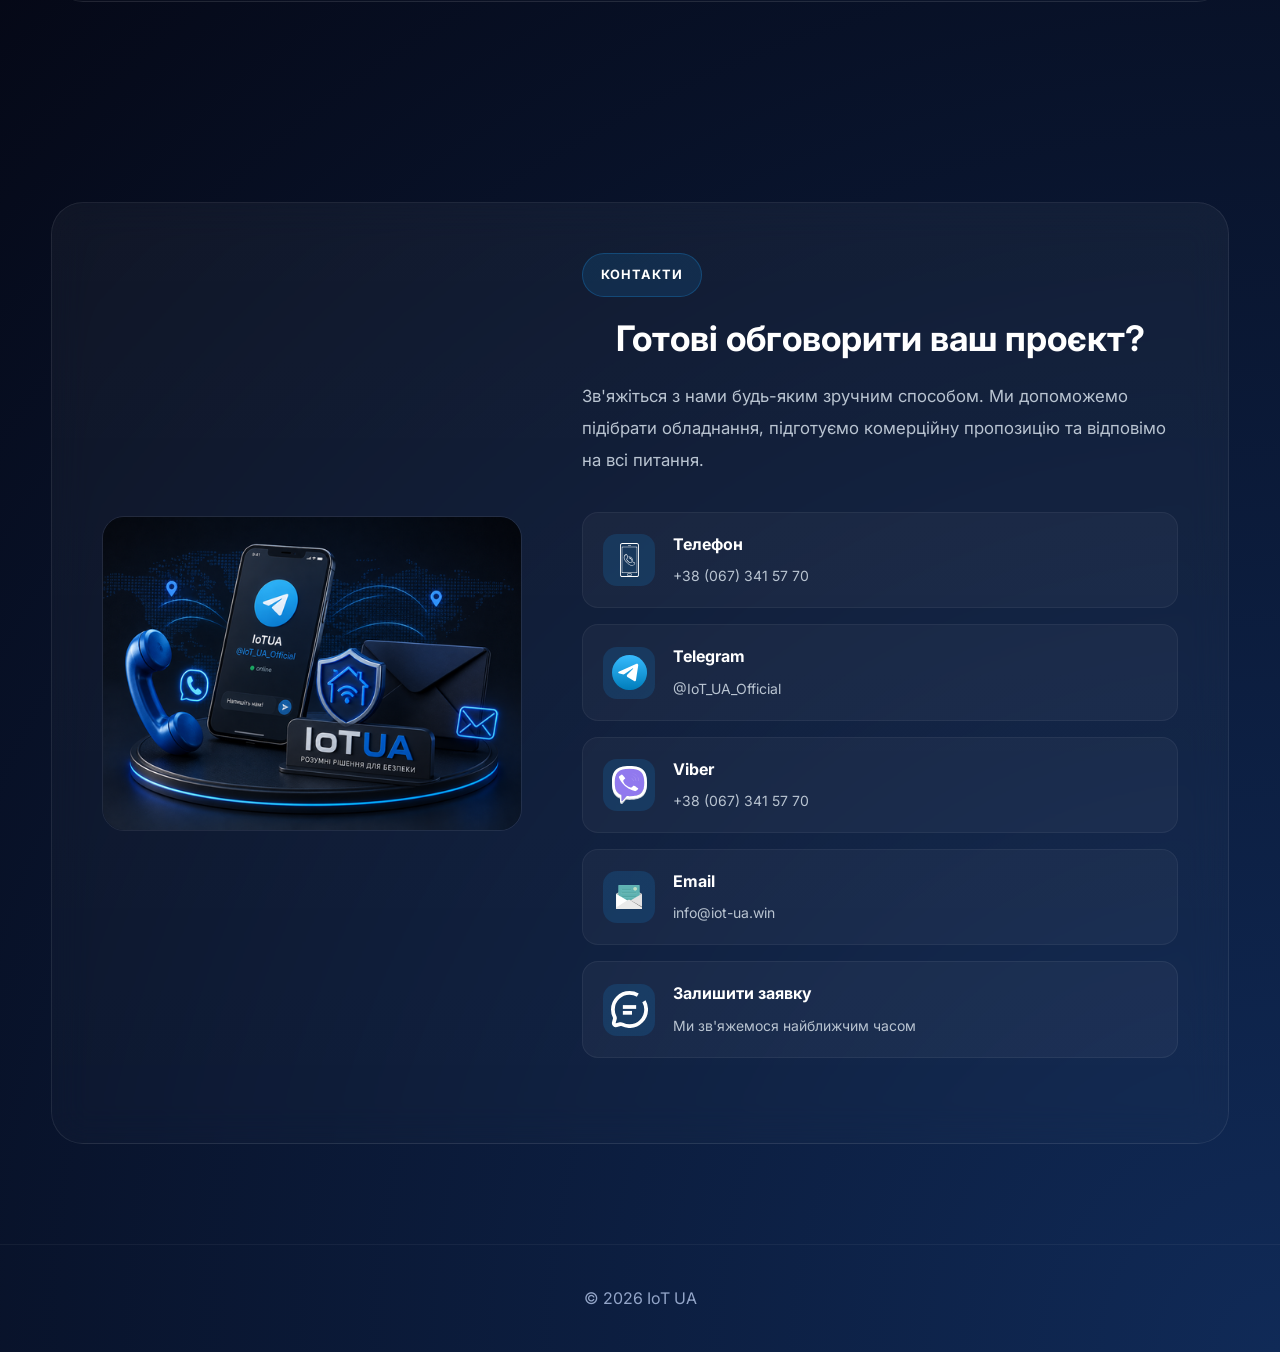
==== commit 70754d40: "Add files via upload" ====
--- a/index.html
+++ b/index.html
@@ -437,49 +437,50 @@
 
                     <button class="service-button" data-service="video">
 
-                        <span>📹</span>
-
-                        Відеоспостереження
+                        <img src="assets/icons/video.svg" class="service-button-icon">
+
+                        <span>Відеоспостереження</span>
 
                     </button>
+					
 
                     <button class="service-button" data-service="access">
 
-                        <span>🚪</span>
-
-                        Контроль доступу та автоматизація безпеки
+                        <img src="assets/icons/control.svg" class="service-button-icon">
+
+                        <span>Контроль доступу та автоматизація безпеки</span>
 
                     </button>
 
                     <button class="service-button" data-service="alarm">
 
-                        <span>🛡</span>
-
-                        Охоронні системи
+                        <img src="assets/icons/secur.svg" class="service-button-icon">
+
+                        <span>Охоронні системи</span>
 
                     </button>
 
                     <button class="service-button" data-service="solar">
 
-                        <span>☀</span>
-
-                        Енергетична незалежність
+                        <img src="assets/icons/solar.svg" class="service-button-icon">
+
+                        <span>Енергетична незалежність</span>
 
                     </button>
 
                     <button class="service-button" data-service="it">
 
-                        <span>💻</span>
-
-                        IT-послуги
+                        <img src="assets/icons/it.svg" class="service-button-icon">
+
+                        <span>IT-послуги</span>
 
                     </button>
 
                     <button class="service-button" data-service="network">
 
-                        <span>🌐</span>
-
-                        Комп'ютерні мережі
+                        <img src="assets/icons/lan.svg" class="service-button-icon">
+
+                        <span>Комп'ютерні мережі</span>
 
                     </button>
 
@@ -613,9 +614,14 @@
 
                 <div class="contact-grid">
 
-                    <a href="tel:+380673415770" class="contact-item">
-
-                        <div class="contact-icon">📞</div>
+                    <a href="tel:+380673415770"
+                       class="contact-item">
+
+                        <div class="contact-icon">
+
+                            <img src="assets/icons/phone.svg" alt="Телефон">
+
+                        </div>
 
                         <div>
 
@@ -631,7 +637,11 @@
                        target="_blank"
                        class="contact-item">
 
-                        <div class="contact-icon">💬</div>
+                        <div class="contact-icon">
+
+                            <img src="assets/icons/telegram.svg" alt="Telegram">
+
+                        </div>
 
                         <div>
 
@@ -642,12 +652,16 @@
                         </div>
 
                     </a>
-					
-					<a href="https://viber.me/380673415770"
+
+                    <a href="https://viber.me/380673415770"
                        target="_blank"
                        class="contact-item">
 
-                        <div class="contact-icon">💬</div>
+                        <div class="contact-icon">
+
+                            <img src="assets/icons/viber.svg" alt="Viber">
+
+                        </div>
 
                         <div>
 
@@ -662,7 +676,11 @@
                     <a href="mailto:info@iot-ua.win"
                        class="contact-item">
 
-                        <div class="contact-icon">✉</div>
+                        <div class="contact-icon">
+
+                            <img src="assets/icons/mail.svg" alt="Email">
+
+                        </div>
 
                         <div>
 
@@ -674,13 +692,23 @@
 
                     </a>
 
-                </div>
-
-                <div class="info-buttons">
-
-<button class="btn btn-primary open-consultation">
-    Отримати консультацію
-</button>
+                    <button class="contact-item open-consultation">
+
+                        <div class="contact-icon">
+
+                            <img src="assets/icons/chat.svg" alt="Консультація">
+
+                        </div>
+
+                        <div>
+
+                            <strong>Залишити заявку</strong>
+
+                            <span>Ми зв'яжемося найближчим часом</span>
+
+                        </div>
+
+                    </button>
 
                 </div>
 
--- a/css/style.css
+++ b/css/style.css
@@ -2375,4 +2375,64 @@
 
     font-size:20px;
 
+}
+
+.contact-item{
+
+    width:100%;
+
+    display:flex;
+
+    align-items:center;
+
+    gap:18px;
+
+    text-decoration:none;
+
+    color:#fff;
+
+}
+
+button.contact-item{
+
+    font:inherit;
+
+    text-align:left;
+
+    background:rgba(255,255,255,.04);
+
+    border:1px solid rgba(255,255,255,.06);
+
+    cursor:pointer;
+
+}
+
+.service-button{
+
+    display:flex;
+
+    align-items:center;
+
+    gap:18px;
+
+}
+
+.service-button span{
+
+    flex:1;
+
+    text-align:left;
+
+}
+
+.service-button-icon{
+
+    width:26px;
+
+    height:26px;
+
+    object-fit:contain;
+
+    flex-shrink:0;
+
 }
